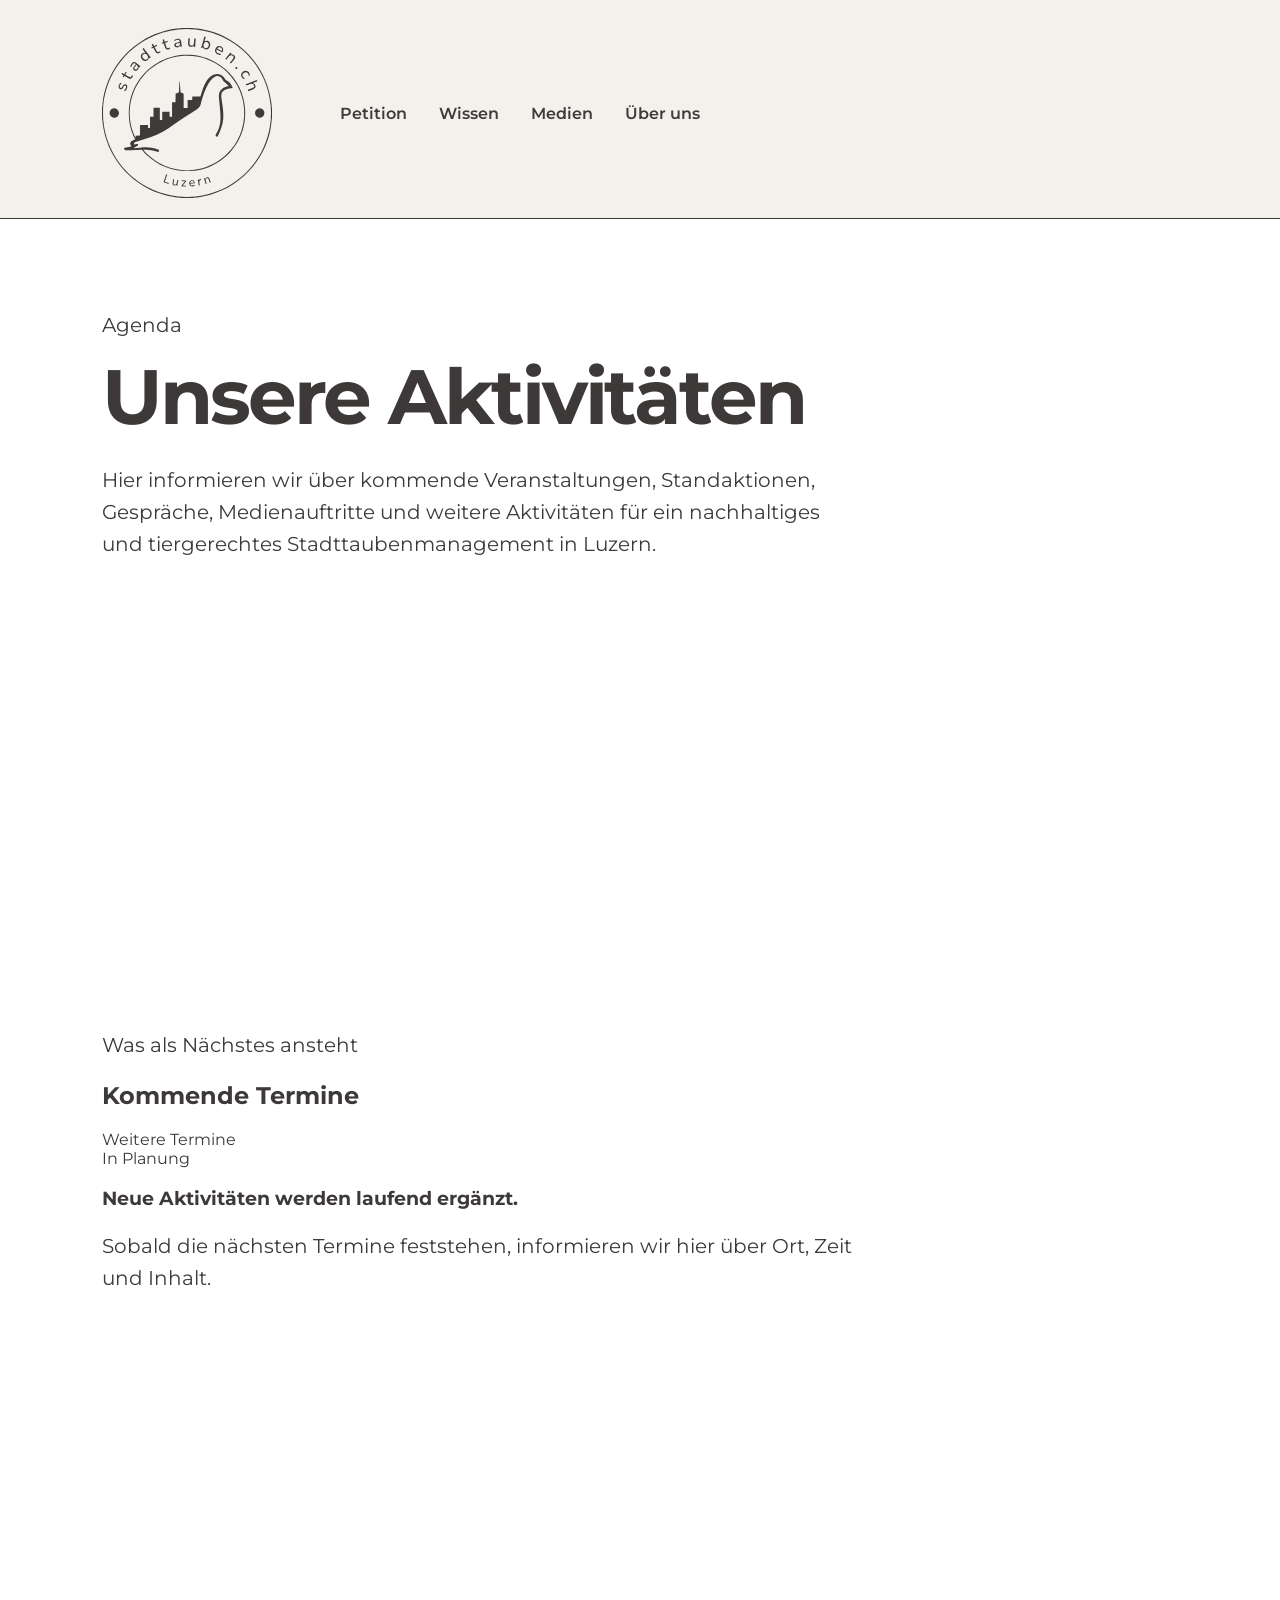
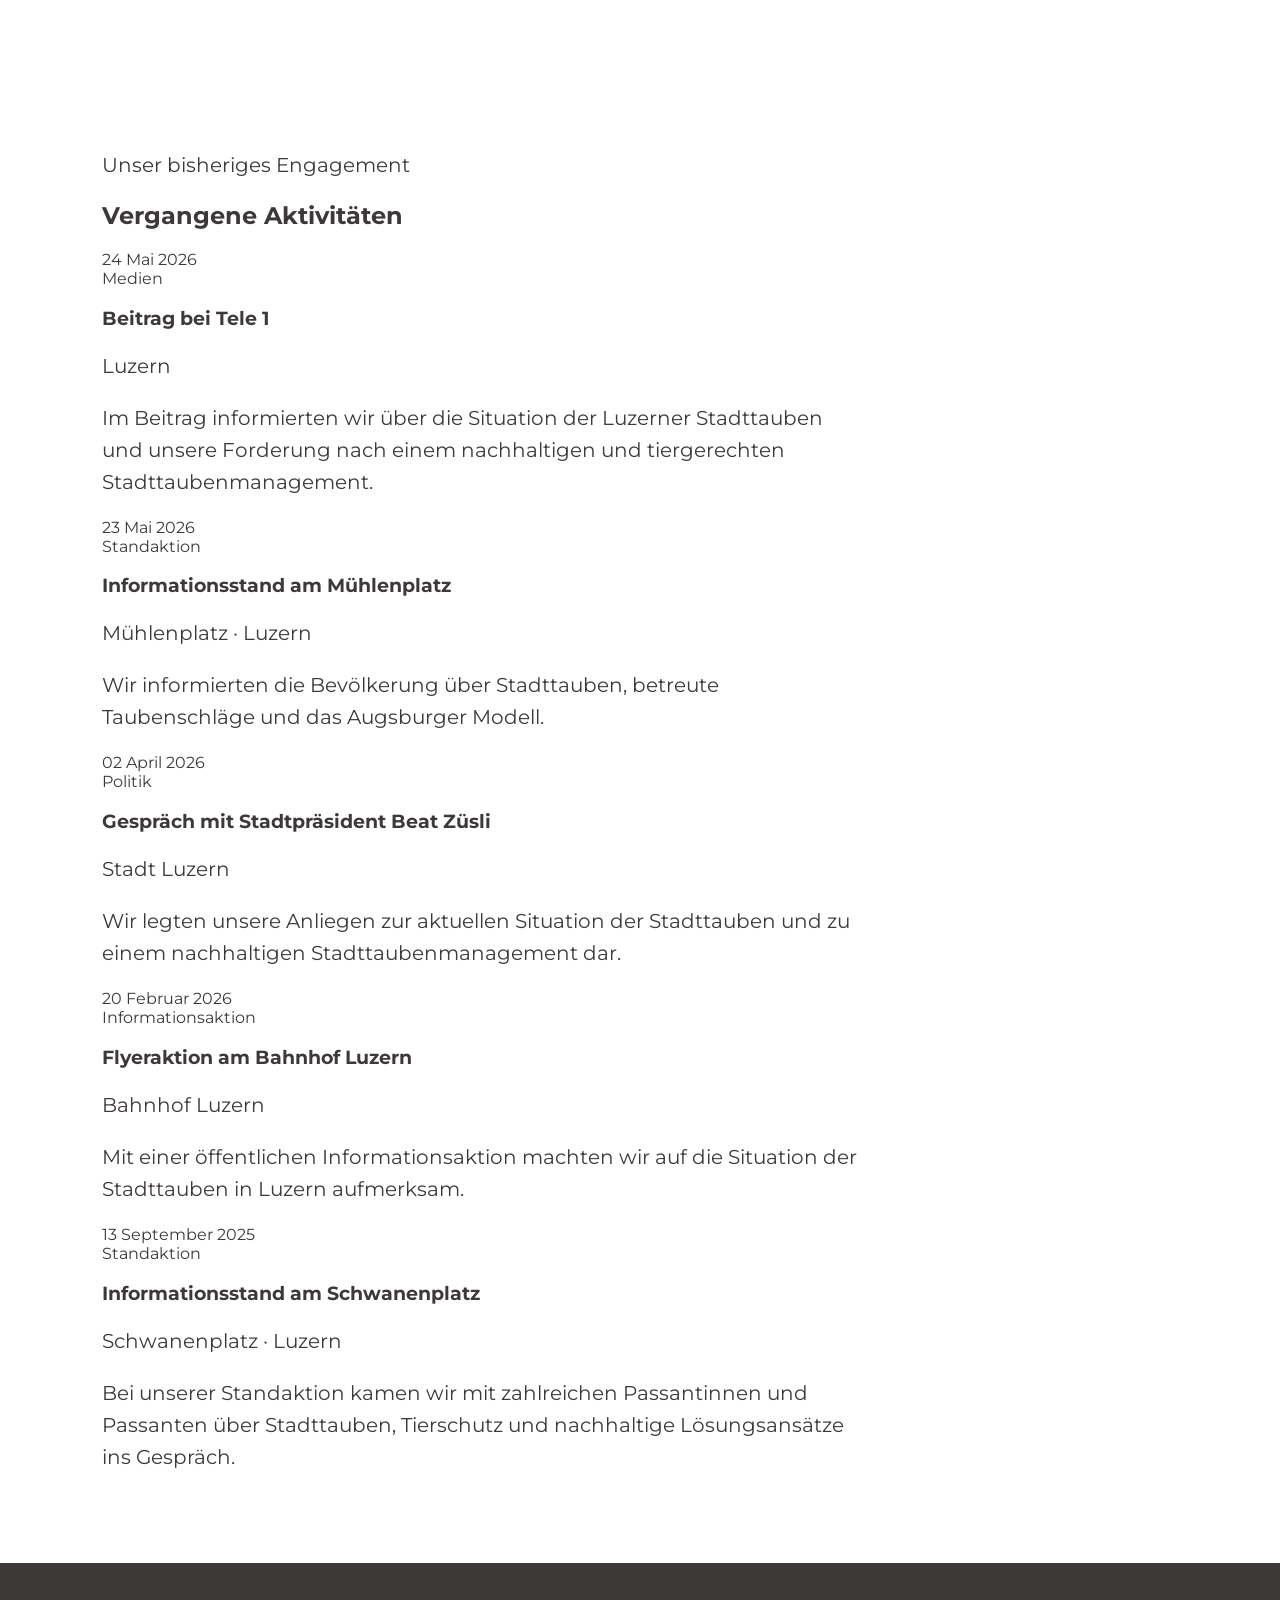
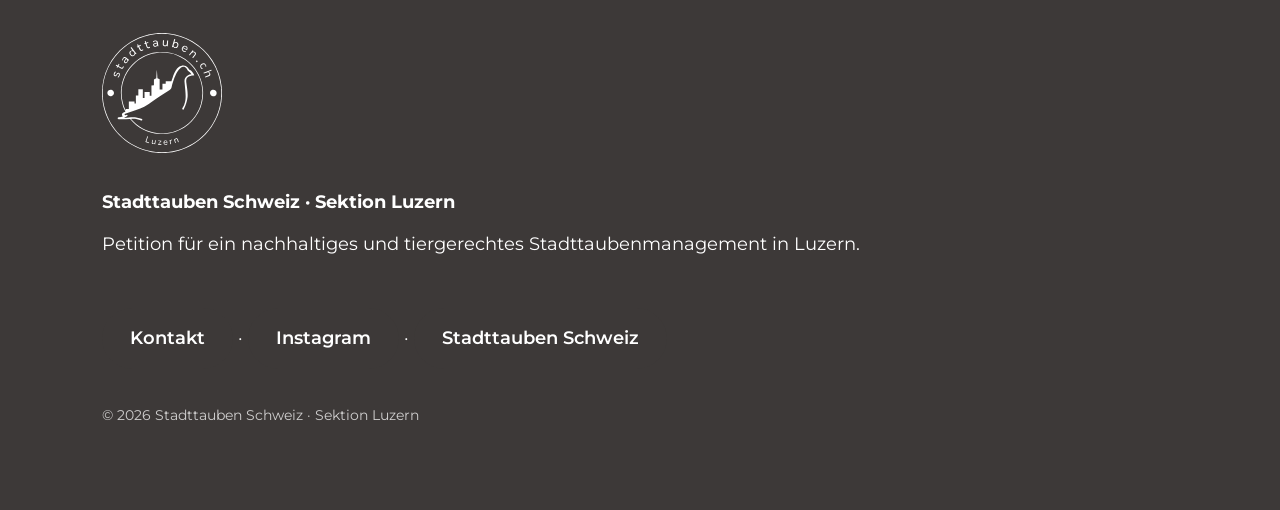
==== agenda.html @ 10130890 "Unify typography, refine navigation, and improve comparison section" ====
<!DOCTYPE html>
<html lang="de">

<head>
  <meta charset="UTF-8">
  <meta name="viewport" content="width=device-width, initial-scale=1.0">

  <title>Die Petition in den Medien | Stadttauben Luzern</title>

<link rel="stylesheet" href="style-clean.css">
  <link rel="preconnect" href="https://fonts.googleapis.com">
  <link rel="preconnect" href="https://fonts.gstatic.com" crossorigin>
  <link href="https://fonts.googleapis.com/css2?family=Montserrat:wght@400;500;600;700&display=swap" rel="stylesheet">
</head>

<body>

  <header class="subpage-header">
    <a href="index.html" class="subpage-logo">
      <img src="Luzern_Sektionslogo.svg" alt="Stadttauben Schweiz – Sektion Luzern">
    </a>

<nav class="subpage-nav">
    <a href="index.html">Petition</a>
    <a href="wissen.html">Wissen</a>
    <a href="medien.html">Medien</a>
    <a href="index.html#ueber-uns">Über uns</a>
</nav>

  </header>

 <main>

  <main>

  <section class="agenda-hero">
    <div class="agenda-inner">
      <p class="section-kicker">Agenda</p>

      <h1>Unsere Aktivitäten</h1>

      <p class="agenda-intro">
        Hier informieren wir über kommende Veranstaltungen, Standaktionen,
        Gespräche, Medienauftritte und weitere Aktivitäten für ein nachhaltiges
        und tiergerechtes Stadttaubenmanagement in Luzern.
      </p>
    </div>
  </section>


  <section class="agenda-section agenda-upcoming">
    <div class="agenda-inner">
      <p class="section-kicker">Was als Nächstes ansteht</p>

      <h2>Kommende Termine</h2>

      <div class="agenda-list">

        <article class="agenda-item agenda-item-placeholder">
          <div class="agenda-date">
            <span class="agenda-date-label">Weitere Termine</span>
          </div>

          <div class="agenda-content">
            <span class="agenda-category">In Planung</span>

            <h3>Neue Aktivitäten werden laufend ergänzt.</h3>

            <p>
              Sobald die nächsten Termine feststehen, informieren wir hier über
              Ort, Zeit und Inhalt.
            </p>
          </div>
        </article>

      </div>
    </div>
  </section>


  <section class="agenda-section agenda-past">
    <div class="agenda-inner">
      <p class="section-kicker">Unser bisheriges Engagement</p>

      <h2>Vergangene Aktivitäten</h2>

      <div class="agenda-list">

        <article class="agenda-item">
          <div class="agenda-date">
            <span class="agenda-day">24</span>
            <span class="agenda-month">Mai 2026</span>
          </div>

          <div class="agenda-content">
            <span class="agenda-category">Medien</span>

            <h3>Beitrag bei Tele 1</h3>

            <p class="agenda-meta">Luzern</p>

            <p>
              Im Beitrag informierten wir über die Situation der Luzerner
              Stadttauben und unsere Forderung nach einem nachhaltigen und
              tiergerechten Stadttaubenmanagement.
            </p>
          </div>
        </article>


        <article class="agenda-item">
          <div class="agenda-date">
            <span class="agenda-day">23</span>
            <span class="agenda-month">Mai 2026</span>
          </div>

          <div class="agenda-content">
            <span class="agenda-category">Standaktion</span>

            <h3>Informationsstand am Mühlenplatz</h3>

            <p class="agenda-meta">Mühlenplatz · Luzern</p>

            <p>
              Wir informierten die Bevölkerung über Stadttauben, betreute
              Taubenschläge und das Augsburger Modell.
            </p>
          </div>
        </article>


        <article class="agenda-item">
          <div class="agenda-date">
            <span class="agenda-day">02</span>
            <span class="agenda-month">April 2026</span>
          </div>

          <div class="agenda-content">
            <span class="agenda-category">Politik</span>

            <h3>Gespräch mit Stadtpräsident Beat Züsli</h3>

            <p class="agenda-meta">Stadt Luzern</p>

            <p>
              Wir legten unsere Anliegen zur aktuellen Situation der
              Stadttauben und zu einem nachhaltigen Stadttaubenmanagement dar.
            </p>
          </div>
        </article>


        <article class="agenda-item">
          <div class="agenda-date">
            <span class="agenda-day">20</span>
            <span class="agenda-month">Februar 2026</span>
          </div>

          <div class="agenda-content">
            <span class="agenda-category">Informationsaktion</span>

            <h3>Flyeraktion am Bahnhof Luzern</h3>

            <p class="agenda-meta">Bahnhof Luzern</p>

            <p>
              Mit einer öffentlichen Informationsaktion machten wir auf die
              Situation der Stadttauben in Luzern aufmerksam.
            </p>
          </div>
        </article>


        <article class="agenda-item">
          <div class="agenda-date">
            <span class="agenda-day">13</span>
            <span class="agenda-month">September 2025</span>
          </div>

          <div class="agenda-content">
            <span class="agenda-category">Standaktion</span>

            <h3>Informationsstand am Schwanenplatz</h3>

            <p class="agenda-meta">Schwanenplatz · Luzern</p>

            <p>
              Bei unserer Standaktion kamen wir mit zahlreichen Passantinnen
              und Passanten über Stadttauben, Tierschutz und nachhaltige
              Lösungsansätze ins Gespräch.
            </p>
          </div>
        </article>

      </div>
    </div>
  </section>

</main>

<footer>
<img src="Luzern_Sektionslogo.svg" alt="Stadttauben Luzern" class="footer-logo">

    <p><strong>Stadttauben Schweiz · Sektion Luzern</strong></p>
    <p>Petition für ein nachhaltiges und tiergerechtes Stadttaubenmanagement in Luzern.</p>

<p class="footer-links">
    <a href="mailto:luzern@stadttauben.ch">Kontakt</a>
    <span>·</span>
    <a href="https://www.instagram.com/stadttauben_luzern/" target="_blank" rel="noopener noreferrer">Instagram</a>
    <span>·</span>
    <a href="https://stadttauben.ch/sektion-luzern/" target="_blank" rel="noopener noreferrer">Stadttauben Schweiz</a>
</p>

    <p class="copyright">© 2026 Stadttauben Schweiz · Sektion Luzern</p>
</footer>

</body>

</html>
---- style-clean.css ----
/* ==========================================================
   Stadttauben Luzern
   Haupt-Stylesheet

   Struktur:
   1. Reset
   2. Variablen
   3. Basis
   4. Header
   5. Navigation
   6. Buttons
   7. Komponenten
   8. Startseite
   9. Wissensseite
  10. Medienseite
  11. Mobile

   Refactoring begonnen: Juli 2026
========================================================== */


/* ========================================
   RESET
======================================== */

*,
*::before,
*::after {
    box-sizing: border-box;
}

/* ========================================
   VARIABLEN
======================================== */

:root {
    --font-size-body: 20px;
    --line-height-body: 1.6;
    --font-size-small: 16px;
    --font-size-lead: 22px;
    --section-padding: 8%;
    --text-column-width: 760px;
    --wide-content-width: 1200px;
}

/* ========================================
   BASIS
======================================== */

html,
body {
    width: 100%;
}

body {
    margin: 0;
    font-family: "Montserrat", Arial, Helvetica, sans-serif;
    color: #3D3938;
    background: #FFFFFF;
}

main section {
    position: relative;
    min-height: 80vh;
    padding: 70px var(--section-padding);
    box-sizing: border-box;
}

h1 {
    max-width: 1000px;
    margin: 0 0 30px;
    font-size: clamp(48px, 6vw, 92px);
    line-height: 0.95;
    letter-spacing: -0.04em;
}

h1,
h2,
h3 {
    hyphens: none;
    -webkit-hyphens: none;
    word-break: normal;
    overflow-wrap: normal;
}

p {
    max-width: var(--text-column-width);
    font-size: var(--font-size-body);
    line-height: var(--line-height-body);
}

main a {
    display: inline-block;
    margin-top: 25px;
    padding: 16px 28px;
    background: #3D3938;
    color: #FFFFFF;
    text-decoration: none;
    border-radius: 50px;
}

/* ========================================
   HEADER
======================================== */

header {
    padding: 28px 8% 20px;
    display: flex;
    align-items: center;
    gap: 48px;
    border-bottom: 1px solid #3D3938;
    background: #3A305B;
    top: 0;
    z-index: 100;
    transition:
        padding 0.25s ease,
        background 0.25s ease;
}

header img {
    filter: brightness(0) invert(1);
}

.logo {
    margin-right: 35px;
}

.logo img {
    display: block;
    width: 170px;
    height: auto;
}

/* ========================================
   NAVIGATION
======================================== */
nav {
    display: flex;
    gap: 32px;
    align-items: center;
}

nav a {
    color: #FFFFFF;
    text-decoration: none;
    font-size: 16px;
    font-weight: 600;
}

nav a:hover {
    text-decoration: underline;
}

.main-nav-links {
    display: flex;
    align-items: center;
    gap: 52px;
}

.main-nav-links a {
    white-space: nowrap;
}
/* ========================================
   BUTTONS
======================================== */

.petition-button,
.support-button {
    display: inline-flex;
    align-items: center;
    justify-content: center;
    box-sizing: border-box;
    padding: 12px 18px;
    border-radius: 999px;
    font-weight: 700;
    text-decoration: none;
}

.petition-button {
    background: #EC4F91;
    color: #FFFFFF;
}

.support-button {
    margin-top: 38px;
    background: #6B4EFF;
    color: #FFFFFF;
}

.mobile-sticky-petition {
    display: inline-flex;
    position: fixed;
    right: 24px;
    bottom: 24px;
    z-index: 999;
    padding: 12px 18px;
    border-radius: 999px;
    background: #E85D9E;
    color: #FFFFFF;
    font-weight: 700;
    text-decoration: none;
    box-shadow: 0 10px 30px rgba(0, 0, 0, 0.25);
}

/* ========================================
   FOOTER
======================================== */

footer {
    padding: 70px var(--section-padding);
    background: #3D3938;
    color: #FFFFFF;
}

footer p {
    margin: 0 0 14px;
    color: #FFFFFF;
    font-size: 18px;
}

.footer-logo {
    display: block;
    width: 120px;
    height: auto;
    margin-bottom: 35px;
    filter: brightness(0) invert(1);
}

.footer-links a,
.footer-links a:visited {
    color: #FFFFFF;
    font-weight: 600;
    text-decoration: none;
}

.footer-links a {
    margin-top: 35px;
}

.footer-links a:hover {
    text-decoration: underline;
}

.copyright {
    margin-top: 35px;
    font-size: 14px;
    opacity: 0.75;
}

/* ========================================
   KOMPONENTEN
======================================== */

/* Back to top */

.back-to-top {
    position: absolute;
    left: var(--section-padding);
    bottom: 50px;
    display: inline-block;
    width: auto;
    margin: 0;
    padding: 0;
    background: transparent;
    color: inherit;
    text-decoration: none;
    border-radius: 0;
    font-size: 15px;
    font-weight: 600;
}

.back-to-top:hover {
    opacity: 0.6;
}

/* Scroll-Navigation */

.section-scroll-nav {
    position: fixed;
    left: 24px;
    top: 50%;
    z-index: 900;
    display: flex;
    flex-direction: column;
    gap: 12px;
    padding: 0;
    background: transparent;
    border-radius: 0;
    transform: translateY(-50%);
}

.section-scroll-nav a {
    display: block;
    width: 10px;
    height: 10px;
    background: transparent;
    border: 1.5px solid #3A305B;
    border-radius: 50%;
    opacity: 1;
    transition:
        background 0.2s ease,
        transform 0.2s ease;
}

.section-scroll-nav.is-on-purple a {
    background: transparent;
    border-color: #BFD2B5;
}

.section-scroll-nav a:hover,
.section-scroll-nav a:focus,
.section-scroll-nav a:focus-visible,
.section-scroll-nav a:active {
    background: #3A305B;
    border-color: #3A305B;
    opacity: 1;
    outline: none;
    transform: scale(1.25);
}

.section-scroll-nav.is-on-purple a:hover,
.section-scroll-nav.is-on-purple a:focus,
.section-scroll-nav.is-on-purple a:focus-visible,
.section-scroll-nav.is-on-purple a:active {
    background: #BFD2B5;
    border-color: #BFD2B5;
}

/* Wissenskarten */

.wissen-themen-grid {
    display: grid;
    grid-template-columns: repeat(12, 1fr);
    gap: 16px;
    margin-top: 48px;
}

.wissen-thema {
    grid-column: span 3;
    min-height: 150px;
    padding: 20px 24px;
    display: flex;
    flex-direction: column;
    justify-content: space-between;
    border-radius: 28px;
    text-decoration: none;
}

.wissen-thema:nth-child(5) {
    grid-column: 2 / span 3;
}

.wissen-thema:nth-child(6),
.wissen-thema:nth-child(7) {
    grid-column: span 3;
}

.wissen-thema span {
    font-size: 0.9rem;
}

.wissen-thema h3 {
    margin: 0;
    font-size: 1.15rem;
    line-height: 1.2;
    overflow-wrap: break-word;
    hyphens: auto;
}

/* Vergleich Luzern / Augsburg */

.vergleich-grid {
    display: grid;
    grid-template-columns: repeat(auto-fit, minmax(340px, 1fr));
    gap: 2rem;
    margin-top: 3rem;
}

.vergleich-card {
    background: #fff;
    border-radius: 18px;
    padding: 1.6rem;
    box-shadow: 0 10px 30px rgba(0,0,0,0.06);
}

.vergleich-card h3 {
    margin: 0 0 1.5rem;
    font-size: 2rem;
    color: #3A305B;
    text-align: center;
}

.vergleich-row {
    display: flex;
    justify-content: space-between;
    align-items: center;
    gap: 1.5rem;
    padding: 0.75rem 0;
    border-bottom: 1px solid rgba(58, 48, 91, 0.12);
    font-size: var(--font-size-body);
}

.vergleich-row:last-child {
    border-bottom: none;
}

.vergleich-row span {
    color: #555;
}

.vergleich-row strong {
    color: #3A305B;
    font-weight: 700;
    text-align: right;
}

.vergleich-hinweis {
    margin-top: 2.5rem;
    text-align: center;
    font-size: var(--font-size-body);
    line-height: 1.7;
    max-width: 900px;
    margin-left: auto;
    margin-right: auto;
    font-style: italic;
}

/* FAQ */

.faq-list {
    width: 100%;
    max-width: 1050px;
    margin: 0;
}

.faq-item {
    border-top: 1px solid #403B3B;
}

.faq-item:last-child {
    border-bottom: 1px solid #403B3B;
}

.faq-item summary {
    position: relative;
    padding: 28px 60px 28px 0;
    font-size: 25px;
    font-weight: 700;
    line-height: 1.3;
    cursor: pointer;
    list-style: none;
}

.faq-item summary::-webkit-details-marker {
    display: none;
}

.faq-item summary::after {
    content: "+";
    position: absolute;
    right: 5px;
    top: 50%;
    color: #3A305B;
    font-size: 34px;
    font-weight: 400;
    transform: translateY(-50%);
}

.faq-item[open] summary::after {
    content: "−";
}

.faq-item p {
    max-width: 820px;
    margin: 0;
    padding: 0 60px 30px 0;
    font-size: 20px;
    line-height: 1.6;
}

/* Stimmenkarten */

.voices-grid {
    display: grid;
    grid-template-columns: repeat(3, minmax(0, 1fr));
    gap: 28px;
}

.voice-card {
    position: relative;
    min-height: 300px;
    padding: 45px 38px 38px;
    display: flex;
    flex-direction: column;
    background: #FFFFFF;
    border-radius: 24px;
}

.quote-mark {
    display: block;
    color: #43366B;
    font-size: 4rem;
    font-weight: 800;
    line-height: 0.5;
}

.quote-mark-open {
    margin-bottom: 0;
}

.quote-mark-close {
    align-self: flex-end;
    margin-top: 20px;
    margin-bottom: 12px;
}

.voice-card blockquote {
    margin: 0;
    color: #3D3938;
    font-size: var(--font-size-body);
    font-weight: 500;
    line-height: 1.45;
}

.voice-person {
    margin-top: auto;
    padding-top: 12px;
}

.voice-name {
    margin: 0 0 6px;
    color: #43366B;
    font-weight: 800;
}

.voice-role {
    margin: 0;
    color: #3D3938;
    font-size: 0.95rem;
}

/* Teamkarten */

.about-team {
    display: grid;
    grid-template-columns: repeat(5, 1fr);
    gap: 24px;
    width: 100%;
    max-width: var(--wide-content-width);
    margin-left: 0;
}

.team-member img {
    display: block;
    width: 100%;
    border-radius: 18px;
}

.team-member h3 {
    margin-top: 16px;
    font-size: 22px;
}

/* Game */

.game-frame-wrap {
    width: 100%;
    margin: 55px 0 40px;
    aspect-ratio: 16 / 9;
    overflow: hidden;
    border-radius: 28px;
}

.super-pigeon-game {
    display: block;
    width: 100%;
    height: 100%;
    border: 0;
}

.game-section .petition-button {
    background: #B9D986;
    color: #3A305B;
}

/* Formulare */


/* ========================================
   STARTSEITE
======================================== */
/* Hero */

.hero {
    background: #B0C1A9;
}

.hero h1 {
    color: #3A305B;
}

.hero .petition-button {
    background: #EC5795;
    color: #FFFFFF;
    font-weight: 700;
}

/* Kurzfassung */

#kurzfassung {
    background: #F9F6EB;
    color: #403B3B;
}

#kurzfassung h2,
#kurzfassung p {
    color: #403B3B;
}

/* Ausgangslage */

#ausgangslage {
    background: #C4D8BA;
    color: #403B3B;
}

#ausgangslage h2,
#ausgangslage p {
    color: #3A305B;
}

/* Domestikation */

#domestikation {
    background: #FFFFFF;
    color: #403B3B;
}

#domestikation h2,
#domestikation p {
    color: #403B3B;
}

/* Video */

#video {
    background: #3A305B;
    color: #F9F6EB;
}

#video h2,
#video p {
    color: #F9F6EB;
}

/* Kennzahlen */

#kennzahlen {
    background: #403B3B;
    color: #F9F6EB;
}

#kennzahlen h2,
#kennzahlen h3,
#kennzahlen p,
#kennzahlen span {
    color: #F9F6EB;
}

#kennzahlen .vergleich-card h3 {
    color: #3A305B;
}

#kennzahlen .vergleich-row span {
    color: #5A5553;
}

#kennzahlen .vergleich-row strong {
    color: #3A305B;
}

/* Lösung */

#loesung {
    background: #F9F6EB;
    color: #403B3B;
}

#loesung h2,
#loesung h3,
#loesung p,
#loesung span {
    color: #403B3B;
}

/* Vorteile */

#vorteile {
    background: #3A305B;
    color: #F9F6EB;
}

#vorteile h2,
#vorteile h3,
#vorteile p,
#vorteile span {
    color: #F9F6EB;
}

/* FAQ */

#faq {
    background: #FFFFFF;
    color: #403B3B;
}

#faq h2,
#faq h3,
#faq p,
#faq summary {
    color: #403B3B;
}

/* Stimmen */

.voices-section {
    background: #F8E8EE;
}

.voices-inner {
    width: 100%;
    max-width: var(--wide-content-width);
    margin: 0;
}

.voices-section h2 {
    color: #43366B;
    margin-bottom: 80px;
}

/* Wer wir sind */

.about-section {
    min-height: auto;
    height: auto;
    background: #F4F0EA;
}

.about-inner {
    width: 100%;
    max-width: none;
    margin: 0;
}

.about-section .section-kicker {
    margin-bottom: 0;
}

.about-section h2 {
    max-width: 650px;
    margin: 24px 0;
    color: #403566;
}

.about-intro {
    max-width: var(--text-column-width);
    margin-bottom: 60px;
}

/* Unterstützen */

.support-section {
    background: #B7C9B1;
    color: #403A3A;
}

.support-section .section-kicker {
    color: #403A3A;
}

.support-section h2 {
    color: #403A3A;
}

.support-section p {
    max-width: var(--text-column-width);
}

/* Game */

.game-section {
    background: #3A305B;
    color: #FFFFFF;
}

.game-content {
    width: 100%;
    max-width: var(--wide-content-width);
    margin: 0;
}

.game-section .section-label {
    margin-bottom: 18px;
}

.game-section h2 {
    margin-bottom: 28px;
}

.game-content > p {
    max-width: 650px;
}

/* Gemeinsame Inhaltsbreiten */

.content-column,
.support-inner {
    width: 100%;
    max-width: var(--wide-content-width);
}

/* Überschriften der Startseite */

#forderung h2,
#kurzfassung h2,
#video h2,
#domestikation h2,
#ausgangslage h2,
#kennzahlen h2,
#loesung h2,
#vorteile h2,
.mitmachen h2,
.support-section h2,
.faq-section h2,
.voices-section h2,
.game-section h2,
.about-section h2 {
    width: 100%;
    max-width: min(1100px, 78vw);
    margin: 0 0 32px;
    font-size: clamp(48px, 5vw, 78px);
    line-height: 0.95;
    letter-spacing: -0.04em;
    text-wrap: balance;
}

/* Forderung */

#forderung {
    overflow: hidden;
    background: #3D3938;
    color: #F9F6EB;
}

#forderung h2,
#forderung p {
    position: relative;
    z-index: 1;
    color: #F9F6EB;
}

#forderung .petition-button {
    position: relative;
    z-index: 2;
}

/* Video */

.video-placeholder {
    width: 100%;
    max-width: 900px;
    min-height: 420px;
    margin-top: 48px;
    display: flex;
    align-items: center;
    justify-content: center;
    background: rgba(255, 255, 255, 0.08);
    border-radius: 28px;
}

.video-placeholder p {
    margin: 0;
}

/* Lösung */

.loesung-intro {
    max-width: var(--text-column-width);
    margin: 0 0 70px;
    font-size: var(--font-size-lead);
    line-height: 1.5;
}

.loesung-grid {
    width: 100%;
    max-width: var(--wide-content-width);
    display: grid;
    grid-template-columns: repeat(3, minmax(0, 1fr));
    gap: 40px;
}

.loesung-grid > div {
    padding-top: 24px;
    border-top: 1px solid #3D3938;
}

.loesung-grid span {
    display: block;
    margin-bottom: 16px;
    font-size: 18px;
}

.loesung-grid h3 {
    margin: 0 0 16px;
    font-size: 28px;
    line-height: 1.15;
}

.loesung-grid p {
    margin: 0;
    font-size: var(--font-size-body);
    line-height: 1.5;
}

.loesung-nutzen,
.loesung-ziel {
    max-width: var(--text-column-width);
    font-size: 24px;
}

.loesung-nutzen {
    margin: 28px 0 0;
    font-weight: 600;
    line-height: 1.25;
}

.loesung-ziel {
    margin: 28px 0 0;
    line-height: 1.35;
}

.ziel-label {
    font-weight: 700;
}

.toetung-hinweis {
    max-width: 52rem;
    margin-top: 4rem;
    padding-top: 2rem;
    border-top: 2px solid currentColor;
}

.toetung-hinweis h3 {
    margin: 0 0 1rem;
    font-size: 24px;
    font-weight: 600;
    line-height: 1.25;
}

/* Vorteile */

.vorteile-grid {
    width: 100%;
    max-width: 1100px;
    display: grid;
    grid-template-columns: repeat(2, minmax(0, 1fr));
    gap: 28px 45px;
}

.vorteile-grid > div {
    padding-top: 28px;
    border-top: 1px solid currentColor;
}

.vorteile-grid h3 {
    margin: 0 0 22px;
    font-size: 1.8rem;
}

.vorteile-grid p {
    margin: 0 0 16px;
}

/* Mitmachen */

.mitmachen {
    min-height: 80vh;
    overflow: hidden;
    background: #3A305B;
    color: #F9F6EB;
}

.mitmachen h2,
.mitmachen p {
    position: relative;
    z-index: 2;
    color: #F9F6EB;
}

.mitmachen-text {
    position: relative;
    z-index: 2;
    max-width: 650px;
    margin: 0 0 40px;
    font-size: var(--font-size-lead);
    line-height: 1.5;
}

.mitmachen .petition-button {
    position: relative;
    z-index: 2;
}

/* Dekorative Taubenbilder */

.section-pigeon {
    position: absolute;
    display: block;
    object-fit: cover;
    pointer-events: none;
}

.section-pigeon-forderung,
.section-pigeon-mitmachen {
    right: 0;
    bottom: 0;
    z-index: 0;
    width: 38%;
    max-width: 520px;
    height: auto;
    mask-image:
        linear-gradient(to right, transparent 0%, black 35%, black 100%),
        linear-gradient(to bottom, transparent 0%, black 25%, black 100%);
    mask-composite: intersect;
    -webkit-mask-image:
        linear-gradient(to right, transparent 0%, black 35%, black 100%),
        linear-gradient(to bottom, transparent 0%, black 25%, black 100%);
    -webkit-mask-composite: source-in;
}

/* Super Pigeon */

.super-pigeon-credit {
    max-width: 650px;
    font-size: var(--font-size-small);
}

.super-pigeon-credit a {
    display: inline-block;
    margin-left: 10px;
    padding: 8px 22px;
    background: #FFFFFF;
    color: #3D3938;
    border-radius: 999px;
    font-weight: 700;
    text-decoration: none;
}

/* ========================================
   WISSENSSEITE
======================================== */

/* Hero und Themenübersicht */

.wissen-hero {
    min-height: auto;
    padding: 100px var(--section-padding) 30px;
}

.wissen-hero-inner,
.wissen-themen-inner,
.wissen-kapitel-inner {
    width: 100%;
    max-width: 1100px;
    margin: 0 auto;
}

.wissen-intro {
    max-width: 820px;
}

.wissen-themen {
    min-height: auto;
    padding: 30px var(--section-padding) 20px;
}

/* Wissenskapitel */

.wissen-kapitel {
    min-height: auto;
    padding: 40px var(--section-padding) 80px;
}

.wissen-kapitel h2 {
    max-width: var(--text-column-width);
}

.wissen-kapitel-lead {
    max-width: 820px;
    margin-top: 32px;
    font-size: 1.35rem;
    line-height: 1.55;
}

.wissen-text {
    max-width: 820px;
    margin-top: 56px;
}

.wissen-text p {
    margin-bottom: 24px;
    font-size: var(--font-size-body);
    line-height: 1.7;
}

.wissen-kapitel-alt {
    background: #F3F0EB;
}

/* Quellen */

.wissen-quellen {
    margin-top: 80px;
}

.wissen-quelle {
    margin-top: 32px;
    padding: 40px;
    border-top: 1px solid #3F3B3B;
    border-bottom: 1px solid #3F3B3B;
}

.wissen-quelle + .wissen-quelle {
    border-top: none;
}

.wissen-quelle-meta {
    display: flex;
    justify-content: space-between;
    gap: 24px;
    margin-bottom: 48px;
    font-size: 0.8rem;
    letter-spacing: 0.08em;
}

.wissen-quelle h3 {
    max-width: var(--text-column-width);
    margin-bottom: 24px;
    font-size: 2rem;
    line-height: 1.15;
}

.wissen-quelle p {
    max-width: var(--text-column-width);
    font-size: var(--font-size-body);
    line-height: 1.7;
}

.wissen-quelle-link {
    display: inline-block;
    margin-top: 32px;
    font-weight: 600;
    text-decoration: none;
    color: #F3F0EB;
    transition: color 0.2s ease;

}

.wissen-quelle-link:hover {
    background: #FFFFFF;
    transform: translateY(-2px);
}

.wissen-quelle-link:focus,
.wissen-quelle-link:focus-visible {
    outline: none;
    box-shadow: none;
}

/* Städtebeispiele */

.wissen-staedte {
    margin-top: 80px;
}

.wissen-stadt {
    margin-top: 32px;
    padding: 28px;
    overflow: hidden;
    background: #3F3B3B;
    color: #F3F0EB;
    border-radius: 32px;
}

.wissen-stadt-meta {
    display: flex;
    justify-content: space-between;
    gap: 24px;
    margin-bottom: 56px;
    font-size: 0.8rem;
    letter-spacing: 0.08em;
}

.wissen-stadt h3,
.wissen-stadt p {
    max-width: 100%;
    overflow-wrap: break-word;
    word-break: normal;
    hyphens: auto;
}

.wissen-stadt h3 {
    margin-bottom: 24px;
    font-size: 1.45rem;
    line-height: 1.15;
}

.wissen-stadt p {
    font-size: var(--font-size-body);
    line-height: 1.7;
}

.wissen-stadt .wissen-quelle-link {
    background: #F3F0EB;
    color: #3A305B;
    padding: 12px 18px;
    border-radius: 999px;
    border: 1px solid rgba(243, 240, 235, 0.35);
    transition:
        background 0.2s ease,
        transform 0.2s ease;
}

.wissen-stadt .wissen-quelle-link:hover {
    background: #FFFFFF;
    transform: translateY(-2px);
}

/* Eingebettete Videos */

.wissen-video {
    max-width: 900px;
    margin-top: 40px;
    margin-bottom: 32px;
    aspect-ratio: 16 / 9;
}

.wissen-video iframe {
    width: 100%;
    height: 100%;
    border: 0;
}

/* Unterseiten-Navigation */

.subpage-header {
    position: relative;
    top: 0;
    left: 0;
    z-index: 20;
    width: 100%;
    padding: 28px var(--section-padding) 20px;
    display: flex;
    justify-content: flex-start;
    align-items: center;
    gap: 48px;
    background: rgba(243, 240, 235, 0.92);
    backdrop-filter: blur(12px);
}

.subpage-logo {
    flex-shrink: 0;
    margin-right: 20px;
    color: #3F3B3B;
    text-decoration: none;
    font-weight: 600;
}

.subpage-logo img {
    display: block;
    width: 170px;
    height: auto;
    filter: brightness(0) saturate(100%);
    opacity: 0.75;
}

.subpage-nav {
    margin-left: 0;
    display: flex;
    gap: 32px;
    overflow: visible;
}

.subpage-nav a {
    color: #3F3B3B;
    text-decoration: none;
    font-weight: 600;
    white-space: nowrap;
}


/* Rechte Kapitelnavigation */

.wissen-scroll-nav {
    position: fixed;
    right: 28px;
    top: 50%;
    z-index: 90;
    display: flex;
    flex-direction: column;
    gap: 12px;
    transform: translateY(-50%);
}

.wissen-scroll-nav a {
    display: block;
    width: 10px;
    height: 10px;
    border: 1.5px solid #3D3938;
    border-radius: 50%;
    transition:
        background 0.2s ease,
        transform 0.2s ease;
}

.wissen-scroll-nav a:hover {
    background: #3D3938;
    border-color: #3D3938;
    transform: scale(1.25);
}

/* ========================================
   MEDIENSEITE
======================================== */

/* Seitenabstände */

.medien-hero {
    min-height: auto;
    padding: 80px var(--section-padding) 40px;
}

.medien-section {
    min-height: auto;
    padding: 60px var(--section-padding) 80px;
}

/* ========================================
   MOBILE
======================================== */

/* Grundlayout und Hauptnavigation */

@media (max-width: 768px) {
    html,
    body {
        width: 100%;
        overflow-x: hidden;
    }

    body {
        padding-bottom: 100px;
    }

    main section {
        min-height: auto;
        padding: 70px 6%;
    }

    p {
        font-size: 18px;
    }

    header {
        width: 100%;
        padding: 24px 0;
        overflow: hidden;
    }

    header nav,
    .main-nav {
        width: 100%;
        flex-direction: column;
        align-items: center;
        justify-content: center;
        gap: 22px;
        text-align: center;
    }

    .logo {
        margin: 0 auto 10px;
    }

    .logo img {
        width: 220px;
        max-width: 72vw;
        margin: 0 auto;
    }

    .main-nav-links {
        width: 100%;
        flex-direction: column;
        align-items: center;
        gap: 18px;
    }

    .main-nav-links a {
        width: fit-content;
        margin-left: auto;
        margin-right: auto;
        font-size: 14px;
        text-align: center;
    }

    .compact-nav-links {
        display: none;
    }

    header.is-compact {
        padding: 10px 5%;
    }

    header.is-compact .main-nav {
        flex-direction: row;
    }

    header.is-compact .logo img {
        width: 54px;
    }

    header.is-compact .compact-nav-links {
        display: flex;
        margin-left: auto;
        gap: 16px;
    }

    header.is-compact .compact-nav-links a {
        font-size: 0.8rem;
        white-space: nowrap;
    }
}


/* Mobile Buttons */

@media (max-width: 768px) {
    .petition-button {
        display: none;
    }

    .support-button,
    .mobile-sticky-petition {
        display: inline-flex;
    }

    .mobile-sticky-petition {
        right: 18px;
        bottom: 18px;
    }

    .game-section .petition-button {
        display: inline-flex;
        max-width: 100%;
        margin-top: 36px;
        justify-content: center;
        text-align: center;
    }
}
/* Mobile Typografie und Hero */

@media (max-width: 768px) {
    h1,
    .loesung h2,
    .forderungen h2,
    .mitmachen h2,
    .fuetterung h2 {
        font-size: clamp(38px, 11vw, 58px);
        line-height: 0.95;
        letter-spacing: -0.04em;
    }

    .hero {
        min-height: auto;
        padding: 80px 24px 120px;
    }

    .hero h1 {
        max-width: 100%;
        font-size: clamp(38px, 11vw, 52px);
        line-height: 0.95;
        overflow-wrap: anywhere;
        word-break: break-word;
    }

    .hero p {
        max-width: 100%;
    }

    .loesung h2,
    .forderungen h2 {
        max-width: 100%;
        font-size: clamp(38px, 11vw, 52px);
        line-height: 0.95;
        overflow-wrap: anywhere;
        word-break: break-word;
    }
}

/* Mobile Grids */

@media (max-width: 768px) {
    .fakten-grid,
    .loesung-grid,
    .forderungen-grid,
    .fuetterung {
        display: block;
    }

    .fakten-grid > div,
    .loesung-grid > div,
    .forderung {
        margin-bottom: 45px;
        padding-left: 0;
        padding-right: 0;
    }

    .fakt-zahl {
        font-size: 52px;
        white-space: normal;
    }
}

@media (max-width: 480px) {
    .loesung h2 {
        font-size: 36px;
        line-height: 1;
    }
}

/* Mobile Vergleich und Startseiten-Komponenten */

@media (max-width: 768px) {

    /* Vergleich Luzern / Augsburg */

    .vergleich-grid {
        grid-template-columns: 1fr;
        gap: 24px;
        margin-top: 40px;
    }

    .vergleich-card {
        padding: 26px 22px;
    }

    .vergleich-card h3 {
        margin-bottom: 18px;
        font-size: 1.7rem;
    }

    .vergleich-row {
        align-items: flex-start;
        gap: 16px;
        padding: 14px 0;
        font-size: 18px;
    }

    .vergleich-row span,
    .vergleich-row strong {
        width: 50%;
    }

    .vergleich-row strong {
        overflow-wrap: break-word;
    }

    .vergleich-hinweis {
        margin-top: 32px;
        font-size: 18px;
        line-height: 1.6;
        text-align: left;
    }

    /* Erklärvideo */

    .video-placeholder {
        min-height: 260px;
        margin-top: 36px;
        padding: 24px;
        text-align: center;
    }

    /* Lösung */

    .loesung-grid {
        display: block;
    }

    .loesung-grid > div {
        margin-bottom: 40px;
    }

    .loesung-nutzen,
    .loesung-ziel {
        max-width: 100%;
        font-size: 21px;
    }

    .toetung-hinweis {
        margin-top: 48px;
    }

    /* Mitmachen und dekorative Taubenbilder */

    #forderung,
    .mitmachen {
        padding-bottom: 55vw;
    }

    .section-pigeon-forderung,
    .section-pigeon-mitmachen {
        width: 58%;
        max-width: 320px;
    }

    /* Super Pigeon */

    .game-frame-wrap {
        display: none;
    }

    .super-pigeon-game {
        display: none;
    }

    .game-section .petition-button {
        display: inline-flex;
    }

    .super-pigeon-credit {
        margin-top: 32px;
        font-size: 16px;
    }

    .super-pigeon-credit a {
        margin-left: 0;
        margin-top: 12px;
    }
}

/* Mobile Vorteile */

@media (max-width: 700px) {
    .vorteile-section {
        padding: 75px 7%;
    }

    .vorteile-grid {
        grid-template-columns: 1fr;
        gap: 40px;
    }

    .vorteile-section > h2 {
        margin-bottom: 45px;
    }
}


/* Mobile FAQ */

@media (max-width: 700px) {
    .faq-section {
        padding: 75px 7%;
    }

    .faq-section h2 {
        margin-bottom: 40px;
        font-size: 40px;
        line-height: 1.05;
    }

    .faq-item summary {
        padding: 24px 45px 24px 0;
        font-size: 20px;
    }

    .faq-item p {
        padding: 0 45px 28px 0;
        font-size: 18px;
    }
}


/* Mobile Stimmenkarten */

@media (max-width: 768px) {
    .voices-section h2 {
        max-width: 100%;
        margin: 18px 0 55px;
        font-size: clamp(2.8rem, 13vw, 4rem);
        line-height: 1.05;
        overflow-wrap: break-word;
    }

    .voices-grid {
        grid-template-columns: 1fr;
        gap: 24px;
    }

    .voice-card {
        min-height: 300px;
        padding: 45px 38px 38px;
    }
}

/* Mobile Teamkarten */

@media (max-width: 768px) {
    .about-team {
        display: flex;
        flex-direction: column;
        align-items: flex-start;
        gap: 34px;
    }

    .team-member img {
        width: 100%;
        max-width: 320px;
        height: auto;
    }

    .team-member h3 {
        margin-top: 12px;
        font-size: 28px;
    }
}

/* Mobile Wissensseite */

@media (max-width: 768px) {

    .wissen-hero {
        padding: 80px 6% 30px;
    }

    .wissen-intro,
    .wissen-text,
    .wissen-kapitel-lead {
        max-width: 100%;
    }

    .wissen-themen-grid {
        grid-template-columns: 1fr;
        gap: 18px;
    }

    .wissen-thema,
    .wissen-thema:nth-child(5),
    .wissen-thema:nth-child(6),
    .wissen-thema:nth-child(7) {
        grid-column: auto;
        min-height: 145px;
        padding: 26px 28px;
    }

    .wissen-kapitel {
        padding: 60px 6%;
    }

    .wissen-quelle {
        padding: 28px;
    }

    .wissen-quelle-meta,
    .wissen-stadt-meta {
        flex-direction: column;
        gap: 8px;
        margin-bottom: 28px;
    }

    .wissen-stadt {
        padding: 24px;
    }

    .wissen-video {
        margin-top: 28px;
    }

    .wissen-scroll-nav {
        display: none;
    }
}

/* Mobile Unterseiten-Navigation */

@media (max-width: 768px) {

    .subpage-header {
        padding: 22px 6%;
        flex-direction: column;
        gap: 20px;
    }

    .subpage-logo {
        margin: 0;
    }

    .subpage-logo img {
        width: 180px;
    }

    .subpage-nav {
        width: 100%;
        justify-content: center;
        flex-wrap: wrap;
        gap: 16px;
    }

    .subpage-nav a {
        font-size: 14px;
    }
}
/* Mobile Medienseite */

@media (max-width: 768px) {
    .medien-hero {
        min-height: auto;
        padding: 60px 6% 30px;
    }

    .medien-section {
        min-height: auto;
        padding: 45px 6% 65px;
    }
}
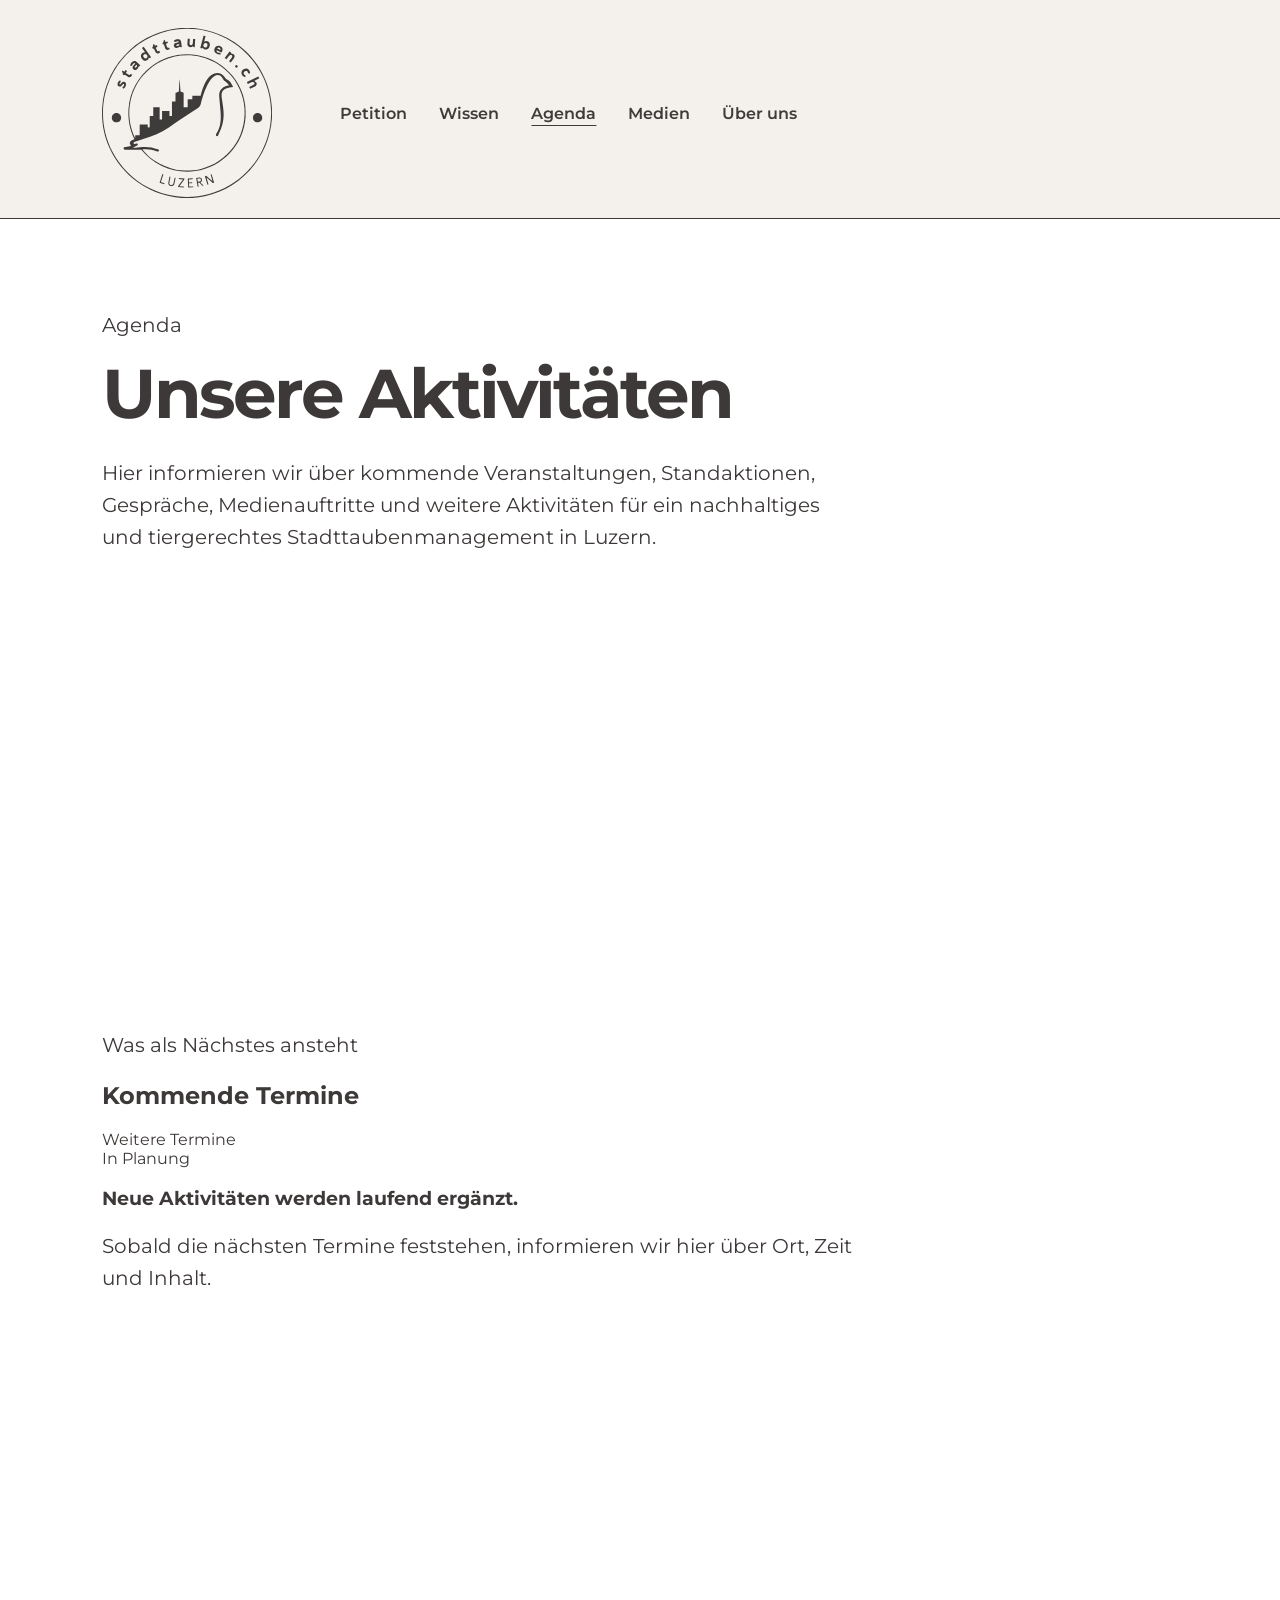
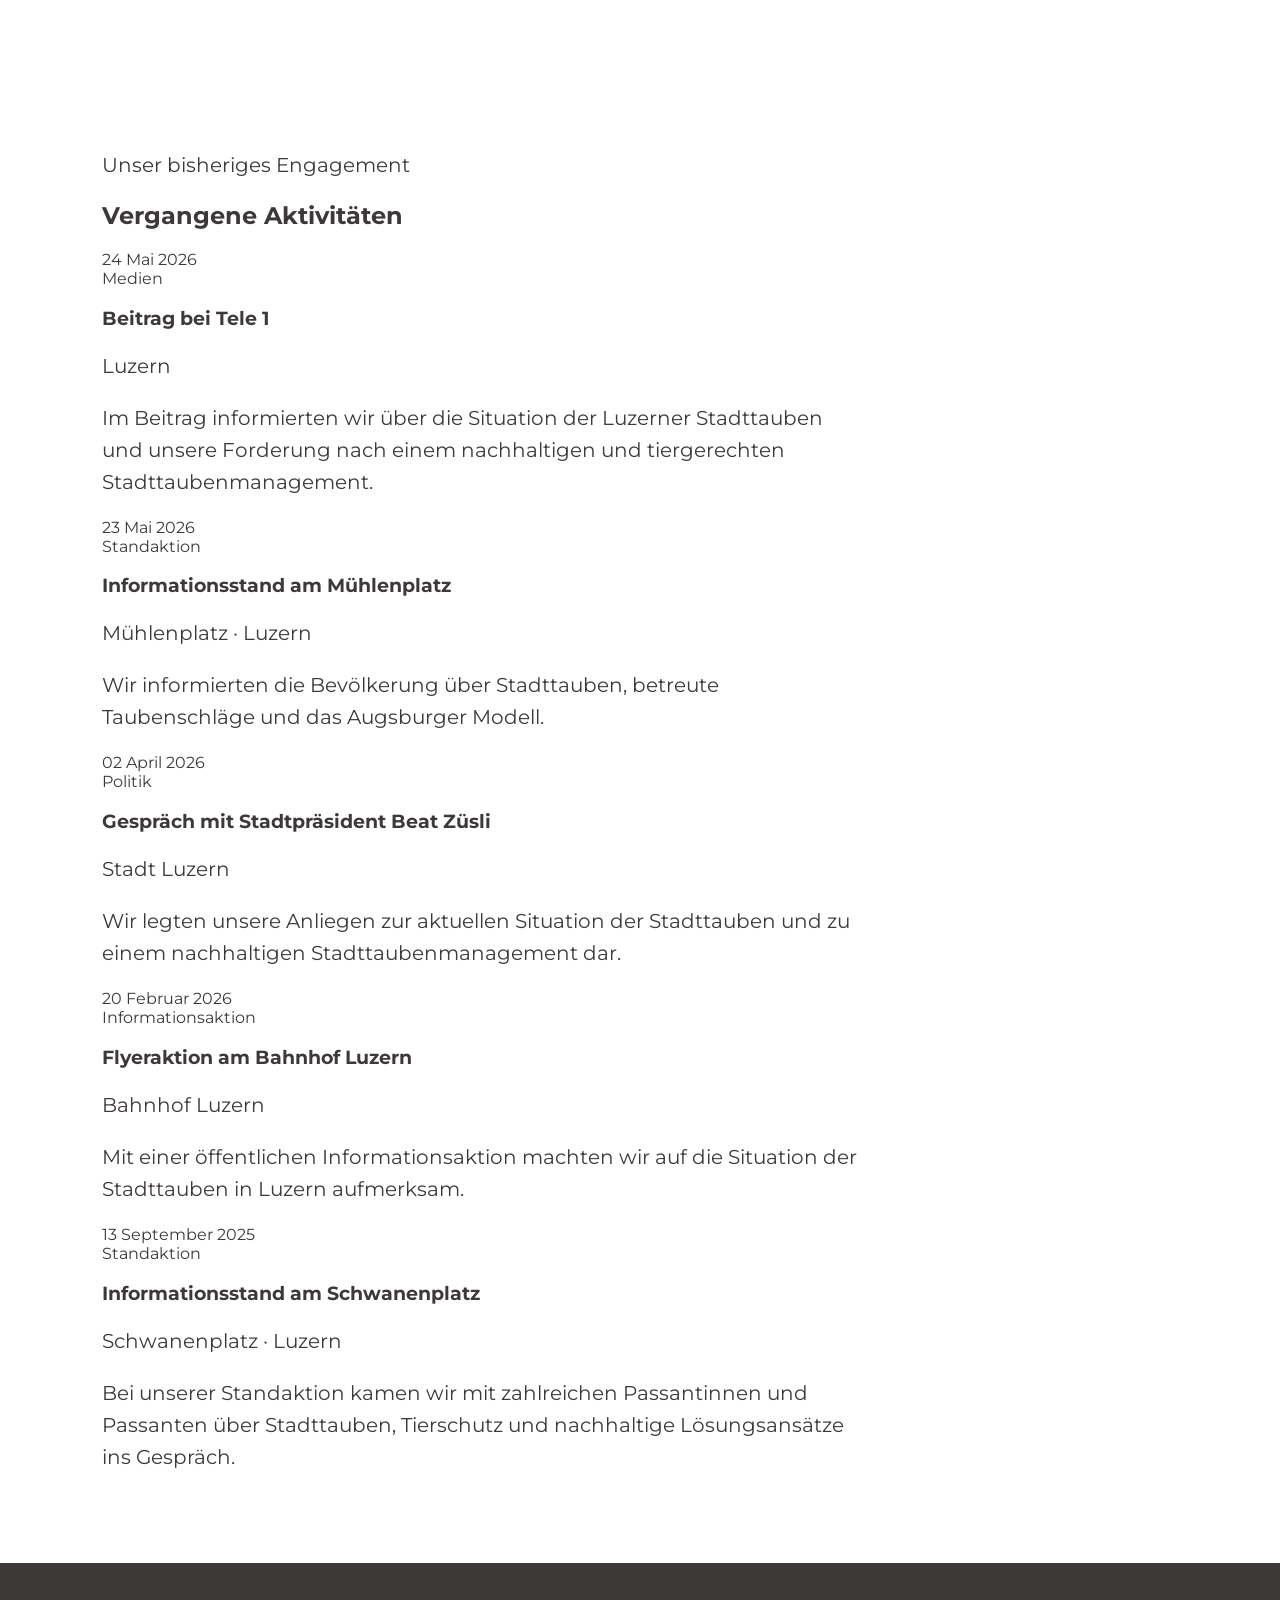
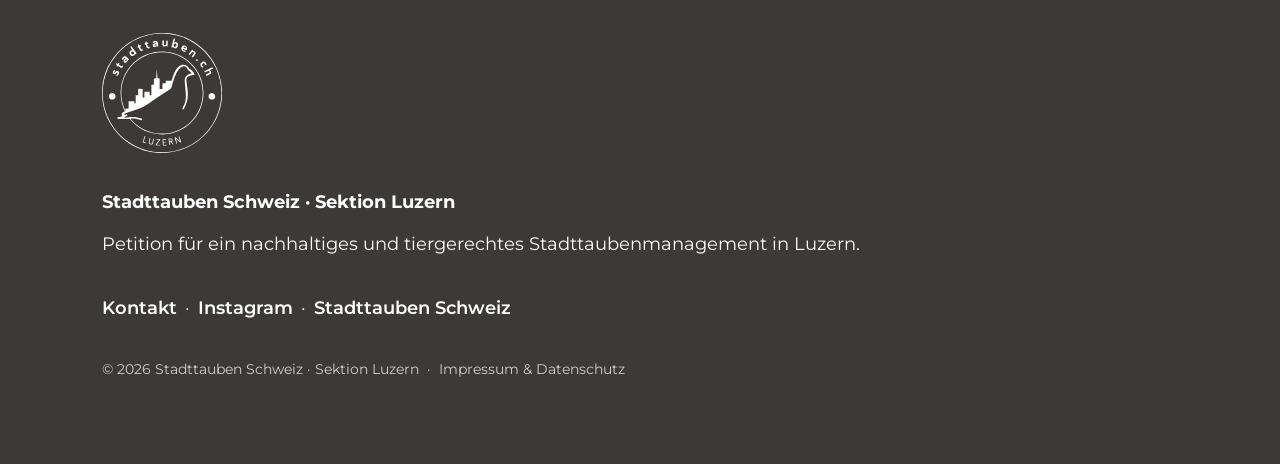
==== commit 5070054a: "Footer und Navigation vereinheitlichen, TIR-Logo mobil korrigieren" ====
--- a/agenda.html
+++ b/agenda.html
@@ -23,6 +23,7 @@
 <nav class="subpage-nav">
     <a href="index.html">Petition</a>
     <a href="wissen.html">Wissen</a>
+    <a href="agenda.html" class="is-active" aria-current="page">Agenda</a>
     <a href="medien.html">Medien</a>
     <a href="index.html#ueber-uns">Über uns</a>
 </nav>
@@ -30,8 +31,6 @@
   </header>
 
  <main>
-
-  <main>
 
   <section class="agenda-hero">
     <div class="agenda-inner">
@@ -212,7 +211,16 @@
     <a href="https://stadttauben.ch/sektion-luzern/" target="_blank" rel="noopener noreferrer">Stadttauben Schweiz</a>
 </p>
 
-    <p class="copyright">© 2026 Stadttauben Schweiz · Sektion Luzern</p>
+    <p class="copyright">
+  © 2026 Stadttauben Schweiz · Sektion Luzern
+  <span>·</span>
+<a href="impressum.html"
+   target="_blank"
+   rel="noopener">
+  Impressum &amp; Datenschutz
+</a>
+</p>
+    
 </footer>
 
 </body>
--- a/style-clean.css
+++ b/style-clean.css
@@ -69,7 +69,7 @@
 h1 {
     max-width: 1000px;
     margin: 0 0 30px;
-    font-size: clamp(48px, 6vw, 92px);
+    font-size: clamp(44px, 5.4vw, 82px);
     line-height: 0.95;
     letter-spacing: -0.04em;
 }
@@ -164,27 +164,41 @@
    BUTTONS
 ======================================== */
 
-.petition-button,
-.support-button {
+.button {
     display: inline-flex;
     align-items: center;
     justify-content: center;
     box-sizing: border-box;
-    padding: 12px 18px;
+
+    width: fit-content;
+    padding: 10px 18px;
     border-radius: 999px;
-    font-weight: 700;
+
+    font-family: "Montserrat", Arial, Helvetica, sans-serif;
+    font-size: 18px;
+    font-weight: 600;
+    line-height: 1.2;
+
     text-decoration: none;
 }
 
 .petition-button {
-    background: #EC4F91;
+    background: #E85D9E;
     color: #FFFFFF;
+    border: 2px solid transparent;
+}
+
+.petition-form-button {
+    background: transparent;
+    color: #F9F6EB;
+    border: 2px solid rgba(249,246,235,.8);
 }
 
 .support-button {
     margin-top: 38px;
     background: #6B4EFF;
     color: #FFFFFF;
+    border: 2px solid transparent;
 }
 
 .mobile-sticky-petition {
@@ -202,6 +216,23 @@
     box-shadow: 0 10px 30px rgba(0, 0, 0, 0.25);
 }
 
+.petition-buttons {
+    display: flex;
+    flex-direction: column;
+    align-items: flex-start;
+    gap: 24px;
+}
+
+.petition-buttons .petition-form-button {
+    width: 320px;
+    justify-content: center;
+}
+
+.petition-form-button:hover {
+    background: rgba(249, 246, 235, 0.08);
+    border-color: #F9F6EB;
+}
+
 /* ========================================
    FOOTER
 ======================================== */
@@ -226,30 +257,75 @@
     filter: brightness(0) invert(1);
 }
 
+.footer-links {
+    display: flex;
+    align-items: center;
+    justify-content: flex-start;
+    flex-wrap: wrap;
+    gap: 8px;
+    margin-top: 35px;
+}
+
 .footer-links a,
 .footer-links a:visited {
+    margin: 0;
+    padding: 0;
+    background: transparent;
     color: #FFFFFF;
+    border-radius: 0;
     font-weight: 600;
     text-decoration: none;
 }
 
-.footer-links a {
-    margin-top: 35px;
-}
-
 .footer-links a:hover {
     text-decoration: underline;
 }
 
 .copyright {
+    display: flex;
+    align-items: center;
+    justify-content: flex-start;
+    flex-wrap: wrap;
+    gap: 8px;
     margin-top: 35px;
     font-size: 14px;
     opacity: 0.75;
 }
 
+.copyright a,
+.copyright a:visited {
+    color: inherit;
+    text-decoration: none;
+    font-weight: 400;
+}
+
+.copyright a:hover {
+    text-decoration: underline;
+}
 /* ========================================
    KOMPONENTEN
 ======================================== */
+
+/* Einheitliche Section-Kicker */
+
+.section-label {
+    display: block;
+    margin: 0 0 18px;
+    padding: 0;
+
+    font-family: "Montserrat", sans-serif;
+    font-size: 20px;
+    font-weight: 400;      /* statt 700 */
+    line-height: 1.3;
+    letter-spacing: 0.14em;
+    text-transform: uppercase;
+}
+/* Einheitlicher Abstand zwischen Kicker und Überschrift */
+
+.section-label + h1,
+.section-label + h2 {
+    margin-top: 0;
+}
 
 /* Back to top */
 
@@ -380,7 +456,7 @@
     background: #fff;
     border-radius: 18px;
     padding: 1.6rem;
-    box-shadow: 0 10px 30px rgba(0,0,0,0.06);
+    box-shadow: 0 10px 30px rgba(0,0,0,.06);
 }
 
 .vergleich-card h3 {
@@ -417,12 +493,12 @@
 .vergleich-hinweis {
     margin-top: 2.5rem;
     text-align: center;
-    font-size: var(--font-size-body);
+    font-size: 0.95rem;
     line-height: 1.7;
-    max-width: 900px;
+    max-width: 760px;
     margin-left: auto;
     margin-right: auto;
-    font-style: italic;
+    color: rgba(255, 255, 255, 0.78);
 }
 
 /* FAQ */
@@ -444,7 +520,7 @@
 .faq-item summary {
     position: relative;
     padding: 28px 60px 28px 0;
-    font-size: 25px;
+    font-size: var(--font-size-body);
     font-weight: 700;
     line-height: 1.3;
     cursor: pointer;
@@ -484,12 +560,13 @@
     display: grid;
     grid-template-columns: repeat(3, minmax(0, 1fr));
     gap: 28px;
+    align-items: start;
 }
 
 .voice-card {
     position: relative;
-    min-height: 300px;
-    padding: 45px 38px 38px;
+    min-height: 0;
+    padding: 38px 32px 32px;
     display: flex;
     flex-direction: column;
     background: #FFFFFF;
@@ -499,7 +576,7 @@
 .quote-mark {
     display: block;
     color: #43366B;
-    font-size: 4rem;
+    font-size: 3.5rem;
     font-weight: 800;
     line-height: 0.5;
 }
@@ -510,21 +587,21 @@
 
 .quote-mark-close {
     align-self: flex-end;
-    margin-top: 20px;
-    margin-bottom: 12px;
+    margin-top: 5px;
+    margin-bottom: 10px;
 }
 
 .voice-card blockquote {
     margin: 0;
     color: #3D3938;
-    font-size: var(--font-size-body);
+    font-size: 16px;
     font-weight: 500;
-    line-height: 1.45;
+    line-height: 1.5;
 }
 
 .voice-person {
-    margin-top: auto;
-    padding-top: 12px;
+    margin-top: 0px;
+    padding-top: 0;
 }
 
 .voice-name {
@@ -537,6 +614,26 @@
     margin: 0;
     color: #3D3938;
     font-size: 0.95rem;
+}
+.voice-name a,
+.voice-name a:visited {
+    margin: 0;
+    padding: 0;
+    background: transparent;
+    color: #43366B;
+    border-radius: 0;
+    font-weight: 800;
+    text-decoration: none;
+}
+
+.voice-name a:hover {
+    text-decoration: underline;
+    text-underline-offset: 4px;
+}
+
+.voice-name a:focus-visible {
+    outline: 2px solid #43366B;
+    outline-offset: 4px;
 }
 
 /* Teamkarten */
@@ -600,7 +697,7 @@
 }
 
 .hero .petition-button {
-    background: #EC5795;
+    background: #E85D9E;
     color: #FFFFFF;
     font-weight: 700;
 }
@@ -620,7 +717,7 @@
 /* Ausgangslage */
 
 #ausgangslage {
-    background: #C4D8BA;
+    background: #B0C1A9;
     color: #403B3B;
 }
 
@@ -752,13 +849,10 @@
     margin: 0;
 }
 
-.about-section .section-kicker {
-    margin-bottom: 0;
-}
 
 .about-section h2 {
     max-width: 650px;
-    margin: 24px 0;
+    margin: 0 0 24px;
     color: #403566;
 }
 
@@ -774,9 +868,6 @@
     color: #403A3A;
 }
 
-.support-section .section-kicker {
-    color: #403A3A;
-}
 
 .support-section h2 {
     color: #403A3A;
@@ -784,6 +875,200 @@
 
 .support-section p {
     max-width: var(--text-column-width);
+}
+
+/* Ideelle Unterstützer */
+
+.supporters {
+    width: 100%;
+    max-width: var(--wide-content-width);
+    margin-top: 55px;
+}
+
+.supporters-title {
+    margin: 60px 0 28px;
+    font-size: 18px;
+    font-weight: 600;
+    line-height: 1.4;
+    letter-spacing: 0.02em;
+}
+
+.supporters-grid {
+    display: grid;
+    grid-template-columns: repeat(3, minmax(0, 1fr));
+    column-gap: 48px;
+    row-gap: 28px;
+    align-items: center;
+    width: 100%;
+}
+
+main .supporter-logo {
+    display: flex;
+    align-items: center;
+    justify-content: center;
+    width: 100%;
+    height: 165px;
+    margin: 0;
+    padding: 0;
+
+    background: transparent;
+    border: 0;
+    border-radius: 0;
+    box-shadow: none;
+    text-decoration: none;
+    overflow: visible;
+
+    transition:
+        transform 0.2s ease,
+        opacity 0.2s ease;
+}
+
+main .supporter-logo:hover {
+    transform: translateY(-2px);
+    opacity: 0.92;
+}
+
+main .supporter-logo:focus-visible {
+    outline: 3px solid #6B4EFF;
+    outline-offset: 6px;
+}
+
+.supporter-logo img {
+    display: block;
+    width: auto;
+    height: auto;
+    max-width: 100%;
+    object-fit: contain;
+}
+
+/* Elemental Training */
+
+.supporter-logo--elemental img {
+    width: 220px;
+    max-width: 220px;
+    max-height: 125px;
+}
+
+/* Stiftung für das Tier im Recht */
+
+.supporter-logo--tir img {
+    width: 220px;
+    max-width: 220px;
+    max-height: 130px;
+}
+
+/* Animal Free Research */
+
+.supporter-logo--animalfree img {
+    width: 260px;
+    max-width: 260px;
+    max-height: 110px;
+}
+
+/* The Official Animal Rights March Switzerland */
+
+.supporter-logo--animalrightsmarch img {
+    width: 165px;
+    max-width: 165px;
+    max-height: 165px;
+}
+
+/* Lebenshof TierMensch */
+
+.supporter-logo--tiermensch img {
+    width: 240px;
+    max-width: 240px;
+    max-height: 120px;
+}
+
+/* Neubad Luzern */
+
+.supporter-logo--neubad img {
+    width: 210px;
+    max-width: 210px;
+    max-height: 120px;
+}
+
+/* Swissveg */
+
+.supporter-logo--swissveg img {
+    width: 190px;
+    max-width: 190px;
+    max-height: 95px;
+}
+
+/* Lebenshof Aurelio */
+
+.supporter-logo--aurelio img {
+    width: 190px;
+    max-width: 190px;
+    max-height: 155px;
+}
+
+/* Das Tier + Wir */
+
+.supporter-logo--tierundwir img {
+    width: 195px;
+    max-width: 195px;
+    max-height: 140px;
+}
+
+/* Lebenshof Änzi */
+
+.supporter-logo--aenzi img {
+    width: 120px;
+    max-width: 120px;
+    max-height: 160px;
+}
+
+/* Advocates for Animals */
+
+.supporter-logo--aaa img {
+    width: 155px;
+    max-width: 155px;
+    max-height: 155px;
+}
+
+/* Sentience */
+
+.supporter-logo--sentience img {
+    width: 210px;
+    max-width: 210px;
+    max-height: 95px;
+}
+
+/* Verbund Tier-Ambulanz-Dienste */
+
+.supporter-logo--vtad img {
+    width: 145px;
+    max-width: 145px;
+    max-height: 145px;
+
+}
+
+/* Simbas Welt */
+
+.supporter-logo--simbaswelt img {
+    width: 150px;
+    max-width: 150px;
+    max-height: 150px;
+
+}
+
+/* Animal Rights Switzerland */
+
+.supporter-logo--animalrights img {
+    width: 230px;
+    max-width: 230px;
+    max-height: 110px;
+}
+
+/* Tierpartei Schweiz */
+
+.supporter-logo--tierpartei img {
+    width: 240px;
+    max-width: 240px;
+    max-height: 135px;
 }
 
 /* Game */
@@ -797,10 +1082,6 @@
     width: 100%;
     max-width: var(--wide-content-width);
     margin: 0;
-}
-
-.game-section .section-label {
-    margin-bottom: 18px;
 }
 
 .game-section h2 {
@@ -859,27 +1140,28 @@
     color: #F9F6EB;
 }
 
-#forderung .petition-button {
+#forderung .petition-buttons {
     position: relative;
     z-index: 2;
 }
 
 /* Video */
 
-.video-placeholder {
+.video-wrap {
     width: 100%;
-    max-width: 900px;
-    min-height: 420px;
+    max-width: 1000px;
     margin-top: 48px;
-    display: flex;
-    align-items: center;
-    justify-content: center;
-    background: rgba(255, 255, 255, 0.08);
+    aspect-ratio: 16 / 9;
+    overflow: hidden;
     border-radius: 28px;
-}
-
-.video-placeholder p {
-    margin: 0;
+    background: #000000;
+}
+
+.erklaervideo {
+    display: block;
+    width: 100%;
+    height: 100%;
+    object-fit: contain;
 }
 
 /* Lösung */
@@ -925,7 +1207,7 @@
 .loesung-nutzen,
 .loesung-ziel {
     max-width: var(--text-column-width);
-    font-size: 24px;
+    font-size: var(--font-size-body);
 }
 
 .loesung-nutzen {
@@ -951,10 +1233,10 @@
 }
 
 .toetung-hinweis h3 {
-    margin: 0 0 1rem;
-    font-size: 24px;
-    font-weight: 600;
-    line-height: 1.25;
+    margin: 0 0 22px;
+    font-size: 1.8rem;
+    line-height: 1.15;
+    font-weight: 700;
 }
 
 /* Vorteile */
@@ -1046,14 +1328,13 @@
 }
 
 .super-pigeon-credit a {
-    display: inline-block;
     margin-left: 10px;
-    padding: 8px 22px;
+}
+
+.credit-button {
     background: #FFFFFF;
     color: #3D3938;
-    border-radius: 999px;
-    font-weight: 700;
-    text-decoration: none;
+    border: 2px solid transparent;
 }
 
 /* ========================================
@@ -1064,7 +1345,7 @@
 
 .wissen-hero {
     min-height: auto;
-    padding: 100px var(--section-padding) 30px;
+    padding: 70px var(--section-padding) 15px;
 }
 
 .wissen-hero-inner,
@@ -1072,7 +1353,7 @@
 .wissen-kapitel-inner {
     width: 100%;
     max-width: 1100px;
-    margin: 0 auto;
+    margin: 0;
 }
 
 .wissen-intro {
@@ -1081,8 +1362,68 @@
 
 .wissen-themen {
     min-height: auto;
-    padding: 30px var(--section-padding) 20px;
-}
+    padding: 15px var(--section-padding) 70px;
+
+}
+
+/* Normale Textlinks und Quellen im ausführlichen Dossier */
+
+.wissen-dossier .knowledge-source {
+    max-width: 820px;
+    margin: 12px 0 32px;
+    padding: 0;
+
+    background: transparent;
+    color: #3D3938;
+
+    font-family: inherit;
+    font-size: 18px;
+    line-height: 1.7;
+    font-weight: 400;
+}
+
+.wissen-dossier a,
+.wissen-dossier a:visited {
+    display: inline;
+    margin: 0;
+    padding: 0;
+
+    background: transparent;
+    color: #3A305B;
+
+    border: 0;
+    border-radius: 0;
+    box-shadow: none;
+
+    font-family: inherit;
+    font-size: inherit;
+    line-height: inherit;
+    font-weight: 400;
+
+    text-decoration: underline;
+    text-decoration-thickness: 1px;
+    text-underline-offset: 3px;
+}
+
+.wissen-dossier a strong,
+.wissen-dossier a b {
+    font-size: inherit;
+    line-height: inherit;
+    font-weight: inherit;
+}
+
+.wissen-dossier a:hover {
+    background: transparent;
+    color: #3A305B;
+    opacity: 0.7;
+    transform: none;
+}
+
+.wissen-dossier a:focus-visible {
+    outline: 2px solid #3A305B;
+    outline-offset: 3px;
+}
+
 
 /* Wissenskapitel */
 
@@ -1092,7 +1433,17 @@
 }
 
 .wissen-kapitel h2 {
-    max-width: var(--text-column-width);
+    width: 100%;
+    max-width: 100%;
+    font-size: clamp(30px, 8.5vw, 38px);
+    line-height: 1.04;
+    letter-spacing: -0.025em;
+
+    white-space: normal;
+    hyphens: auto;
+    -webkit-hyphens: auto;
+    overflow-wrap: break-word;
+    word-break: normal;
 }
 
 .wissen-kapitel-lead {
@@ -1115,6 +1466,12 @@
 
 .wissen-kapitel-alt {
     background: #F3F0EB;
+}
+
+.knowledge-list {
+  display: flex;
+  flex-direction: column;
+  gap: 18px;
 }
 
 /* Quellen */
@@ -1298,6 +1655,10 @@
     white-space: nowrap;
 }
 
+.subpage-nav a.is-active {
+    text-decoration: underline;
+    text-underline-offset: 6px;
+}
 
 /* Rechte Kapitelnavigation */
 
@@ -1346,12 +1707,113 @@
 }
 
 /* ========================================
+   IMPRESSUM
+======================================== */
+
+
+.legal-section {
+    min-height: auto;
+    padding: 100px var(--section-padding);
+    background: #F4F0EA;
+    color: #3D3938;
+}
+
+.legal-inner {
+    width: 100%;
+    max-width: var(--wide-content-width);
+    margin: 0;
+}
+
+.legal-content {
+    width: 100%;
+    max-width: 820px;
+}
+
+.legal-section h1 {
+    max-width: 850px;
+    margin-bottom: 70px;
+    color: #3A305B;
+}
+
+.legal-content h2 {
+    margin: 42px 0 16px;
+    color: #3A305B;
+    font-size: 32px;
+    line-height: 1.15;
+}
+
+.legal-content h2:first-child {
+    margin-top: 0;
+}
+
+.legal-content h3 {
+    margin: 45px 0 16px;
+    color: #3D3938;
+    font-size: 23px;
+    line-height: 1.25;
+}
+
+.legal-content p {
+    max-width: 820px;
+    margin: 0 0 24px;
+    font-size: 19px;
+    line-height: 1.7;
+}
+
+.legal-content a {
+    margin: 0;
+    padding: 0;
+    background: transparent;
+    color: #3A305B;
+    border-radius: 0;
+    font-weight: 600;
+    text-decoration: underline;
+    text-underline-offset: 3px;
+}
+
+.legal-content a:hover {
+    opacity: 0.7;
+}
+
+.legal-date {
+    margin-top: 60px !important;
+    font-size: 15px !important;
+    opacity: 0.7;
+}
+
+main .legal-back-link {
+    display: inline-block;
+    margin-top: 35px;
+    padding: 13px 20px;
+    background: #3A305B;
+    color: #FFFFFF;
+    border-radius: 999px;
+    text-decoration: none;
+}
+
+main .legal-back-link:hover {
+    opacity: 0.9;
+}
+
+/* ========================================
    MOBILE
 ======================================== */
 
 /* Grundlayout und Hauptnavigation */
 
 @media (max-width: 768px) {
+
+    .section-label {
+    font-size: 15px;
+    margin-bottom: 16px;
+    line-height: 1.3;
+
+}
+
+    .section-scroll-nav {
+        display: none;
+    }
+
     html,
     body {
         width: 100%;
@@ -1392,7 +1854,7 @@
     }
 
     .logo img {
-        width: 220px;
+        width: 180px;
         max-width: 72vw;
         margin: 0 auto;
     }
@@ -1438,16 +1900,24 @@
         font-size: 0.8rem;
         white-space: nowrap;
     }
-}
-
+
+}
 
 /* Mobile Buttons */
 
 @media (max-width: 768px) {
-    .petition-button {
+
+    .hero .petition-button,
+    #forderung .petition-button,
+    .mitmachen .petition-button:not(.petition-form-button) {
         display: none;
     }
 
+    #forderung .petition-buttons {
+    margin-top: 36px;
+}
+
+    .mitmachen .petition-form-button,
     .support-button,
     .mobile-sticky-petition {
         display: inline-flex;
@@ -1465,29 +1935,50 @@
         justify-content: center;
         text-align: center;
     }
-}
+
+    .petition-form-button {
+        margin-top: -16px;
+    }
+}
+
+.petition-form-button + .petition-form-button {
+    margin-top: 14px;
+}
+
 /* Mobile Typografie und Hero */
 
 @media (max-width: 768px) {
-    h1,
-    .loesung h2,
-    .forderungen h2,
-    .mitmachen h2,
-    .fuetterung h2 {
-        font-size: clamp(38px, 11vw, 58px);
-        line-height: 0.95;
-        letter-spacing: -0.04em;
-    }
 
     .hero {
         min-height: auto;
         padding: 80px 24px 120px;
     }
 
-    .hero h1 {
+    .hero h1,
+    #forderung h2,
+    #kurzfassung h2,
+    #video h2,
+    #domestikation h2,
+    #ausgangslage h2,
+    #kennzahlen h2,
+    #loesung h2,
+    #vorteile h2,
+    .mitmachen h2,
+    .support-section h2,
+    .faq-section h2,
+    .voices-section h2,
+    .game-section h2,
+    .about-section h2 {
+        width: 100%;
         max-width: 100%;
-        font-size: clamp(38px, 11vw, 52px);
-        line-height: 0.95;
+        font-size: clamp(30px, 8vw, 38px);
+        line-height: 1.08;
+        letter-spacing: -0.02em;
+
+        white-space: normal;
+        text-wrap: wrap;
+        -webkit-hyphens: auto;
+        hyphens: auto;
         overflow-wrap: anywhere;
         word-break: break-word;
     }
@@ -1495,14 +1986,20 @@
     .hero p {
         max-width: 100%;
     }
-
-    .loesung h2,
-    .forderungen h2 {
-        max-width: 100%;
-        font-size: clamp(38px, 11vw, 52px);
-        line-height: 0.95;
-        overflow-wrap: anywhere;
-        word-break: break-word;
+}
+
+/* Einheitliche Fliesstextgrösse */
+
+@media (max-width: 768px) {
+    main section p,
+    .loesung-intro,
+    .loesung-nutzen,
+    .loesung-ziel,
+    .mitmachen-text,
+    .voice-card blockquote,
+    .faq-item p {
+        font-size: 18px;
+        line-height: 1.6;
     }
 }
 
@@ -1531,7 +2028,7 @@
 }
 
 @media (max-width: 480px) {
-    .loesung h2 {
+    #loesung h2 {
         font-size: 36px;
         line-height: 1;
     }
@@ -1550,6 +2047,8 @@
     }
 
     .vergleich-card {
+        width: 100%;
+        min-width: 0;
         padding: 26px 22px;
     }
 
@@ -1568,10 +2067,13 @@
     .vergleich-row span,
     .vergleich-row strong {
         width: 50%;
+        min-width: 0;
+        white-space: normal;
+        overflow-wrap: anywhere;
     }
 
     .vergleich-row strong {
-        overflow-wrap: break-word;
+        text-align: right;
     }
 
     .vergleich-hinweis {
@@ -1581,13 +2083,12 @@
         text-align: left;
     }
 
+
     /* Erklärvideo */
 
-    .video-placeholder {
-        min-height: 260px;
-        margin-top: 36px;
-        padding: 24px;
-        text-align: center;
+    .video-wrap {
+    margin-top: 36px;
+    border-radius: 18px;
     }
 
     /* Lösung */
@@ -1599,6 +2100,11 @@
     .loesung-grid > div {
         margin-bottom: 40px;
     }
+
+    .loesung-grid h3 {
+    font-size: 26px;
+    line-height: 1.15;
+}
 
     .loesung-nutzen,
     .loesung-ziel {
@@ -1673,11 +2179,9 @@
         padding: 75px 7%;
     }
 
-    .faq-section h2 {
-        margin-bottom: 40px;
-        font-size: 40px;
-        line-height: 1.05;
-    }
+   .faq-section h2 {
+    margin-bottom: 40px;
+}
 
     .faq-item summary {
         padding: 24px 45px 24px 0;
@@ -1690,16 +2194,132 @@
     }
 }
 
+/* Mobile ideelle Unterstützer */
+
+@media (max-width: 768px) {
+
+    .supporters-grid {
+        width: 100%;
+        display: flex;
+        flex-direction: column;
+        align-items: center;
+        gap: 26px;
+    }
+
+    main .supporter-logo {
+        display: block;
+        width: auto;
+        max-width: 100%;
+        height: auto;
+        margin: 0 auto;
+        padding: 0;
+    }
+
+    .supporter-logo img {
+        display: block;
+        width: auto;
+        height: auto;
+        margin: 0 auto;
+        object-fit: contain;
+    }
+
+.supporter-logo--elemental img {
+    width: 240px;
+    max-width: 80vw;
+}
+
+/* Stiftung für das Tier im Recht */
+
+.supporter-logo--tir img {
+    display: block;
+    width: 220px;
+    max-width: 78vw;
+    height: auto;
+    max-height: 130px;
+    margin: 0 auto;
+}
+
+    .supporter-logo--animalrightsmarch img {
+    width: 150px;
+    max-width: 48vw;
+}
+
+
+    .supporter-logo--tiermensch img {
+    width: 220px;
+    max-width: 78vw;
+}
+
+    .supporter-logo--aurelio img {
+        width: 130px;
+        max-width: 130px;
+        max-height: 135px;
+    }
+
+    .supporter-logo--tierundwir img {
+        width: 170px;
+        max-width: 170px;
+        max-height: 125px;
+    }
+
+    .supporter-logo--aenzi img {
+        width: 115px;
+        max-width: 42vw;
+    }
+
+    .supporter-logo--aaa img {
+        width: 170px;
+        max-width: 58vw;
+        margin-top: 20px;
+    }
+
+    .supporter-logo--swissveg img {
+        width: 165px;
+        max-width: 100%;
+    }
+
+    .supporter-logo--sentience img {
+        width: 200px;
+        max-width: 68vw;
+    }
+
+    .supporter-logo--vtad img {
+        width: 145px;
+        max-width: 48vw;
+    }
+
+    .supporter-logo--simbaswelt img {
+        width: 145px;
+        max-width: 48vw;
+    }
+
+    .supporter-logo--animalrights img {
+        width: 220px;
+        max-width: 75vw;
+    }
+
+    .supporter-logo--tierpartei img {
+        width: 220px;
+        max-width: 78vw;
+    }
+
+    .supporter-logo--neubad img {
+        width: 130px;
+        max-width: 42vw;
+        height: auto;
+    }
+}
+
+/* Ende Mobile ideelle Unterstützer */
+
 
 /* Mobile Stimmenkarten */
 
 @media (max-width: 768px) {
+
     .voices-section h2 {
         max-width: 100%;
         margin: 18px 0 55px;
-        font-size: clamp(2.8rem, 13vw, 4rem);
-        line-height: 1.05;
-        overflow-wrap: break-word;
     }
 
     .voices-grid {
@@ -1708,8 +2328,8 @@
     }
 
     .voice-card {
-        min-height: 300px;
-        padding: 45px 38px 38px;
+        min-height: 0;
+        padding: 38px 30px 32px;
     }
 }
 
@@ -1763,13 +2383,22 @@
         padding: 26px 28px;
     }
 
-    .wissen-kapitel {
-        padding: 60px 6%;
-    }
-
-    .wissen-quelle {
-        padding: 28px;
-    }
+   .wissen-kapitel {
+    padding: 60px 6%;
+}
+
+.wissen-kapitel h2 {
+    width: 100%;
+    max-width: 100%;
+    font-size: clamp(36px, 11vw, 52px);
+    line-height: 1;
+    letter-spacing: -0.03em;
+    overflow-wrap: anywhere;
+}
+
+.wissen-quelle {
+    padding: 28px;
+}
 
     .wissen-quelle-meta,
     .wissen-stadt-meta {
@@ -1832,4 +2461,31 @@
         min-height: auto;
         padding: 45px 6% 65px;
     }
+}
+@media (max-width: 768px) {
+
+    .legal-section {
+        padding: 70px 6%;
+    }
+
+    .legal-section h1 {
+        margin-bottom: 50px;
+        font-size: clamp(38px, 11vw, 52px);
+        line-height: 1;
+    }
+
+    .legal-content h2 {
+        margin-top: 52px;
+        font-size: 27px;
+    }
+
+    .legal-content h3 {
+        margin-top: 38px;
+        font-size: 21px;
+    }
+
+    .legal-content p {
+        font-size: 18px;
+        line-height: 1.65;
+    }
 }
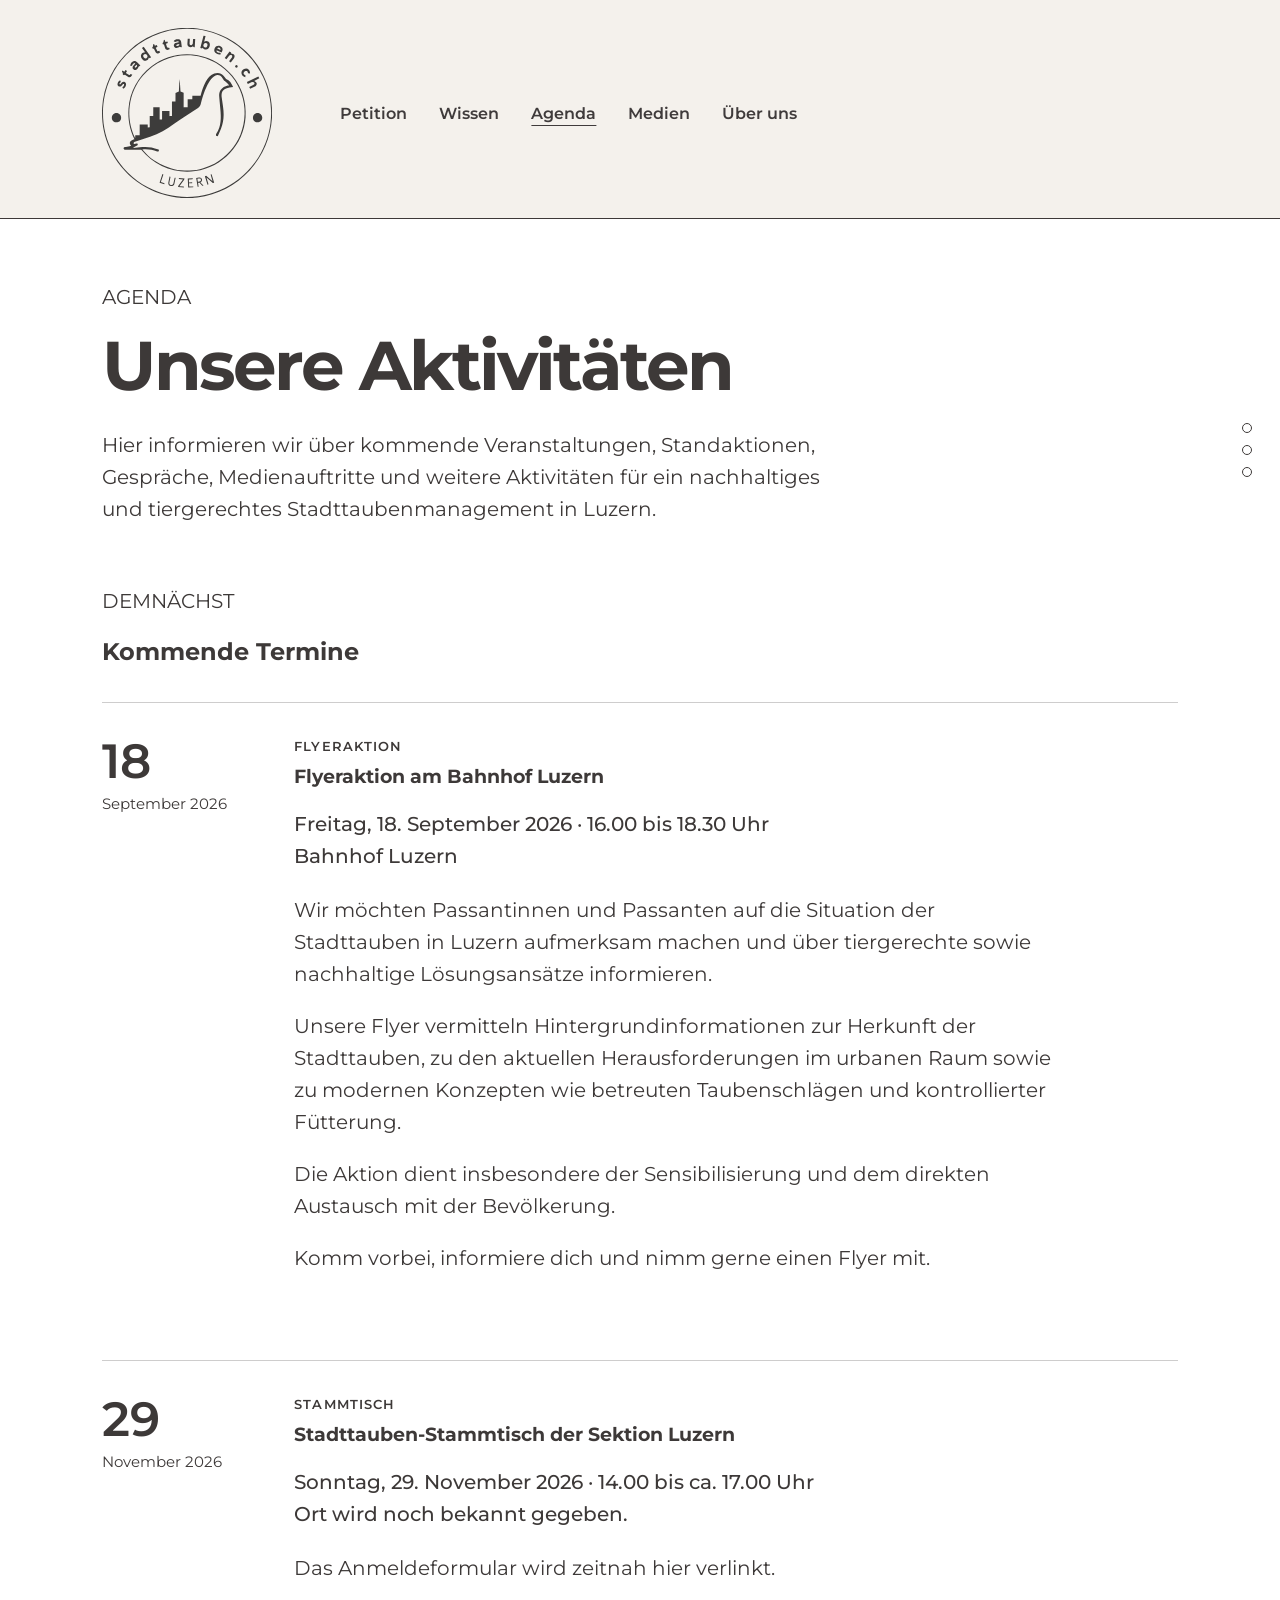
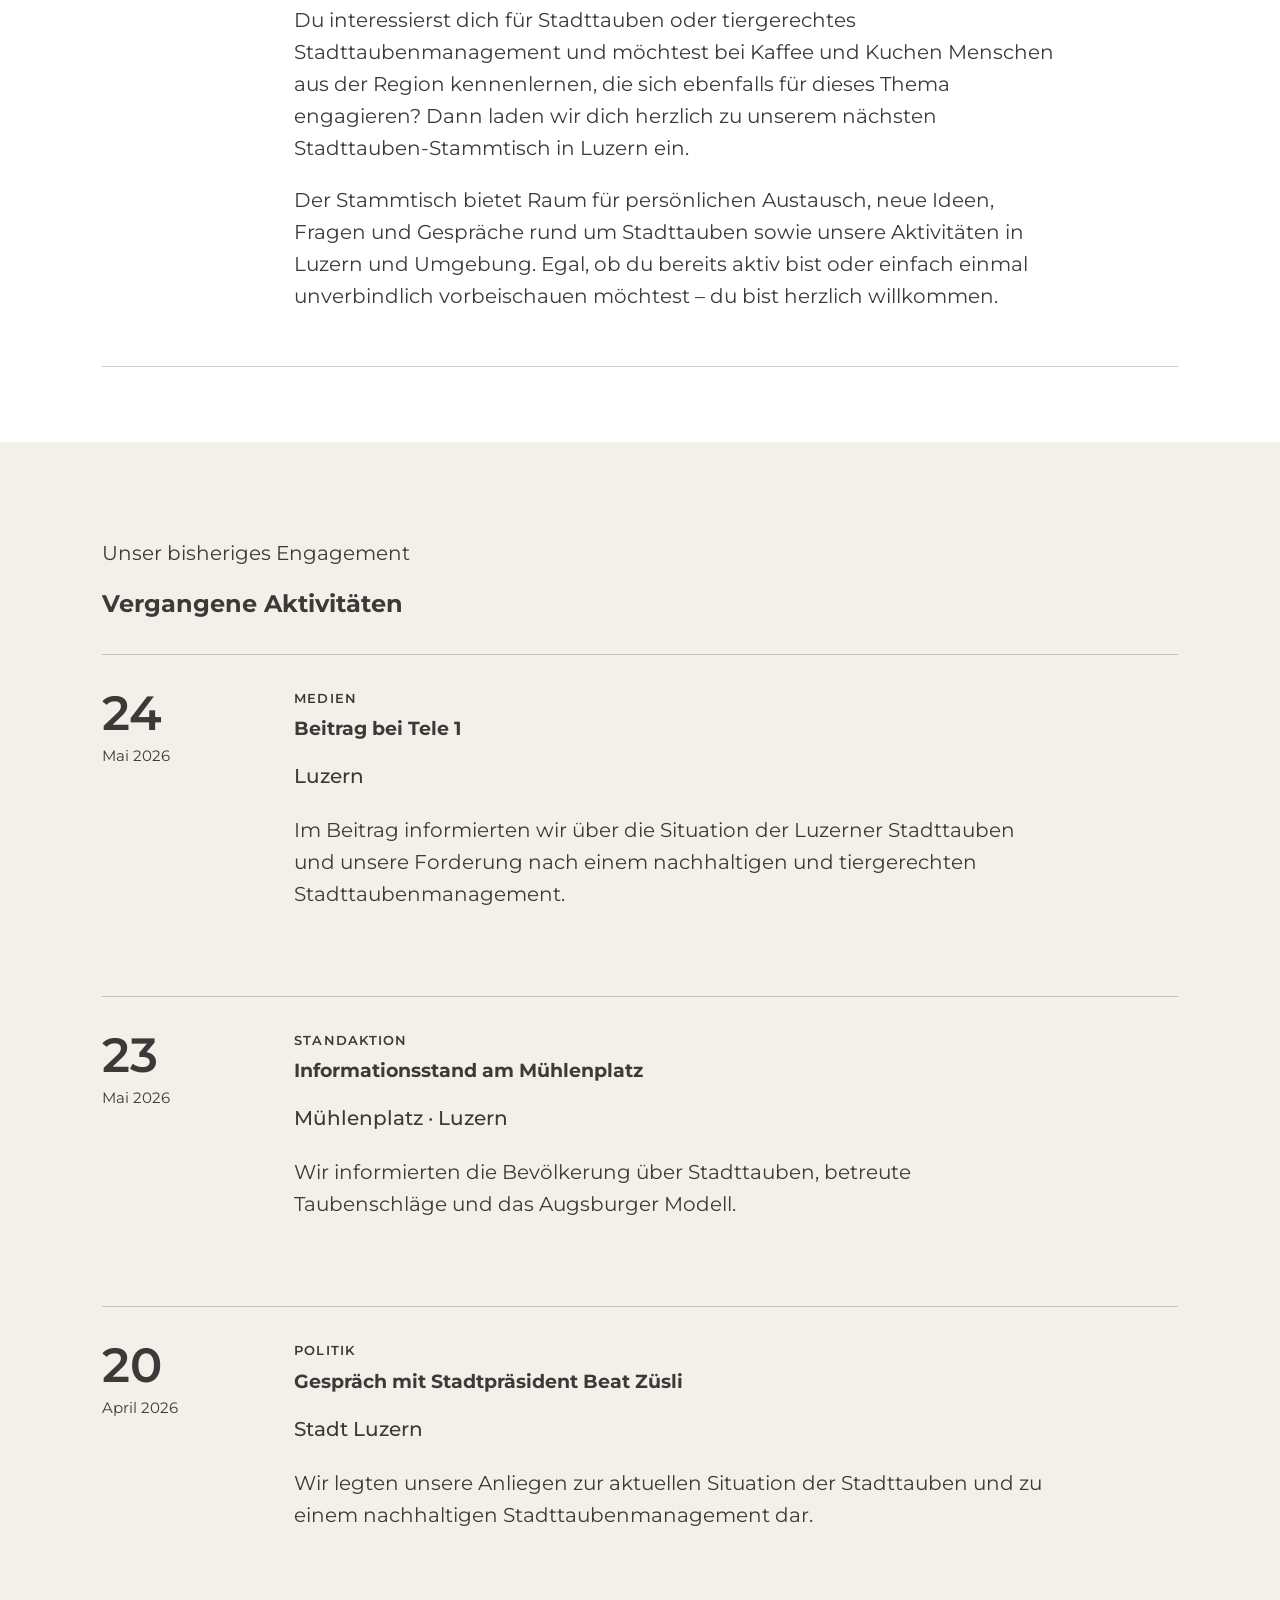
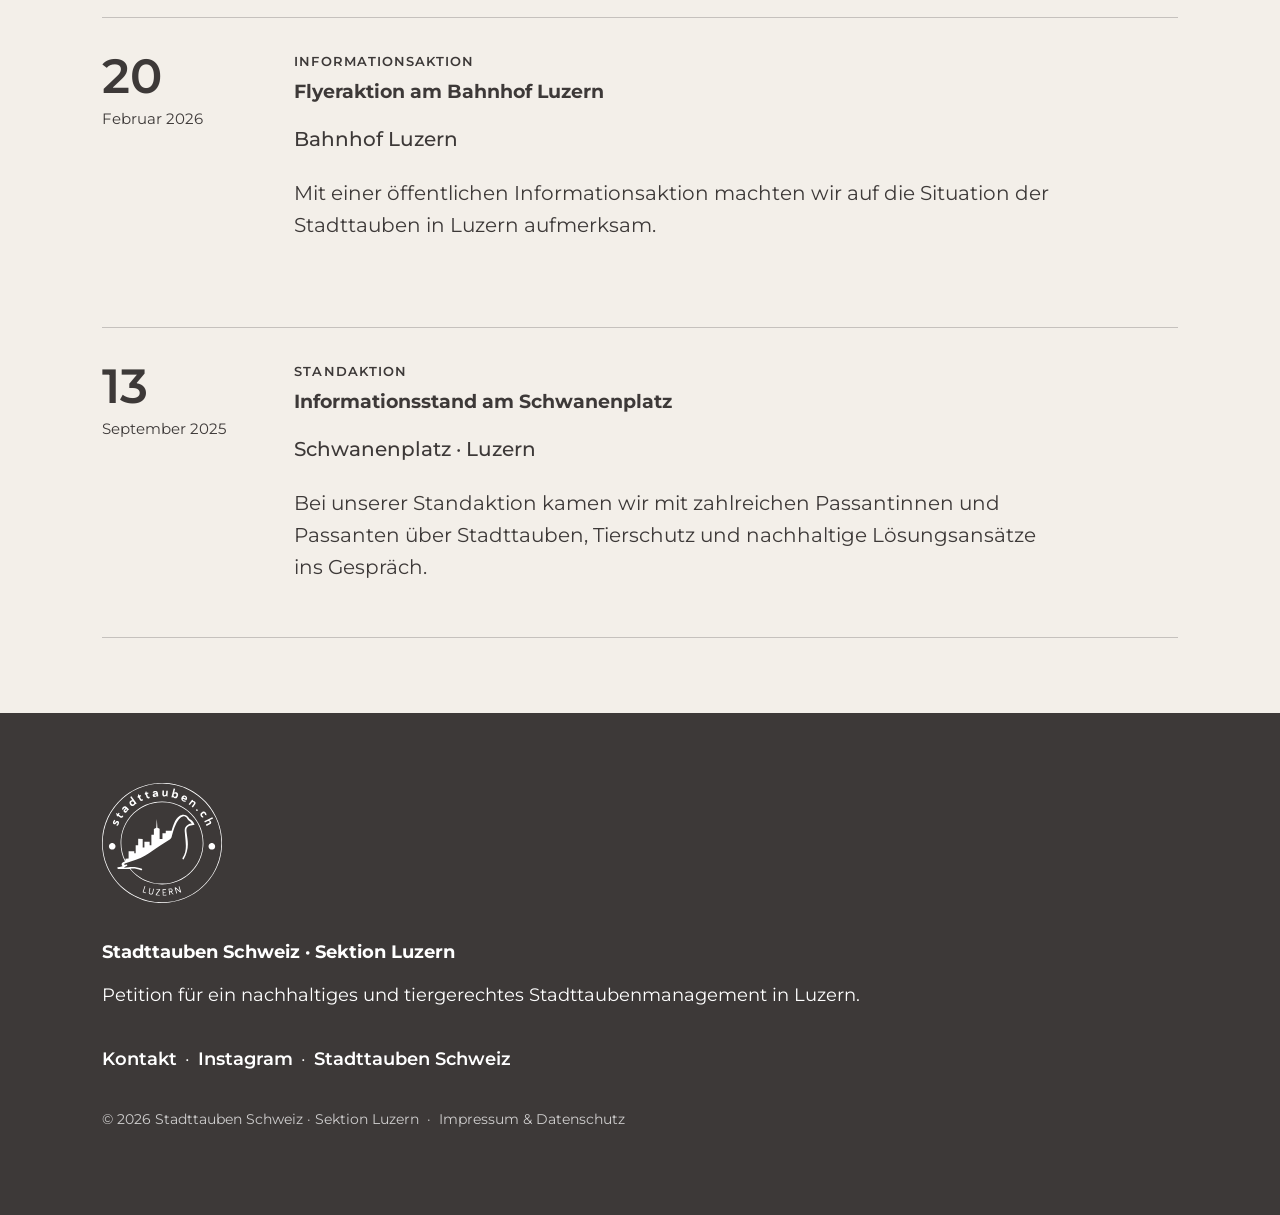
==== commit e759d6af: "Unterseiten-Navigation und Abstände vereinheitlichen" ====
--- a/agenda.html
+++ b/agenda.html
@@ -5,7 +5,7 @@
   <meta charset="UTF-8">
   <meta name="viewport" content="width=device-width, initial-scale=1.0">
 
-  <title>Die Petition in den Medien | Stadttauben Luzern</title>
+  <title>Agenda | Stadttauben Luzern</title>
 
 <link rel="stylesheet" href="style-clean.css">
   <link rel="preconnect" href="https://fonts.googleapis.com">
@@ -14,6 +14,13 @@
 </head>
 
 <body>
+
+    <nav class="subpage-scroll-nav" aria-label="Seitennavigation">
+    <a href="#agenda-start" aria-label="Zum Seitenanfang"></a>
+    <a href="#kommende-termine" aria-label="Zu den kommenden Terminen"></a>
+    <a href="#vergangene-aktivitaeten" aria-label="Zu den vergangenen Aktivitäten"></a>
+  </nav>
+
 
   <header class="subpage-header">
     <a href="index.html" class="subpage-logo">
@@ -32,9 +39,9 @@
 
  <main>
 
-  <section class="agenda-hero">
+  <section id="agenda-start" class="agenda-hero">
     <div class="agenda-inner">
-      <p class="section-kicker">Agenda</p>
+      <p class="section-kicker">AGENDA</p>
 
       <h1>Unsere Aktivitäten</h1>
 
@@ -47,37 +54,102 @@
   </section>
 
 
-  <section class="agenda-section agenda-upcoming">
+  <section id="kommende-termine" class="agenda-section agenda-upcoming">
     <div class="agenda-inner">
-      <p class="section-kicker">Was als Nächstes ansteht</p>
+      <p class="section-kicker">DEMNÄCHST</p>
 
       <h2>Kommende Termine</h2>
 
       <div class="agenda-list">
 
-        <article class="agenda-item agenda-item-placeholder">
-          <div class="agenda-date">
-            <span class="agenda-date-label">Weitere Termine</span>
-          </div>
-
-          <div class="agenda-content">
-            <span class="agenda-category">In Planung</span>
-
-            <h3>Neue Aktivitäten werden laufend ergänzt.</h3>
-
-            <p>
-              Sobald die nächsten Termine feststehen, informieren wir hier über
-              Ort, Zeit und Inhalt.
-            </p>
-          </div>
-        </article>
+        <article class="agenda-item">
+  <div class="agenda-date">
+    <span class="agenda-day">18</span>
+    <span class="agenda-month">September 2026</span>
+  </div>
+
+  <div class="agenda-content">
+    <span class="agenda-category">Flyeraktion</span>
+
+    <h3>Flyeraktion am Bahnhof Luzern</h3>
+
+    <p class="agenda-meta">
+      Freitag, 18. September 2026 · 16.00 bis 18.30 Uhr<br>
+      Bahnhof Luzern
+    </p>
+
+    <p>
+      Wir möchten Passantinnen und Passanten auf die Situation der
+      Stadttauben in Luzern aufmerksam machen und über tiergerechte sowie
+      nachhaltige Lösungsansätze informieren.
+    </p>
+
+    <p>
+      Unsere Flyer vermitteln Hintergrundinformationen zur Herkunft der
+      Stadttauben, zu den aktuellen Herausforderungen im urbanen Raum sowie
+      zu modernen Konzepten wie betreuten Taubenschlägen und kontrollierter
+      Fütterung.
+    </p>
+
+    <p>
+      Die Aktion dient insbesondere der Sensibilisierung und dem direkten
+      Austausch mit der Bevölkerung.
+    </p>
+
+    <p>
+      Komm vorbei, informiere dich und nimm gerne einen Flyer mit.
+    </p>
+  </div>
+</article>
+
+
+<article class="agenda-item">
+  <div class="agenda-date">
+    <span class="agenda-day">29</span>
+    <span class="agenda-month">November 2026</span>
+  </div>
+
+  <div class="agenda-content">
+    <span class="agenda-category">Stammtisch</span>
+
+    <h3>Stadttauben-Stammtisch der Sektion Luzern</h3>
+
+    <p class="agenda-meta">
+      Sonntag, 29. November 2026 · 14.00 bis ca. 17.00 Uhr<br>
+      Ort wird noch bekannt gegeben.
+    </p>
+
+    <p>
+      Das Anmeldeformular wird zeitnah hier verlinkt.
+    </p>
+
+    <p>
+      Du interessierst dich für Stadttauben oder tiergerechtes
+      Stadttaubenmanagement und möchtest bei Kaffee und Kuchen Menschen aus
+      der Region kennenlernen, die sich ebenfalls für dieses Thema
+      engagieren? Dann laden wir dich herzlich zu unserem nächsten
+      Stadttauben-Stammtisch in Luzern ein.
+    </p>
+
+    <p>
+      Der Stammtisch bietet Raum für persönlichen Austausch, neue Ideen,
+      Fragen und Gespräche rund um Stadttauben sowie unsere Aktivitäten in
+      Luzern und Umgebung. Egal, ob du bereits aktiv bist oder einfach
+      einmal unverbindlich vorbeischauen möchtest – du bist herzlich
+      willkommen.
+    </p>
+
+  </div>
+
+</article>
 
       </div>
+
     </div>
   </section>
 
 
-  <section class="agenda-section agenda-past">
+  <section id="vergangene-aktivitaeten" class="agenda-section agenda-past">
     <div class="agenda-inner">
       <p class="section-kicker">Unser bisheriges Engagement</p>
 
@@ -130,7 +202,7 @@
 
         <article class="agenda-item">
           <div class="agenda-date">
-            <span class="agenda-day">02</span>
+            <span class="agenda-day">20</span>
             <span class="agenda-month">April 2026</span>
           </div>
 
--- a/style-clean.css
+++ b/style-clean.css
@@ -110,8 +110,6 @@
     gap: 48px;
     border-bottom: 1px solid #3D3938;
     background: #3A305B;
-    top: 0;
-    z-index: 100;
     transition:
         padding 0.25s ease,
         background 0.25s ease;
@@ -211,7 +209,12 @@
     border-radius: 999px;
     background: #E85D9E;
     color: #FFFFFF;
-    font-weight: 700;
+
+    font-family: "Montserrat", Arial, Helvetica, sans-serif;
+    font-size: 18px;
+    font-weight: 600;
+    line-height: 1.2;
+
     text-decoration: none;
     box-shadow: 0 10px 30px rgba(0, 0, 0, 0.25);
 }
@@ -315,7 +318,7 @@
 
     font-family: "Montserrat", sans-serif;
     font-size: 20px;
-    font-weight: 400;      /* statt 700 */
+    font-weight: 400;     
     line-height: 1.3;
     letter-spacing: 0.14em;
     text-transform: uppercase;
@@ -600,7 +603,7 @@
 }
 
 .voice-person {
-    margin-top: 0px;
+    margin-top: 0;
     padding-top: 0;
 }
 
@@ -699,7 +702,7 @@
 .hero .petition-button {
     background: #E85D9E;
     color: #FFFFFF;
-    font-weight: 700;
+    font-weight: 600;
 }
 
 /* Kurzfassung */
@@ -947,6 +950,30 @@
     width: 220px;
     max-width: 220px;
     max-height: 125px;
+}
+
+/* TierWelt */
+
+.supporter-logo--tierwelt img {
+    width: 260px;
+    max-width: 260px;
+    max-height: 95px;
+}
+
+/* Parterre Luzern */
+
+.supporter-logo--parterre img {
+    width: 210px;
+    max-width: 210px;
+    max-height: 125px;
+}
+
+/* Life Farm Forever */
+
+.supporter-logo--lifefarm img {
+    width: 190px;
+    max-width: 190px;
+    max-height: 160px;
 }
 
 /* Stiftung für das Tier im Recht */
@@ -1345,7 +1372,7 @@
 
 .wissen-hero {
     min-height: auto;
-    padding: 70px var(--section-padding) 15px;
+    padding: 70px var(--section-padding) 0;
 }
 
 .wissen-hero-inner,
@@ -1368,7 +1395,9 @@
 
 /* Normale Textlinks und Quellen im ausführlichen Dossier */
 
-.wissen-dossier .knowledge-source {
+.wissen-dossier .knowledge-source,
+.wissen-dossier .sources {
+    width: 100%;
     max-width: 820px;
     margin: 12px 0 32px;
     padding: 0;
@@ -1381,6 +1410,8 @@
     line-height: 1.7;
     font-weight: 400;
 }
+
+/* Einheitliche Darstellung aller Dossier-Links */
 
 .wissen-dossier a,
 .wissen-dossier a:visited {
@@ -1405,6 +1436,25 @@
     text-underline-offset: 3px;
 }
 
+/* Einzelquelle: Beschriftung und Link bleiben auf derselben Zeile */
+
+.wissen-dossier .knowledge-source > a {
+    display: inline;
+    width: auto;
+    max-width: none;
+    margin: 0;
+}
+
+/* Mehrere Quellen: Links untereinander */
+
+.wissen-dossier .sources > a,
+.wissen-dossier .knowledge-source:has(> a + a) > a {
+    display: block;
+    width: fit-content;
+    max-width: 100%;
+    margin: 4px 0 0;
+}
+
 .wissen-dossier a strong,
 .wissen-dossier a b {
     font-size: inherit;
@@ -1423,7 +1473,6 @@
     outline: 2px solid #3A305B;
     outline-offset: 3px;
 }
-
 
 /* Wissenskapitel */
 
@@ -1528,10 +1577,13 @@
     transform: translateY(-2px);
 }
 
-.wissen-quelle-link:focus,
+.wissen-quelle-link:focus {
+    outline: none;
+}
+
 .wissen-quelle-link:focus-visible {
-    outline: none;
-    box-shadow: none;
+    outline: 2px solid currentColor;
+    outline-offset: 4px;
 }
 
 /* Städtebeispiele */
@@ -1690,6 +1742,67 @@
     transform: scale(1.25);
 }
 
+
+/* Seitliche Navigation für Agenda und Medien */
+
+.subpage-scroll-nav {
+    position: fixed;
+    right: 28px;
+    top: 50%;
+    z-index: 90;
+
+    display: flex;
+    flex-direction: column;
+    gap: 12px;
+
+    transform: translateY(-50%);
+}
+
+.subpage-scroll-nav a {
+    display: block;
+    width: 10px;
+    height: 10px;
+    margin: 0;
+    padding: 0;
+
+    background: transparent;
+    border: 1.5px solid #3D3938;
+    border-radius: 50%;
+
+    transition:
+        background 0.2s ease,
+        transform 0.2s ease;
+}
+
+.subpage-scroll-nav a:hover,
+.subpage-scroll-nav a:focus-visible {
+    background: #3D3938;
+    border-color: #3D3938;
+    outline: none;
+    transform: scale(1.25);
+}
+
+
+/* Wissen-Titel auf grossen Bildschirmen einzeilig */
+
+@media (min-width: 1400px) {
+
+    .wissen-hero h1 {
+        max-width: none;
+        white-space: nowrap;
+    }
+}
+
+/* Wissen-Titel auf grossen Bildschirmen einzeilig */
+
+@media (min-width: 1400px) {
+
+    .wissen-hero h1 {
+        max-width: none;
+        white-space: nowrap;
+    }
+}
+
 /* ========================================
    MEDIENSEITE
 ======================================== */
@@ -1698,7 +1811,7 @@
 
 .medien-hero {
     min-height: auto;
-    padding: 80px var(--section-padding) 40px;
+    padding: 68px var(--section-padding) 0;
 }
 
 .medien-section {
@@ -1706,6 +1819,10 @@
     padding: 60px var(--section-padding) 80px;
 }
 
+#petition-medien {
+    padding-top: 15px;
+}
+
 /* ========================================
    IMPRESSUM
 ======================================== */
@@ -1713,7 +1830,7 @@
 
 .legal-section {
     min-height: auto;
-    padding: 100px var(--section-padding);
+    padding: 68px var(--section-padding) 100px;
     background: #F4F0EA;
     color: #3D3938;
 }
@@ -1793,6 +1910,169 @@
 
 main .legal-back-link:hover {
     opacity: 0.9;
+}
+
+/* Breitere Textspalten auf grossen Desktop-Bildschirmen */
+
+@media (min-width: 1200px) {
+
+    :root {
+        --text-column-width: 900px;
+    }
+
+    .wissen-intro,
+    .wissen-text,
+    .wissen-kapitel-lead,
+    .wissen-dossier .knowledge-source,
+    .wissen-dossier .sources {
+        max-width: 900px;
+    }
+}
+
+/* Agenda */
+
+.agenda-hero,
+.agenda-section {
+    min-height: auto;
+}
+
+.agenda-hero {
+    padding: 42px 0 0;
+}
+
+.agenda-section {
+    padding: 75px 0;
+}
+
+.agenda-upcoming {
+    padding-top: 15px;
+}
+
+
+.agenda-inner {
+    width: min(84vw, var(--wide-content-width));
+    margin-left: 8vw;
+    margin-right: auto;
+}
+
+.agenda-intro {
+    max-width: 760px;
+    margin-top: 24px;
+}
+
+.agenda-list {
+    display: flex;
+    flex-direction: column;
+    gap: 32px;
+    margin-top: 36px;
+}
+
+.agenda-item {
+    display: grid;
+    grid-template-columns: 150px minmax(0, 1fr);
+    gap: 42px;
+
+    padding: 34px 0;
+    border-top: 1px solid rgba(61, 57, 56, 0.25);
+}
+
+.agenda-item:last-child {
+    border-bottom: 1px solid rgba(61, 57, 56, 0.25);
+}
+
+.agenda-date {
+    display: flex;
+    flex-direction: column;
+}
+
+.agenda-day {
+    font-size: 48px;
+    line-height: 1;
+    font-weight: 600;
+}
+
+.agenda-month {
+    margin-top: 8px;
+    font-size: 15px;
+    line-height: 1.4;
+}
+
+.agenda-category {
+    display: block;
+    margin-bottom: 10px;
+
+    font-size: 13px;
+    line-height: 1.4;
+    font-weight: 600;
+    letter-spacing: 0.08em;
+    text-transform: uppercase;
+}
+
+.agenda-content h3 {
+    margin: 0 0 16px;
+}
+
+.agenda-content p {
+    max-width: 760px;
+}
+
+.agenda-meta {
+    margin-bottom: 22px;
+    font-weight: 500;
+}
+
+.agenda-past {
+    background: #f3efe9;
+}
+
+
+/* Agenda mobil */
+
+@media (max-width: 700px) {
+
+    .agenda-hero {
+        padding: 48px 0 55px;
+    }
+
+    .agenda-section {
+        padding: 55px 0;
+    }
+
+    .agenda-inner {
+    width: calc(100% - 32px);
+    margin-left: 16px;
+    margin-right: 16px;
+}
+
+    .agenda-item {
+        grid-template-columns: 1fr;
+        gap: 18px;
+        padding: 28px 0;
+    }
+
+    .agenda-day {
+        font-size: 38px;
+    }
+}
+
+/* Einheitlicher Abstand zwischen Hero-Einleitung und Folgeabschnitt */
+
+.wissen-intro,
+.agenda-intro,
+.medien-intro {
+    margin-bottom: 60px;
+}
+
+.wissen-themen,
+.agenda-upcoming,
+#petition-medien {
+    padding-top: 0;
+}
+
+.wissen-themen .section-label,
+.agenda-upcoming .section-kicker,
+#petition-medien .section-label {
+    margin-top: 0;
 }
 
 /* ========================================
@@ -2093,9 +2373,6 @@
 
     /* Lösung */
 
-    .loesung-grid {
-        display: block;
-    }
 
     .loesung-grid > div {
         margin-bottom: 40px;
@@ -2133,14 +2410,6 @@
 
     .game-frame-wrap {
         display: none;
-    }
-
-    .super-pigeon-game {
-        display: none;
-    }
-
-    .game-section .petition-button {
-        display: inline-flex;
     }
 
     .super-pigeon-credit {
@@ -2228,6 +2497,26 @@
     max-width: 80vw;
 }
 
+.supporter-logo--tierwelt img {
+    width: 230px;
+    max-width: 78vw;
+    height: auto;
+}
+
+.supporter-logo--parterre img {
+    width: 200px;
+    max-width: 72vw;
+    height: auto;
+}
+
+/* Life Farm Forever */
+
+.supporter-logo--lifefarm img {
+    width: 180px;
+    max-width: 62vw;
+    height: auto;
+}
+
 /* Stiftung für das Tier im Recht */
 
 .supporter-logo--tir img {
@@ -2244,7 +2533,6 @@
     max-width: 48vw;
 }
 
-
     .supporter-logo--tiermensch img {
     width: 220px;
     max-width: 78vw;
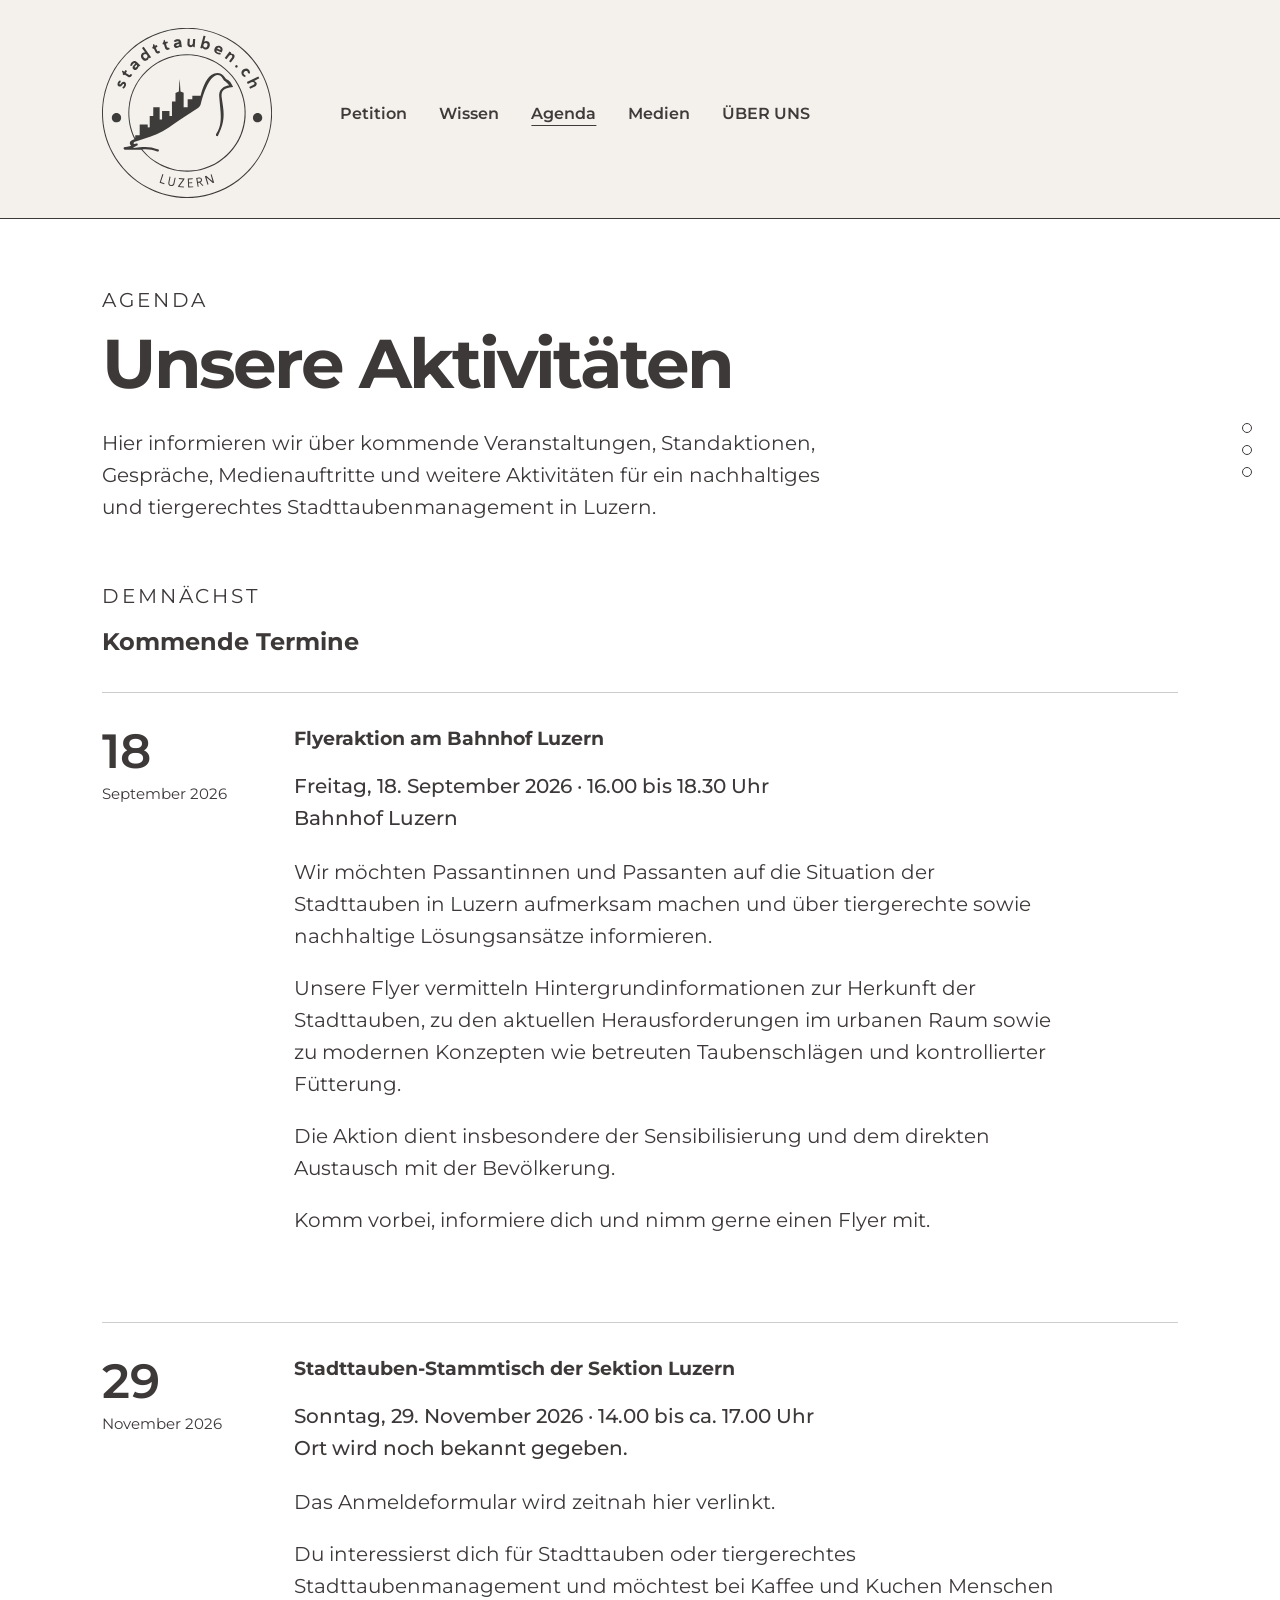
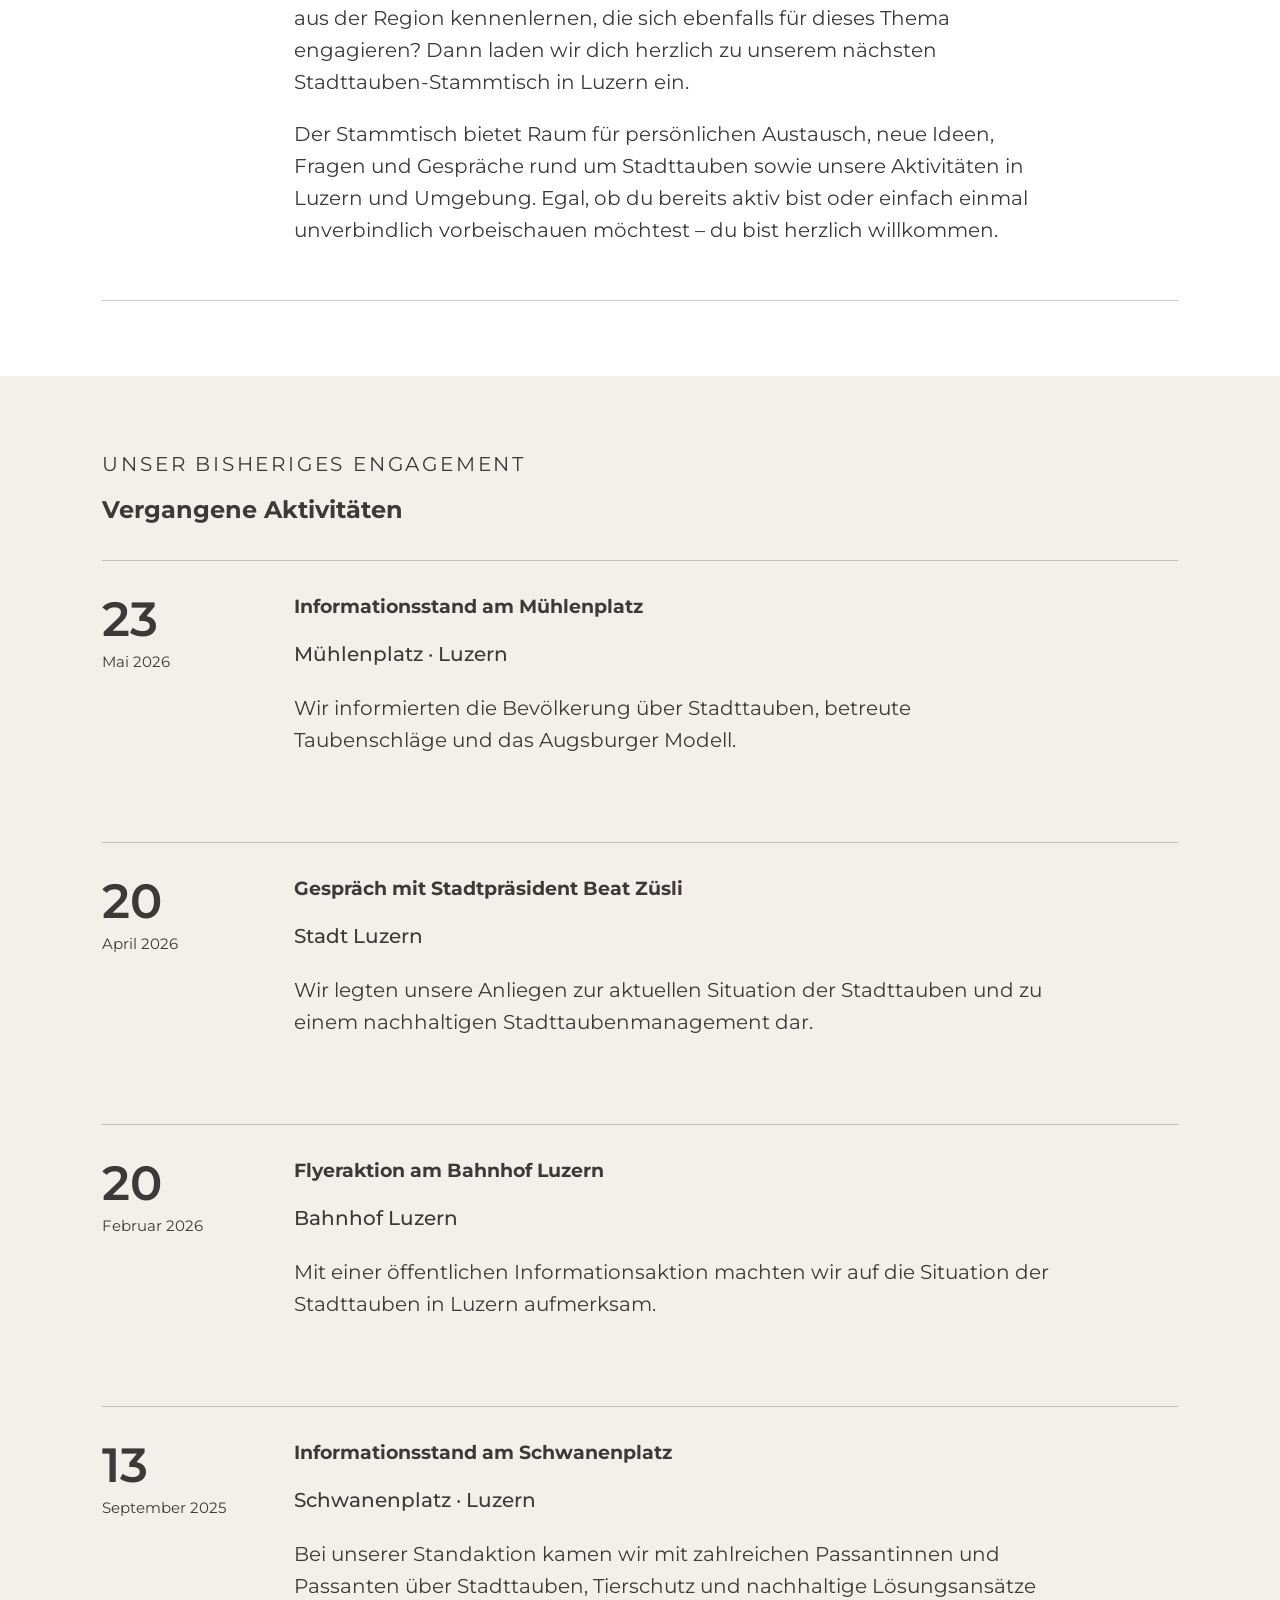
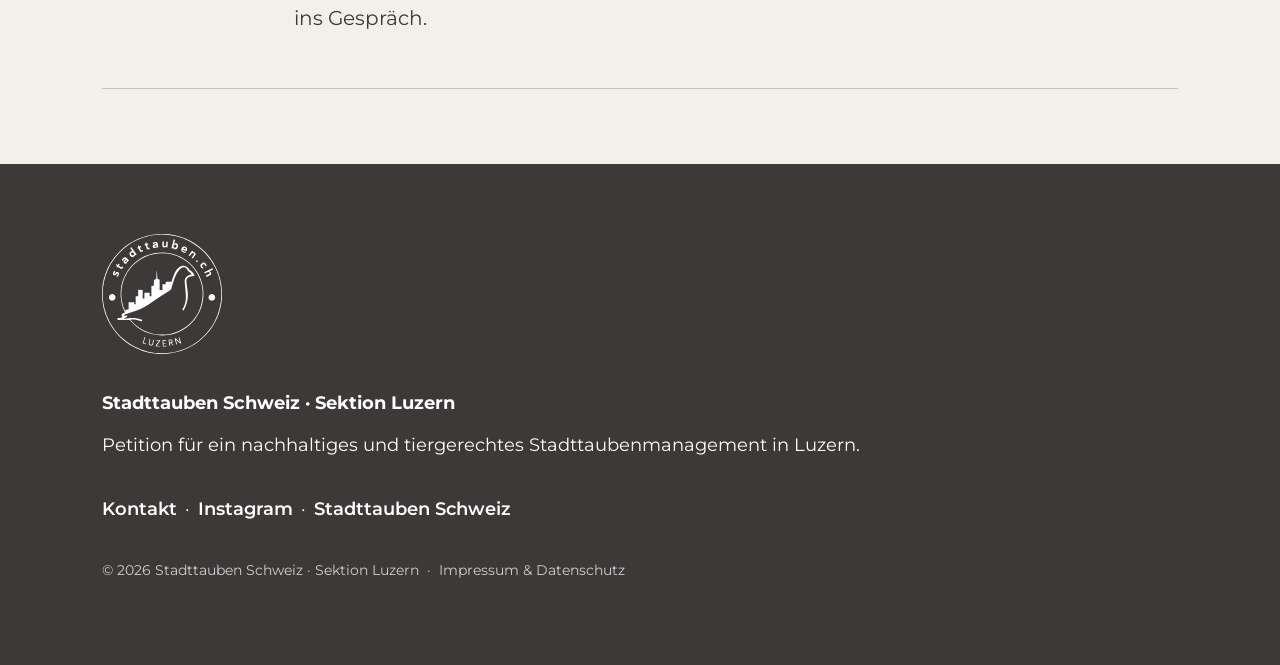
==== commit f3ec5e72: "Agenda und Impressum vereinheitlichen" ====
--- a/agenda.html
+++ b/agenda.html
@@ -32,7 +32,7 @@
     <a href="wissen.html">Wissen</a>
     <a href="agenda.html" class="is-active" aria-current="page">Agenda</a>
     <a href="medien.html">Medien</a>
-    <a href="index.html#ueber-uns">Über uns</a>
+    <a href="index.html#ueber-uns">ÜBER UNS</a>
 </nav>
 
   </header>
@@ -41,7 +41,7 @@
 
   <section id="agenda-start" class="agenda-hero">
     <div class="agenda-inner">
-      <p class="section-kicker">AGENDA</p>
+      <p class="section-label">AGENDA</p>
 
       <h1>Unsere Aktivitäten</h1>
 
@@ -56,7 +56,7 @@
 
   <section id="kommende-termine" class="agenda-section agenda-upcoming">
     <div class="agenda-inner">
-      <p class="section-kicker">DEMNÄCHST</p>
+      <p class="section-label">DEMNÄCHST</p>
 
       <h2>Kommende Termine</h2>
 
@@ -69,7 +69,6 @@
   </div>
 
   <div class="agenda-content">
-    <span class="agenda-category">Flyeraktion</span>
 
     <h3>Flyeraktion am Bahnhof Luzern</h3>
 
@@ -110,7 +109,6 @@
   </div>
 
   <div class="agenda-content">
-    <span class="agenda-category">Stammtisch</span>
 
     <h3>Stadttauben-Stammtisch der Sektion Luzern</h3>
 
@@ -151,32 +149,11 @@
 
   <section id="vergangene-aktivitaeten" class="agenda-section agenda-past">
     <div class="agenda-inner">
-      <p class="section-kicker">Unser bisheriges Engagement</p>
+      <p class="section-label">UNSER BISHERIGES ENGAGEMENT</p>
 
       <h2>Vergangene Aktivitäten</h2>
 
       <div class="agenda-list">
-
-        <article class="agenda-item">
-          <div class="agenda-date">
-            <span class="agenda-day">24</span>
-            <span class="agenda-month">Mai 2026</span>
-          </div>
-
-          <div class="agenda-content">
-            <span class="agenda-category">Medien</span>
-
-            <h3>Beitrag bei Tele 1</h3>
-
-            <p class="agenda-meta">Luzern</p>
-
-            <p>
-              Im Beitrag informierten wir über die Situation der Luzerner
-              Stadttauben und unsere Forderung nach einem nachhaltigen und
-              tiergerechten Stadttaubenmanagement.
-            </p>
-          </div>
-        </article>
 
 
         <article class="agenda-item">
@@ -186,7 +163,6 @@
           </div>
 
           <div class="agenda-content">
-            <span class="agenda-category">Standaktion</span>
 
             <h3>Informationsstand am Mühlenplatz</h3>
 
@@ -207,7 +183,6 @@
           </div>
 
           <div class="agenda-content">
-            <span class="agenda-category">Politik</span>
 
             <h3>Gespräch mit Stadtpräsident Beat Züsli</h3>
 
@@ -228,7 +203,6 @@
           </div>
 
           <div class="agenda-content">
-            <span class="agenda-category">Informationsaktion</span>
 
             <h3>Flyeraktion am Bahnhof Luzern</h3>
 
@@ -249,7 +223,6 @@
           </div>
 
           <div class="agenda-content">
-            <span class="agenda-category">Standaktion</span>
 
             <h3>Informationsstand am Schwanenplatz</h3>
 
--- a/style-clean.css
+++ b/style-clean.css
@@ -1059,9 +1059,9 @@
 /* Sentience */
 
 .supporter-logo--sentience img {
-    width: 210px;
-    max-width: 210px;
-    max-height: 95px;
+    width: 260px;
+    max-width: 260px;
+    max-height: 110px;
 }
 
 /* Verbund Tier-Ambulanz-Dienste */
@@ -1835,6 +1835,10 @@
     color: #3D3938;
 }
 
+.legal-page .subpage-header {
+    background: #FFFFFF;
+}
+
 .legal-inner {
     width: 100%;
     max-width: var(--wide-content-width);
@@ -1849,12 +1853,12 @@
 .legal-section h1 {
     max-width: 850px;
     margin-bottom: 70px;
-    color: #3A305B;
+    color: #3D3938;
 }
 
 .legal-content h2 {
     margin: 42px 0 16px;
-    color: #3A305B;
+    color: #3D3938;
     font-size: 32px;
     line-height: 1.15;
 }
@@ -1881,7 +1885,7 @@
     margin: 0;
     padding: 0;
     background: transparent;
-    color: #3A305B;
+    color: #3D3938;
     border-radius: 0;
     font-weight: 600;
     text-decoration: underline;
@@ -1902,7 +1906,7 @@
     display: inline-block;
     margin-top: 35px;
     padding: 13px 20px;
-    background: #3A305B;
+    background: #3D3938;
     color: #FFFFFF;
     border-radius: 999px;
     text-decoration: none;
@@ -1937,7 +1941,7 @@
 }
 
 .agenda-hero {
-    padding: 42px 0 0;
+    padding: 68px 0 0;
 }
 
 .agenda-section {
@@ -2031,7 +2035,7 @@
 @media (max-width: 700px) {
 
     .agenda-hero {
-        padding: 48px 0 55px;
+        padding: 60px 0 55px;
     }
 
     .agenda-section {
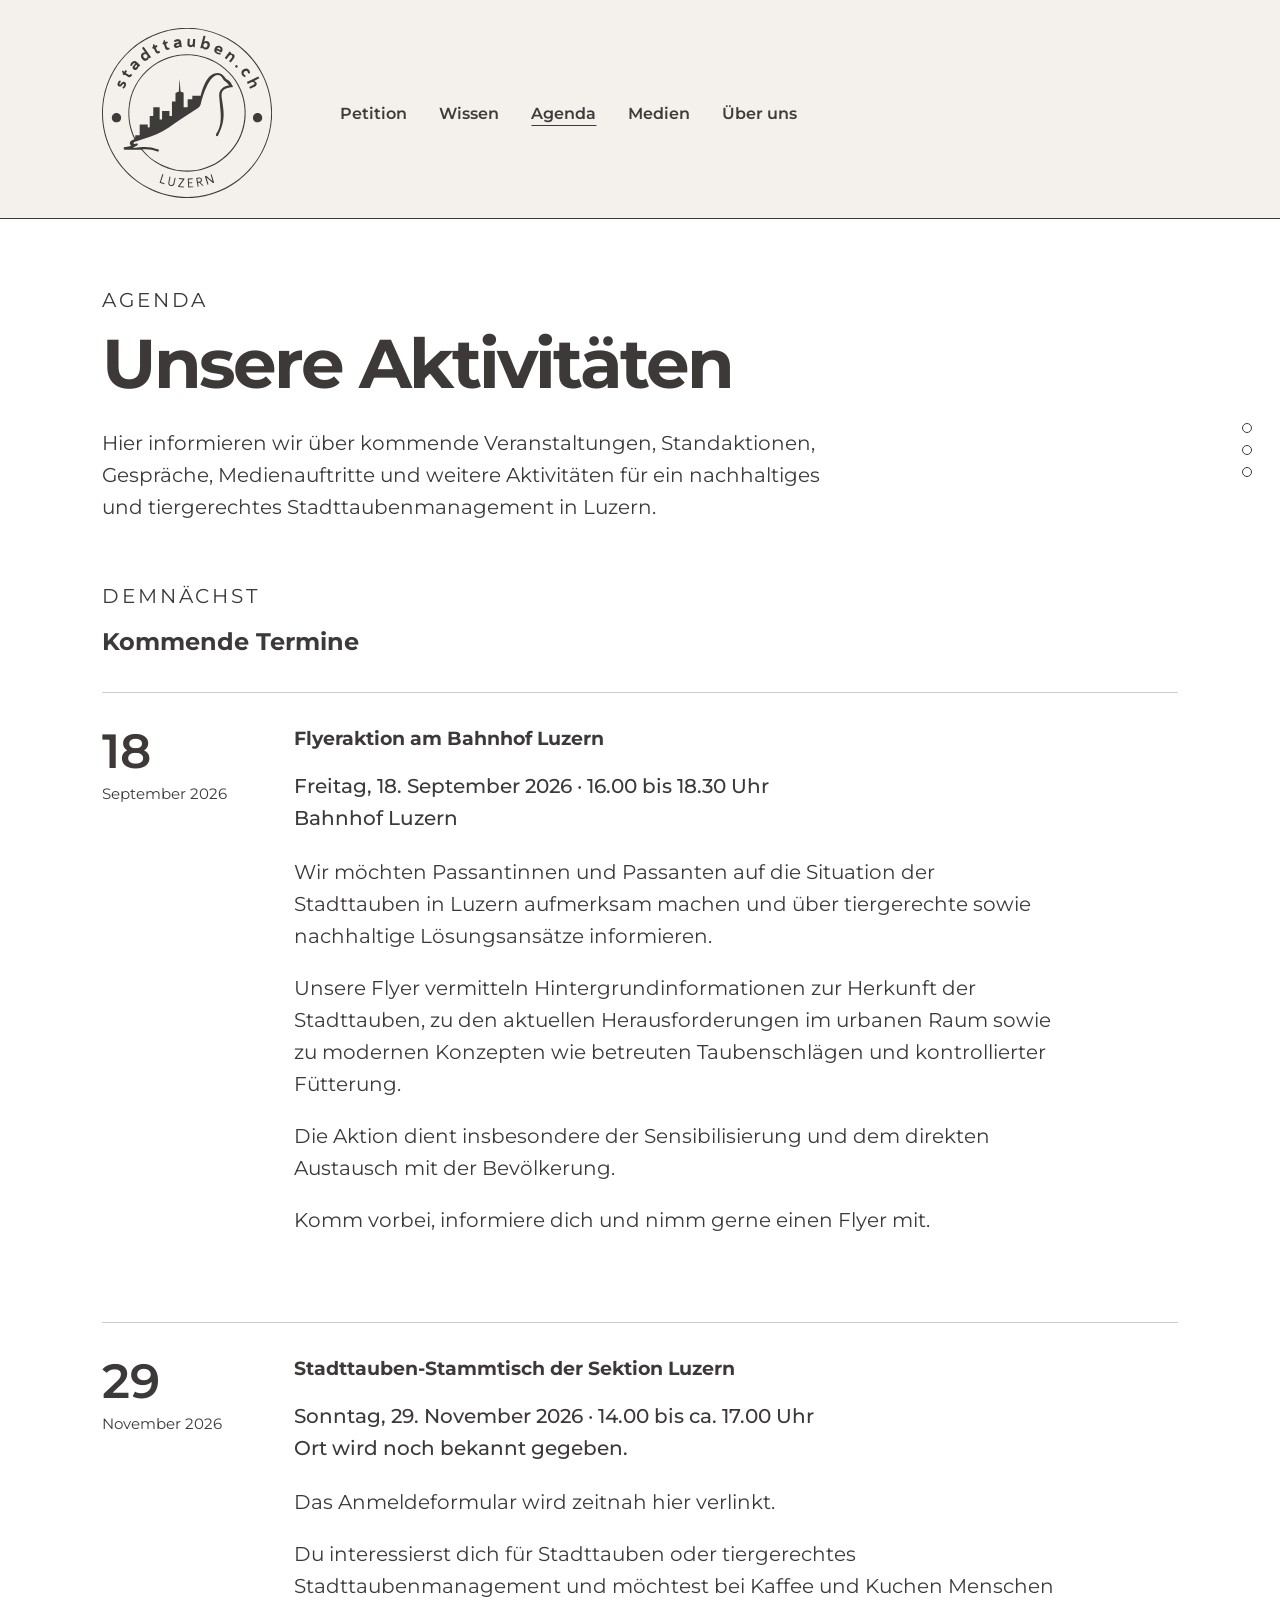
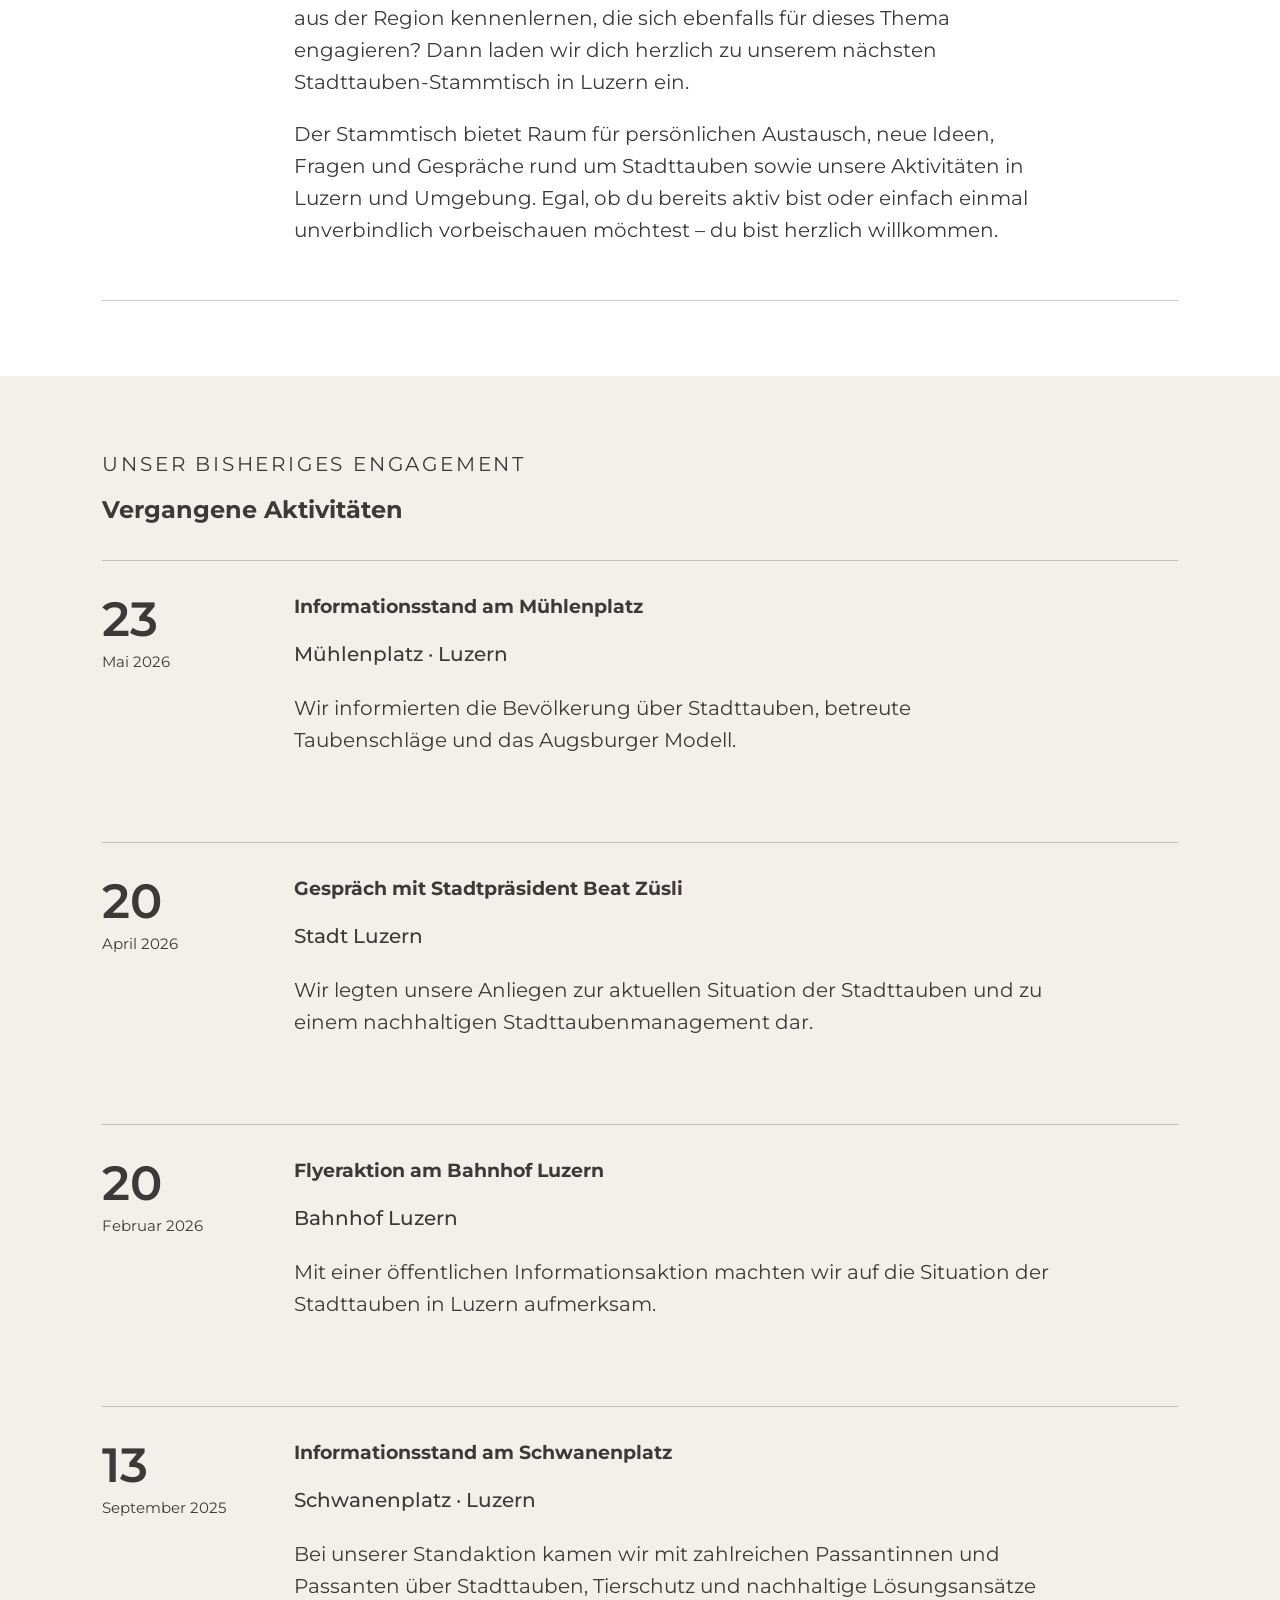
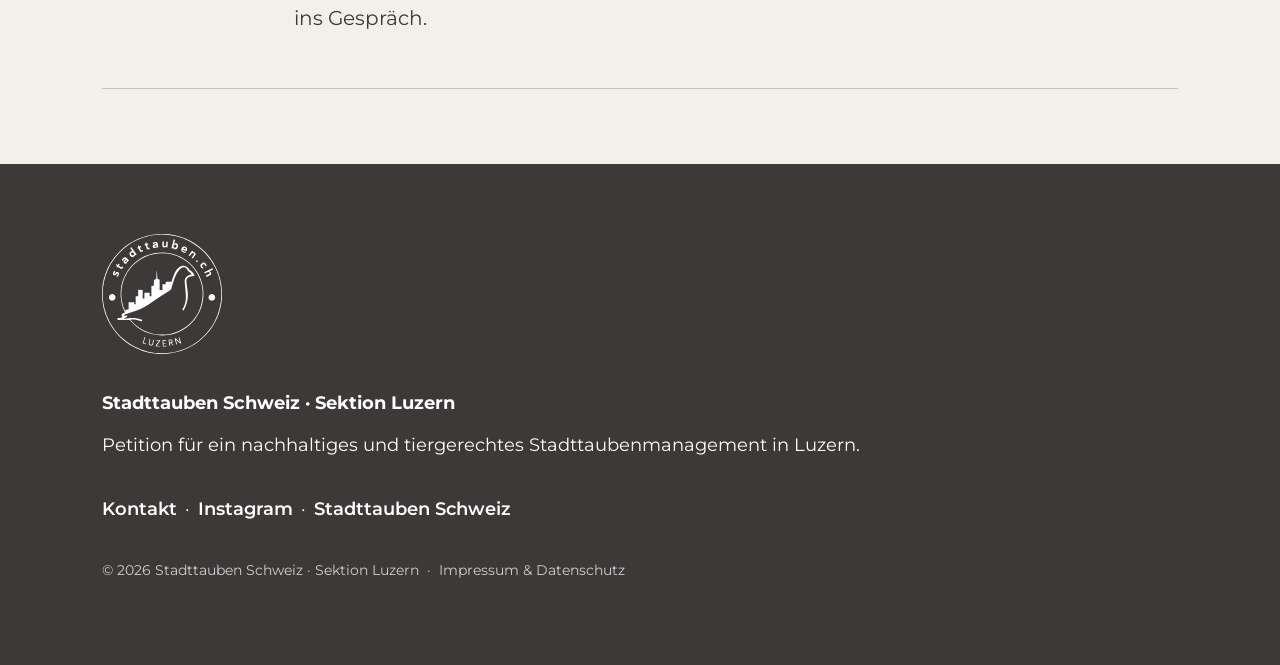
==== commit cc9348f7: "Schreibweise in Agenda-Navigation korrigieren" ====
--- a/agenda.html
+++ b/agenda.html
@@ -32,7 +32,7 @@
     <a href="wissen.html">Wissen</a>
     <a href="agenda.html" class="is-active" aria-current="page">Agenda</a>
     <a href="medien.html">Medien</a>
-    <a href="index.html#ueber-uns">ÜBER UNS</a>
+    <a href="index.html#ueber-uns">Über uns</a>
 </nav>
 
   </header>
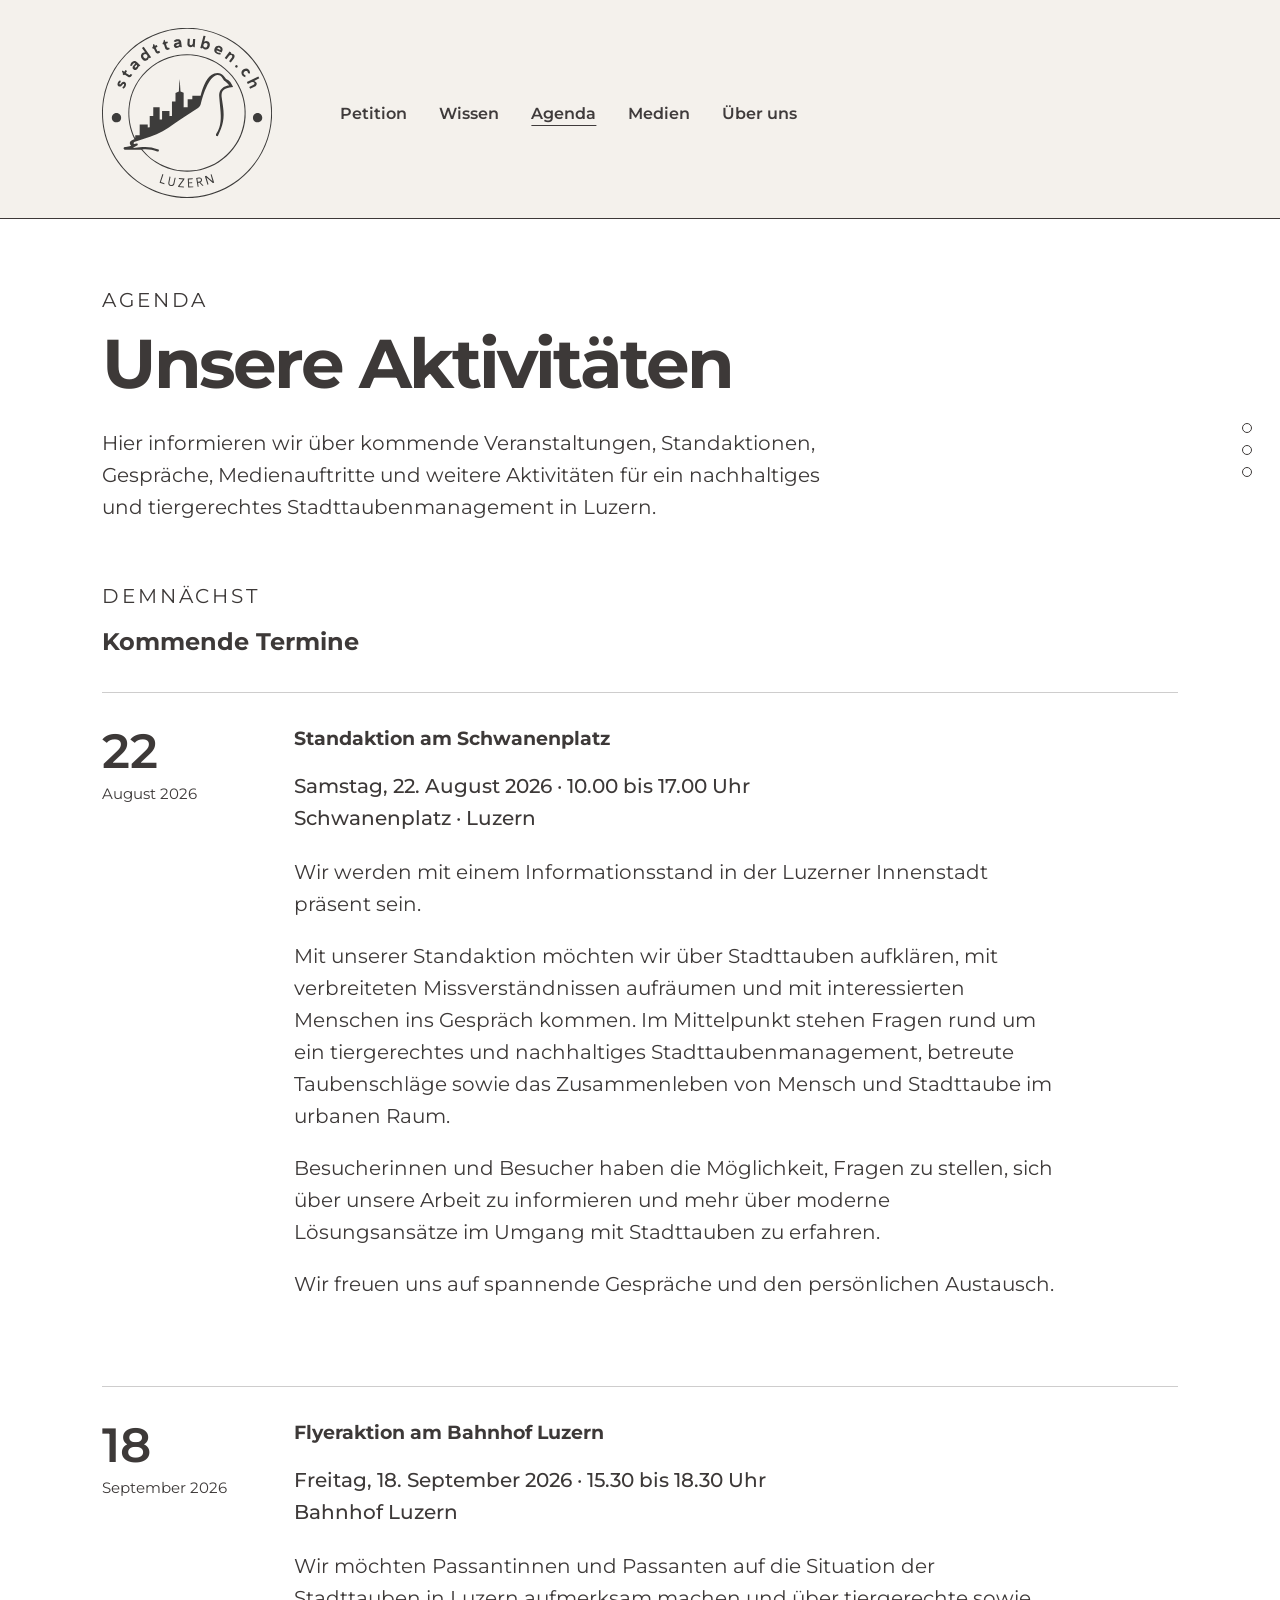
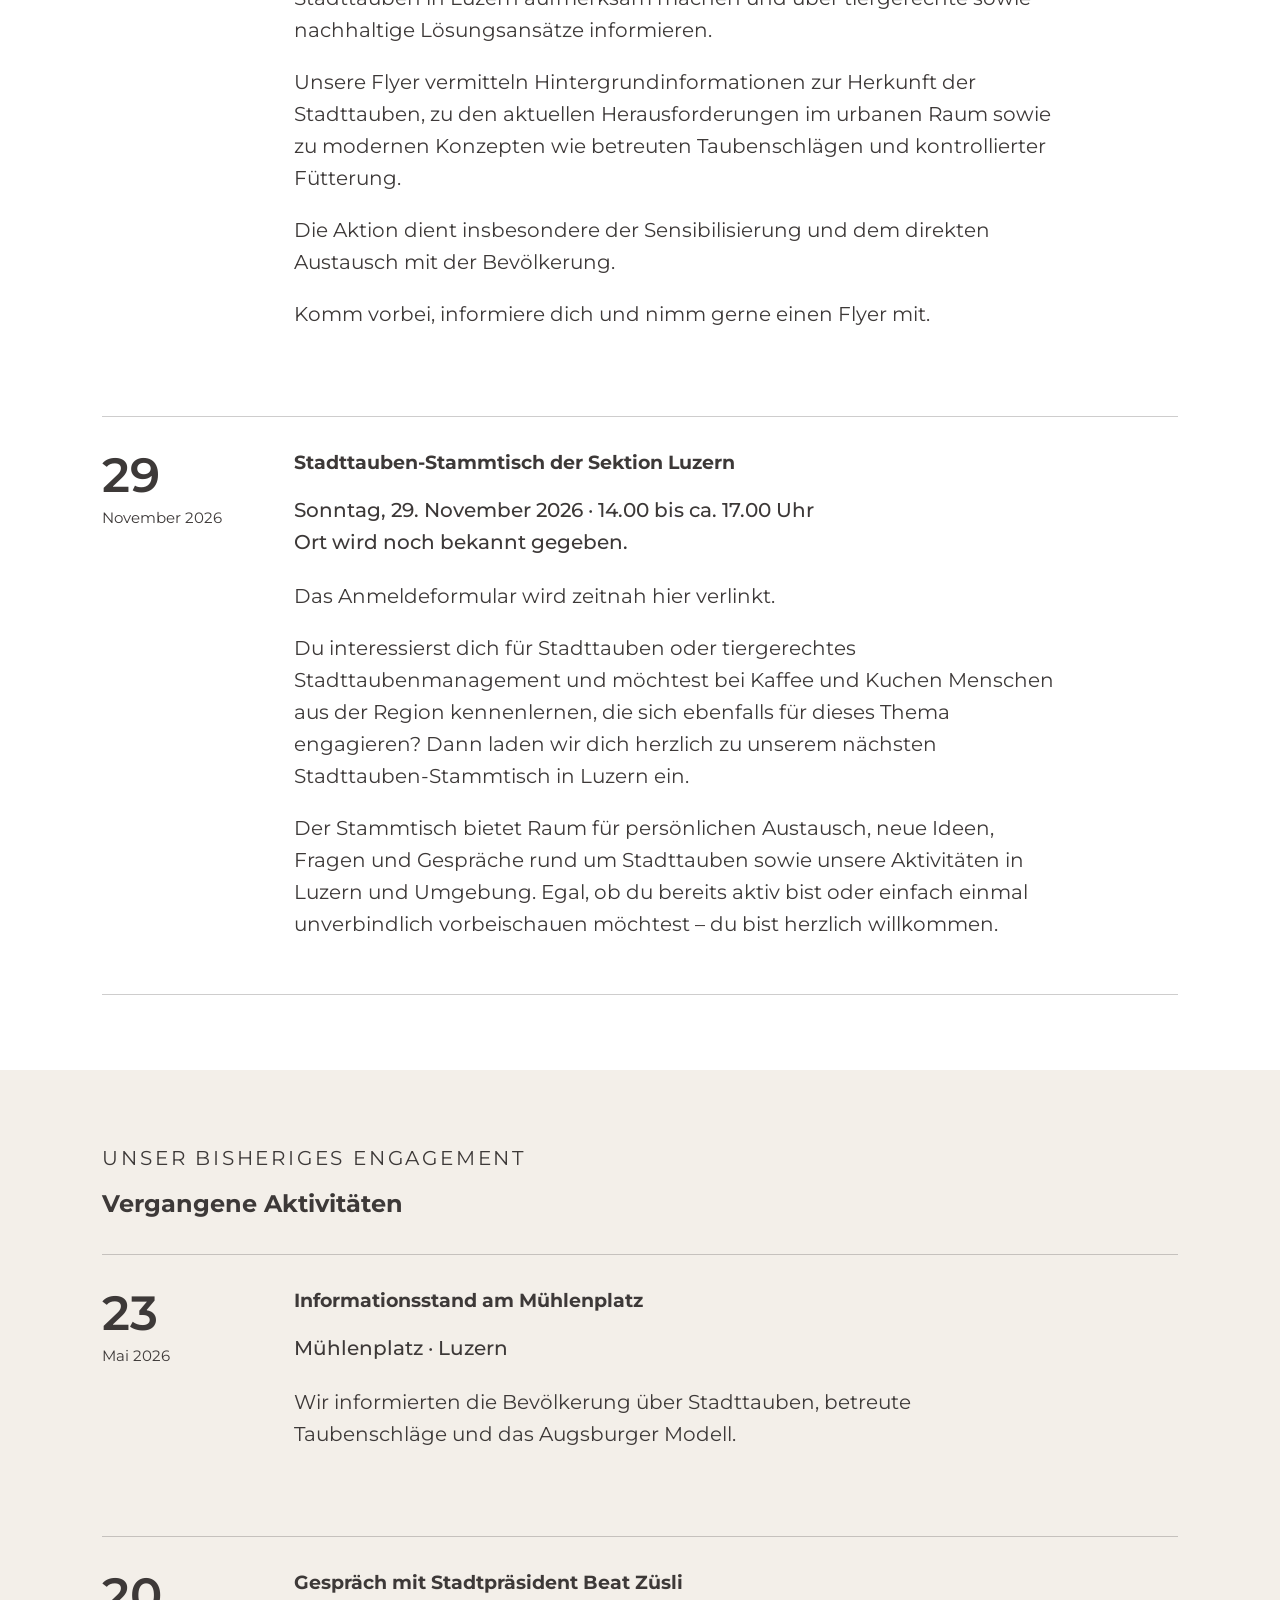
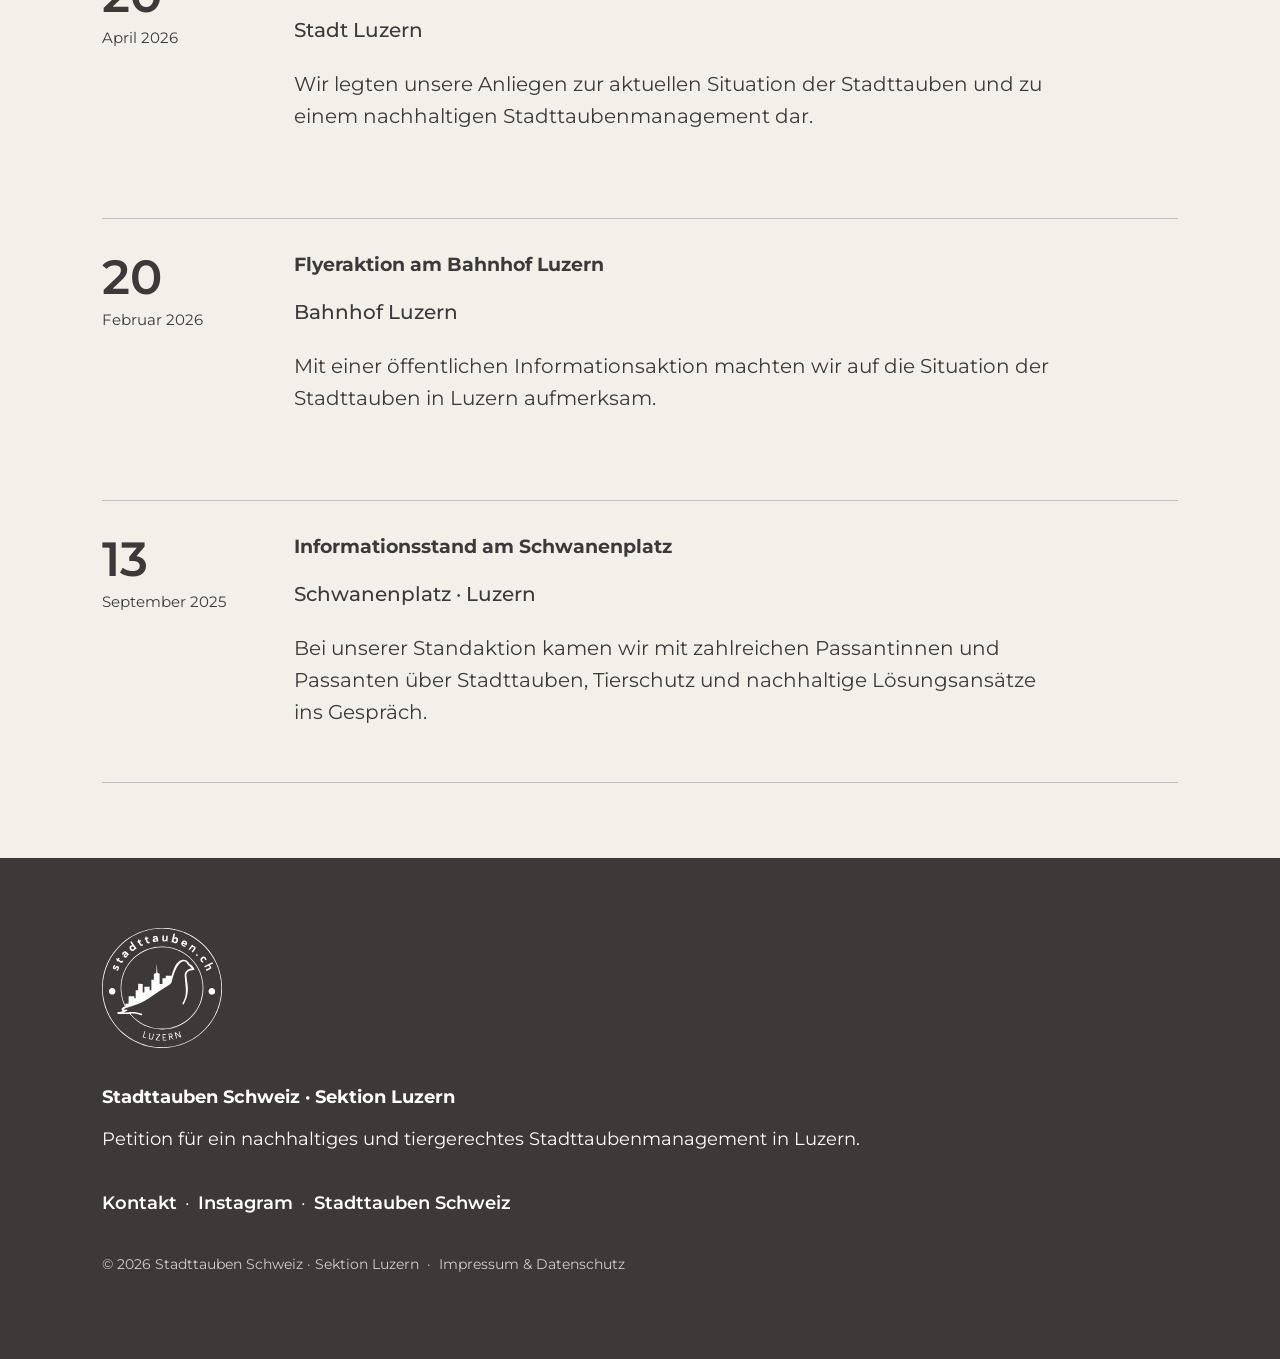
==== commit 4b7741dc: "Update quotes, agenda, media and knowledge sections" ====
--- a/agenda.html
+++ b/agenda.html
@@ -7,7 +7,7 @@
 
   <title>Agenda | Stadttauben Luzern</title>
 
-<link rel="stylesheet" href="style-clean.css">
+  <link rel="stylesheet" href="style-clean.css">
   <link rel="preconnect" href="https://fonts.googleapis.com">
   <link rel="preconnect" href="https://fonts.gstatic.com" crossorigin>
   <link href="https://fonts.googleapis.com/css2?family=Montserrat:wght@400;500;600;700&display=swap" rel="stylesheet">
@@ -15,7 +15,7 @@
 
 <body>
 
-    <nav class="subpage-scroll-nav" aria-label="Seitennavigation">
+  <nav class="subpage-scroll-nav" aria-label="Seitennavigation">
     <a href="#agenda-start" aria-label="Zum Seitenanfang"></a>
     <a href="#kommende-termine" aria-label="Zu den kommenden Terminen"></a>
     <a href="#vergangene-aktivitaeten" aria-label="Zu den vergangenen Aktivitäten"></a>
@@ -27,246 +27,286 @@
       <img src="Luzern_Sektionslogo.svg" alt="Stadttauben Schweiz – Sektion Luzern">
     </a>
 
-<nav class="subpage-nav">
-    <a href="index.html">Petition</a>
-    <a href="wissen.html">Wissen</a>
-    <a href="agenda.html" class="is-active" aria-current="page">Agenda</a>
-    <a href="medien.html">Medien</a>
-    <a href="index.html#ueber-uns">Über uns</a>
-</nav>
+    <nav class="subpage-nav">
+      <a href="index.html">Petition</a>
+      <a href="wissen.html">Wissen</a>
+      <a href="agenda.html" class="is-active" aria-current="page">Agenda</a>
+      <a href="medien.html">Medien</a>
+      <a href="index.html#ueber-uns">Über uns</a>
+    </nav>
 
   </header>
 
- <main>
-
-  <section id="agenda-start" class="agenda-hero">
-    <div class="agenda-inner">
-      <p class="section-label">AGENDA</p>
-
-      <h1>Unsere Aktivitäten</h1>
-
-      <p class="agenda-intro">
-        Hier informieren wir über kommende Veranstaltungen, Standaktionen,
-        Gespräche, Medienauftritte und weitere Aktivitäten für ein nachhaltiges
-        und tiergerechtes Stadttaubenmanagement in Luzern.
-      </p>
-    </div>
-  </section>
-
-
-  <section id="kommende-termine" class="agenda-section agenda-upcoming">
-    <div class="agenda-inner">
-      <p class="section-label">DEMNÄCHST</p>
-
-      <h2>Kommende Termine</h2>
-
-      <div class="agenda-list">
-
-        <article class="agenda-item">
-  <div class="agenda-date">
-    <span class="agenda-day">18</span>
-    <span class="agenda-month">September 2026</span>
-  </div>
-
-  <div class="agenda-content">
-
-    <h3>Flyeraktion am Bahnhof Luzern</h3>
-
-    <p class="agenda-meta">
-      Freitag, 18. September 2026 · 16.00 bis 18.30 Uhr<br>
-      Bahnhof Luzern
-    </p>
-
-    <p>
-      Wir möchten Passantinnen und Passanten auf die Situation der
-      Stadttauben in Luzern aufmerksam machen und über tiergerechte sowie
-      nachhaltige Lösungsansätze informieren.
-    </p>
-
-    <p>
-      Unsere Flyer vermitteln Hintergrundinformationen zur Herkunft der
-      Stadttauben, zu den aktuellen Herausforderungen im urbanen Raum sowie
-      zu modernen Konzepten wie betreuten Taubenschlägen und kontrollierter
-      Fütterung.
-    </p>
-
-    <p>
-      Die Aktion dient insbesondere der Sensibilisierung und dem direkten
-      Austausch mit der Bevölkerung.
-    </p>
-
-    <p>
-      Komm vorbei, informiere dich und nimm gerne einen Flyer mit.
-    </p>
-  </div>
-</article>
-
-
-<article class="agenda-item">
-  <div class="agenda-date">
-    <span class="agenda-day">29</span>
-    <span class="agenda-month">November 2026</span>
-  </div>
-
-  <div class="agenda-content">
-
-    <h3>Stadttauben-Stammtisch der Sektion Luzern</h3>
-
-    <p class="agenda-meta">
-      Sonntag, 29. November 2026 · 14.00 bis ca. 17.00 Uhr<br>
-      Ort wird noch bekannt gegeben.
-    </p>
-
-    <p>
-      Das Anmeldeformular wird zeitnah hier verlinkt.
-    </p>
-
-    <p>
-      Du interessierst dich für Stadttauben oder tiergerechtes
-      Stadttaubenmanagement und möchtest bei Kaffee und Kuchen Menschen aus
-      der Region kennenlernen, die sich ebenfalls für dieses Thema
-      engagieren? Dann laden wir dich herzlich zu unserem nächsten
-      Stadttauben-Stammtisch in Luzern ein.
-    </p>
-
-    <p>
-      Der Stammtisch bietet Raum für persönlichen Austausch, neue Ideen,
-      Fragen und Gespräche rund um Stadttauben sowie unsere Aktivitäten in
-      Luzern und Umgebung. Egal, ob du bereits aktiv bist oder einfach
-      einmal unverbindlich vorbeischauen möchtest – du bist herzlich
-      willkommen.
-    </p>
-
-  </div>
-
-</article>
-
+  <main>
+
+    <section id="agenda-start" class="agenda-hero">
+      <div class="agenda-inner">
+        <p class="section-label">AGENDA</p>
+
+        <h1>Unsere Aktivitäten</h1>
+
+        <p class="agenda-intro">
+          Hier informieren wir über kommende Veranstaltungen, Standaktionen,
+          Gespräche, Medienauftritte und weitere Aktivitäten für ein nachhaltiges
+          und tiergerechtes Stadttaubenmanagement in Luzern.
+        </p>
       </div>
-
-    </div>
-  </section>
-
-
-  <section id="vergangene-aktivitaeten" class="agenda-section agenda-past">
-    <div class="agenda-inner">
-      <p class="section-label">UNSER BISHERIGES ENGAGEMENT</p>
-
-      <h2>Vergangene Aktivitäten</h2>
-
-      <div class="agenda-list">
-
-
-        <article class="agenda-item">
-          <div class="agenda-date">
-            <span class="agenda-day">23</span>
-            <span class="agenda-month">Mai 2026</span>
-          </div>
-
-          <div class="agenda-content">
-
-            <h3>Informationsstand am Mühlenplatz</h3>
-
-            <p class="agenda-meta">Mühlenplatz · Luzern</p>
-
-            <p>
-              Wir informierten die Bevölkerung über Stadttauben, betreute
-              Taubenschläge und das Augsburger Modell.
-            </p>
-          </div>
-        </article>
-
-
-        <article class="agenda-item">
-          <div class="agenda-date">
-            <span class="agenda-day">20</span>
-            <span class="agenda-month">April 2026</span>
-          </div>
-
-          <div class="agenda-content">
-
-            <h3>Gespräch mit Stadtpräsident Beat Züsli</h3>
-
-            <p class="agenda-meta">Stadt Luzern</p>
-
-            <p>
-              Wir legten unsere Anliegen zur aktuellen Situation der
-              Stadttauben und zu einem nachhaltigen Stadttaubenmanagement dar.
-            </p>
-          </div>
-        </article>
-
-
-        <article class="agenda-item">
-          <div class="agenda-date">
-            <span class="agenda-day">20</span>
-            <span class="agenda-month">Februar 2026</span>
-          </div>
-
-          <div class="agenda-content">
-
-            <h3>Flyeraktion am Bahnhof Luzern</h3>
-
-            <p class="agenda-meta">Bahnhof Luzern</p>
-
-            <p>
-              Mit einer öffentlichen Informationsaktion machten wir auf die
-              Situation der Stadttauben in Luzern aufmerksam.
-            </p>
-          </div>
-        </article>
-
-
-        <article class="agenda-item">
-          <div class="agenda-date">
-            <span class="agenda-day">13</span>
-            <span class="agenda-month">September 2025</span>
-          </div>
-
-          <div class="agenda-content">
-
-            <h3>Informationsstand am Schwanenplatz</h3>
-
-            <p class="agenda-meta">Schwanenplatz · Luzern</p>
-
-            <p>
-              Bei unserer Standaktion kamen wir mit zahlreichen Passantinnen
-              und Passanten über Stadttauben, Tierschutz und nachhaltige
-              Lösungsansätze ins Gespräch.
-            </p>
-          </div>
-        </article>
+    </section>
+
+
+    <section id="kommende-termine" class="agenda-section agenda-upcoming">
+      <div class="agenda-inner">
+        <p class="section-label">DEMNÄCHST</p>
+
+        <h2>Kommende Termine</h2>
+
+        <div class="agenda-list">
+
+          <article class="agenda-item">
+            <div class="agenda-date">
+              <span class="agenda-day">22</span>
+              <span class="agenda-month">August 2026</span>
+            </div>
+
+            <div class="agenda-content">
+
+              <h3>Standaktion am Schwanenplatz</h3>
+
+              <p class="agenda-meta">
+                Samstag, 22. August 2026 · 10.00 bis 17.00 Uhr<br>
+                Schwanenplatz · Luzern
+              </p>
+
+              <p>
+                Wir werden mit einem Informationsstand in der Luzerner Innenstadt
+                präsent sein.
+              </p>
+
+              <p>
+                Mit unserer Standaktion möchten wir über Stadttauben aufklären, mit
+                verbreiteten Missverständnissen aufräumen und mit interessierten
+                Menschen ins Gespräch kommen. Im Mittelpunkt stehen Fragen rund um ein
+                tiergerechtes und nachhaltiges Stadttaubenmanagement, betreute
+                Taubenschläge sowie das Zusammenleben von Mensch und Stadttaube im
+                urbanen Raum.
+              </p>
+
+              <p>
+                Besucherinnen und Besucher haben die Möglichkeit, Fragen zu stellen,
+                sich über unsere Arbeit zu informieren und mehr über moderne
+                Lösungsansätze im Umgang mit Stadttauben zu erfahren.
+              </p>
+
+              <p>
+                Wir freuen uns auf spannende Gespräche und den persönlichen Austausch.
+              </p>
+
+            </div>
+          </article>
+
+          <article class="agenda-item">
+            <div class="agenda-date">
+              <span class="agenda-day">18</span>
+              <span class="agenda-month">September 2026</span>
+            </div>
+
+            <div class="agenda-content">
+
+              <h3>Flyeraktion am Bahnhof Luzern</h3>
+
+              <p class="agenda-meta">
+                Freitag, 18. September 2026 · 15.30 bis 18.30 Uhr<br>
+                Bahnhof Luzern
+              </p>
+
+              <p>
+                Wir möchten Passantinnen und Passanten auf die Situation der
+                Stadttauben in Luzern aufmerksam machen und über tiergerechte sowie
+                nachhaltige Lösungsansätze informieren.
+              </p>
+
+              <p>
+                Unsere Flyer vermitteln Hintergrundinformationen zur Herkunft der
+                Stadttauben, zu den aktuellen Herausforderungen im urbanen Raum sowie
+                zu modernen Konzepten wie betreuten Taubenschlägen und kontrollierter
+                Fütterung.
+              </p>
+
+              <p>
+                Die Aktion dient insbesondere der Sensibilisierung und dem direkten
+                Austausch mit der Bevölkerung.
+              </p>
+
+              <p>
+                Komm vorbei, informiere dich und nimm gerne einen Flyer mit.
+              </p>
+            </div>
+          </article>
+
+
+          <article class="agenda-item">
+            <div class="agenda-date">
+              <span class="agenda-day">29</span>
+              <span class="agenda-month">November 2026</span>
+            </div>
+
+            <div class="agenda-content">
+
+              <h3>Stadttauben-Stammtisch der Sektion Luzern</h3>
+
+              <p class="agenda-meta">
+                Sonntag, 29. November 2026 · 14.00 bis ca. 17.00 Uhr<br>
+                Ort wird noch bekannt gegeben.
+              </p>
+
+              <p>
+                Das Anmeldeformular wird zeitnah hier verlinkt.
+              </p>
+
+              <p>
+                Du interessierst dich für Stadttauben oder tiergerechtes
+                Stadttaubenmanagement und möchtest bei Kaffee und Kuchen Menschen aus
+                der Region kennenlernen, die sich ebenfalls für dieses Thema
+                engagieren? Dann laden wir dich herzlich zu unserem nächsten
+                Stadttauben-Stammtisch in Luzern ein.
+              </p>
+
+              <p>
+                Der Stammtisch bietet Raum für persönlichen Austausch, neue Ideen,
+                Fragen und Gespräche rund um Stadttauben sowie unsere Aktivitäten in
+                Luzern und Umgebung. Egal, ob du bereits aktiv bist oder einfach
+                einmal unverbindlich vorbeischauen möchtest – du bist herzlich
+                willkommen.
+              </p>
+
+            </div>
+
+          </article>
+
+        </div>
 
       </div>
-    </div>
-  </section>
-
-</main>
-
-<footer>
-<img src="Luzern_Sektionslogo.svg" alt="Stadttauben Luzern" class="footer-logo">
+    </section>
+
+
+    <section id="vergangene-aktivitaeten" class="agenda-section agenda-past">
+      <div class="agenda-inner">
+        <p class="section-label">UNSER BISHERIGES ENGAGEMENT</p>
+
+        <h2>Vergangene Aktivitäten</h2>
+
+        <div class="agenda-list">
+
+
+          <article class="agenda-item">
+            <div class="agenda-date">
+              <span class="agenda-day">23</span>
+              <span class="agenda-month">Mai 2026</span>
+            </div>
+
+            <div class="agenda-content">
+
+              <h3>Informationsstand am Mühlenplatz</h3>
+
+              <p class="agenda-meta">Mühlenplatz · Luzern</p>
+
+              <p>
+                Wir informierten die Bevölkerung über Stadttauben, betreute
+                Taubenschläge und das Augsburger Modell.
+              </p>
+            </div>
+          </article>
+
+
+          <article class="agenda-item">
+            <div class="agenda-date">
+              <span class="agenda-day">20</span>
+              <span class="agenda-month">April 2026</span>
+            </div>
+
+            <div class="agenda-content">
+
+              <h3>Gespräch mit Stadtpräsident Beat Züsli</h3>
+
+              <p class="agenda-meta">Stadt Luzern</p>
+
+              <p>
+                Wir legten unsere Anliegen zur aktuellen Situation der
+                Stadttauben und zu einem nachhaltigen Stadttaubenmanagement dar.
+              </p>
+            </div>
+          </article>
+
+
+          <article class="agenda-item">
+            <div class="agenda-date">
+              <span class="agenda-day">20</span>
+              <span class="agenda-month">Februar 2026</span>
+            </div>
+
+            <div class="agenda-content">
+
+              <h3>Flyeraktion am Bahnhof Luzern</h3>
+
+              <p class="agenda-meta">Bahnhof Luzern</p>
+
+              <p>
+                Mit einer öffentlichen Informationsaktion machten wir auf die
+                Situation der Stadttauben in Luzern aufmerksam.
+              </p>
+            </div>
+          </article>
+
+
+          <article class="agenda-item">
+            <div class="agenda-date">
+              <span class="agenda-day">13</span>
+              <span class="agenda-month">September 2025</span>
+            </div>
+
+            <div class="agenda-content">
+
+              <h3>Informationsstand am Schwanenplatz</h3>
+
+              <p class="agenda-meta">Schwanenplatz · Luzern</p>
+
+              <p>
+                Bei unserer Standaktion kamen wir mit zahlreichen Passantinnen
+                und Passanten über Stadttauben, Tierschutz und nachhaltige
+                Lösungsansätze ins Gespräch.
+              </p>
+            </div>
+          </article>
+
+        </div>
+      </div>
+    </section>
+
+  </main>
+
+  <footer>
+    <img src="Luzern_Sektionslogo.svg" alt="Stadttauben Luzern" class="footer-logo">
 
     <p><strong>Stadttauben Schweiz · Sektion Luzern</strong></p>
     <p>Petition für ein nachhaltiges und tiergerechtes Stadttaubenmanagement in Luzern.</p>
 
-<p class="footer-links">
-    <a href="mailto:luzern@stadttauben.ch">Kontakt</a>
-    <span>·</span>
-    <a href="https://www.instagram.com/stadttauben_luzern/" target="_blank" rel="noopener noreferrer">Instagram</a>
-    <span>·</span>
-    <a href="https://stadttauben.ch/sektion-luzern/" target="_blank" rel="noopener noreferrer">Stadttauben Schweiz</a>
-</p>
+    <p class="footer-links">
+      <a href="mailto:luzern@stadttauben.ch">Kontakt</a>
+      <span>·</span>
+      <a href="https://www.instagram.com/stadttauben_luzern/" target="_blank" rel="noopener noreferrer">Instagram</a>
+      <span>·</span>
+      <a href="https://stadttauben.ch/sektion-luzern/" target="_blank" rel="noopener noreferrer">Stadttauben Schweiz</a>
+    </p>
 
     <p class="copyright">
-  © 2026 Stadttauben Schweiz · Sektion Luzern
-  <span>·</span>
-<a href="impressum.html"
-   target="_blank"
-   rel="noopener">
-  Impressum &amp; Datenschutz
-</a>
-</p>
-    
-</footer>
+      © 2026 Stadttauben Schweiz · Sektion Luzern
+      <span>·</span>
+      <a href="impressum.html" target="_blank" rel="noopener">
+        Impressum &amp; Datenschutz
+      </a>
+    </p>
+
+  </footer>
 
 </body>
 
--- a/style-clean.css
+++ b/style-clean.css
@@ -235,6 +235,8 @@
     background: rgba(249, 246, 235, 0.08);
     border-color: #F9F6EB;
 }
+
+
 
 /* ========================================
    FOOTER
@@ -425,15 +427,6 @@
     text-decoration: none;
 }
 
-.wissen-thema:nth-child(5) {
-    grid-column: 2 / span 3;
-}
-
-.wissen-thema:nth-child(6),
-.wissen-thema:nth-child(7) {
-    grid-column: span 3;
-}
-
 .wissen-thema span {
     font-size: 0.9rem;
 }
@@ -557,6 +550,104 @@
     line-height: 1.6;
 }
 
+.faq-more {
+  margin-top: 1.25rem;
+  margin-bottom: 0;
+}
+
+.faq-link {
+  display: inline-flex;
+  align-items: center;
+  padding: 0.65rem 1rem;
+  border: 1px solid currentColor;
+  border-radius: 999px;
+  font-size: 0.95rem;
+  font-weight: 600;
+  line-height: 1.2;
+  text-decoration: none;
+  transition:
+    background-color 0.2s ease,
+    color 0.2s ease,
+    border-color 0.2s ease;
+}
+
+.faq-link:hover,
+.faq-link:focus-visible {
+  background-color: #3d3938;
+  color: #fff;
+  border-color: #3d3938;
+}
+
+/* Aufklappbare Stimmen-Sektion */
+
+.voices-section--compact {
+    min-height: auto;
+    padding-top: 0;
+    padding-bottom: 0;
+    background: #F8E8EE;
+}
+
+.voices-accordion {
+    width: 100%;
+    max-width: var(--wide-content-width);
+    margin: 0;
+}
+
+.voices-accordion summary {
+    position: relative;
+    display: flex;
+    align-items: center;
+    min-height: 220px;
+    padding: 58px 90px 58px 0;
+    cursor: pointer;
+    list-style: none;
+}
+
+.voices-accordion summary::-webkit-details-marker {
+    display: none;
+}
+
+.voices-summary-text {
+    display: block;
+}
+
+.voices-summary-title {
+    display: block;
+    width: 100%;
+    max-width: min(1100px, 78vw);
+    color: #43366B;
+    font-size: clamp(48px, 5vw, 78px);
+    font-weight: 700;
+    line-height: 0.95;
+    letter-spacing: -0.04em;
+    text-wrap: balance;
+}
+
+.voices-accordion summary::after {
+    content: "+";
+    position: absolute;
+    right: 8px;
+    top: 50%;
+    color: #43366B;
+    font-size: 56px;
+    font-weight: 300;
+    line-height: 1;
+    transform: translateY(-50%);
+}
+
+.voices-accordion[open] summary::after {
+    content: "−";
+}
+
+.voices-accordion summary:focus-visible {
+    outline: 3px solid #43366B;
+    outline-offset: 8px;
+}
+
+.voices-accordion-content {
+    padding: 0 0 70px;
+}
+
 /* Stimmenkarten */
 
 .voices-grid {
@@ -827,16 +918,6 @@
     background: #F8E8EE;
 }
 
-.voices-inner {
-    width: 100%;
-    max-width: var(--wide-content-width);
-    margin: 0;
-}
-
-.voices-section h2 {
-    color: #43366B;
-    margin-bottom: 80px;
-}
 
 /* Wer wir sind */
 
@@ -949,6 +1030,36 @@
 .supporter-logo--elemental img {
     width: 220px;
     max-width: 220px;
+    max-height: 125px;
+}
+
+.supporter-logo--netap img {
+  width: 100%;
+  max-width: 230px;
+}
+
+/* Club der Rattenfreunde */
+
+.supporter-logo--rattenclub img {
+  width: 300px;
+  max-width: 100%;
+  max-height: 110px;
+  object-fit: contain;
+}
+
+/* AKUT – Arbeitskreis Kirche und Tiere */
+
+.supporter-logo--akut img {
+    width: 260px;
+    max-width: 260px;
+    max-height: 120px;
+}
+
+/* JUSO Luzern */
+
+.supporter-logo--juso-luzern img {
+    width: 250px;
+    max-width: 250px;
     max-height: 125px;
 }
 
@@ -1563,17 +1674,35 @@
 }
 
 .wissen-quelle-link {
-    display: inline-block;
+    display: inline-flex;
+    align-items: center;
+    justify-content: center;
+    box-sizing: border-box;
+
+    width: fit-content;
     margin-top: 32px;
+    padding: 10px 18px;
+
+    background: #3D3938;
+    color: #FFFFFF;
+    border-radius: 999px;
+
+    font-family: "Montserrat", Arial, Helvetica, sans-serif;
+    font-size: 18px;
     font-weight: 600;
+    line-height: 1.2;
+
     text-decoration: none;
-    color: #F3F0EB;
-    transition: color 0.2s ease;
-
+
+    transition:
+        background-color 0.2s ease,
+        color 0.2s ease,
+        transform 0.2s ease;
 }
 
 .wissen-quelle-link:hover {
     background: #FFFFFF;
+    color: #3D3938;
     transform: translateY(-2px);
 }
 
@@ -1584,6 +1713,10 @@
 .wissen-quelle-link:focus-visible {
     outline: 2px solid currentColor;
     outline-offset: 4px;
+}
+
+.wissen-text .wissen-quelle-link {
+    margin-top: 0;
 }
 
 /* Städtebeispiele */
@@ -2043,10 +2176,10 @@
     }
 
     .agenda-inner {
-    width: calc(100% - 32px);
-    margin-left: 16px;
-    margin-right: 16px;
-}
+    width: auto;
+    margin-left: 6%;
+    margin-right: 6%;
+    }
 
     .agenda-item {
         grid-template-columns: 1fr;
@@ -2501,6 +2634,22 @@
     max-width: 80vw;
 }
 
+@media (max-width: 700px) {
+    .supporter-logo--akut img {
+        width: 220px;
+        max-width: 100%;
+        max-height: 100px;
+    }
+}
+
+@media (max-width: 600px) {
+    .supporter-logo--juso-luzern img {
+        width: 220px;
+        max-width: 100%;
+        height: auto;
+    }
+}
+
 .supporter-logo--tierwelt img {
     width: 230px;
     max-width: 78vw;
@@ -2511,6 +2660,13 @@
     width: 200px;
     max-width: 72vw;
     height: auto;
+}
+
+@media (max-width: 700px) {
+  .supporter-logo--rattenclub img {
+    width: 240px;
+    max-height: 90px;
+  }
 }
 
 /* Life Farm Forever */
@@ -2609,9 +2765,37 @@
 
 @media (max-width: 768px) {
 
-    .voices-section h2 {
+    .voices-section--compact {
+        padding-right: 24px;
+        padding-left: 24px;
+    }
+
+    .voices-accordion summary {
+        min-height: 190px;
+        padding: 48px 58px 48px 0;
+    }
+
+    .voices-summary-title {
+        width: 100%;
         max-width: 100%;
-        margin: 18px 0 55px;
+        font-size: clamp(30px, 8vw, 38px);
+        line-height: 1.08;
+        letter-spacing: -0.02em;
+        white-space: normal;
+        text-wrap: wrap;
+        -webkit-hyphens: auto;
+        hyphens: auto;
+        overflow-wrap: anywhere;
+        word-break: break-word;
+    }
+
+    .voices-accordion summary::after {
+        right: 0;
+        font-size: 46px;
+    }
+
+    .voices-accordion-content {
+        padding-bottom: 55px;
     }
 
     .voices-grid {
@@ -2652,7 +2836,7 @@
 @media (max-width: 768px) {
 
     .wissen-hero {
-        padding: 80px 6% 30px;
+        padding: 60px 6% 30px;
     }
 
     .wissen-intro,
@@ -2712,6 +2896,13 @@
     }
 }
 
+@media (max-width: 600px) {
+  .wissen-quelle-link {
+    padding: 0.9rem 1.5rem;
+    font-size: 1rem;
+  }
+}
+
 /* Mobile Unterseiten-Navigation */
 
 @media (max-width: 768px) {
@@ -2757,7 +2948,7 @@
 @media (max-width: 768px) {
 
     .legal-section {
-        padding: 70px 6%;
+        padding: 60px 6%;
     }
 
     .legal-section h1 {
